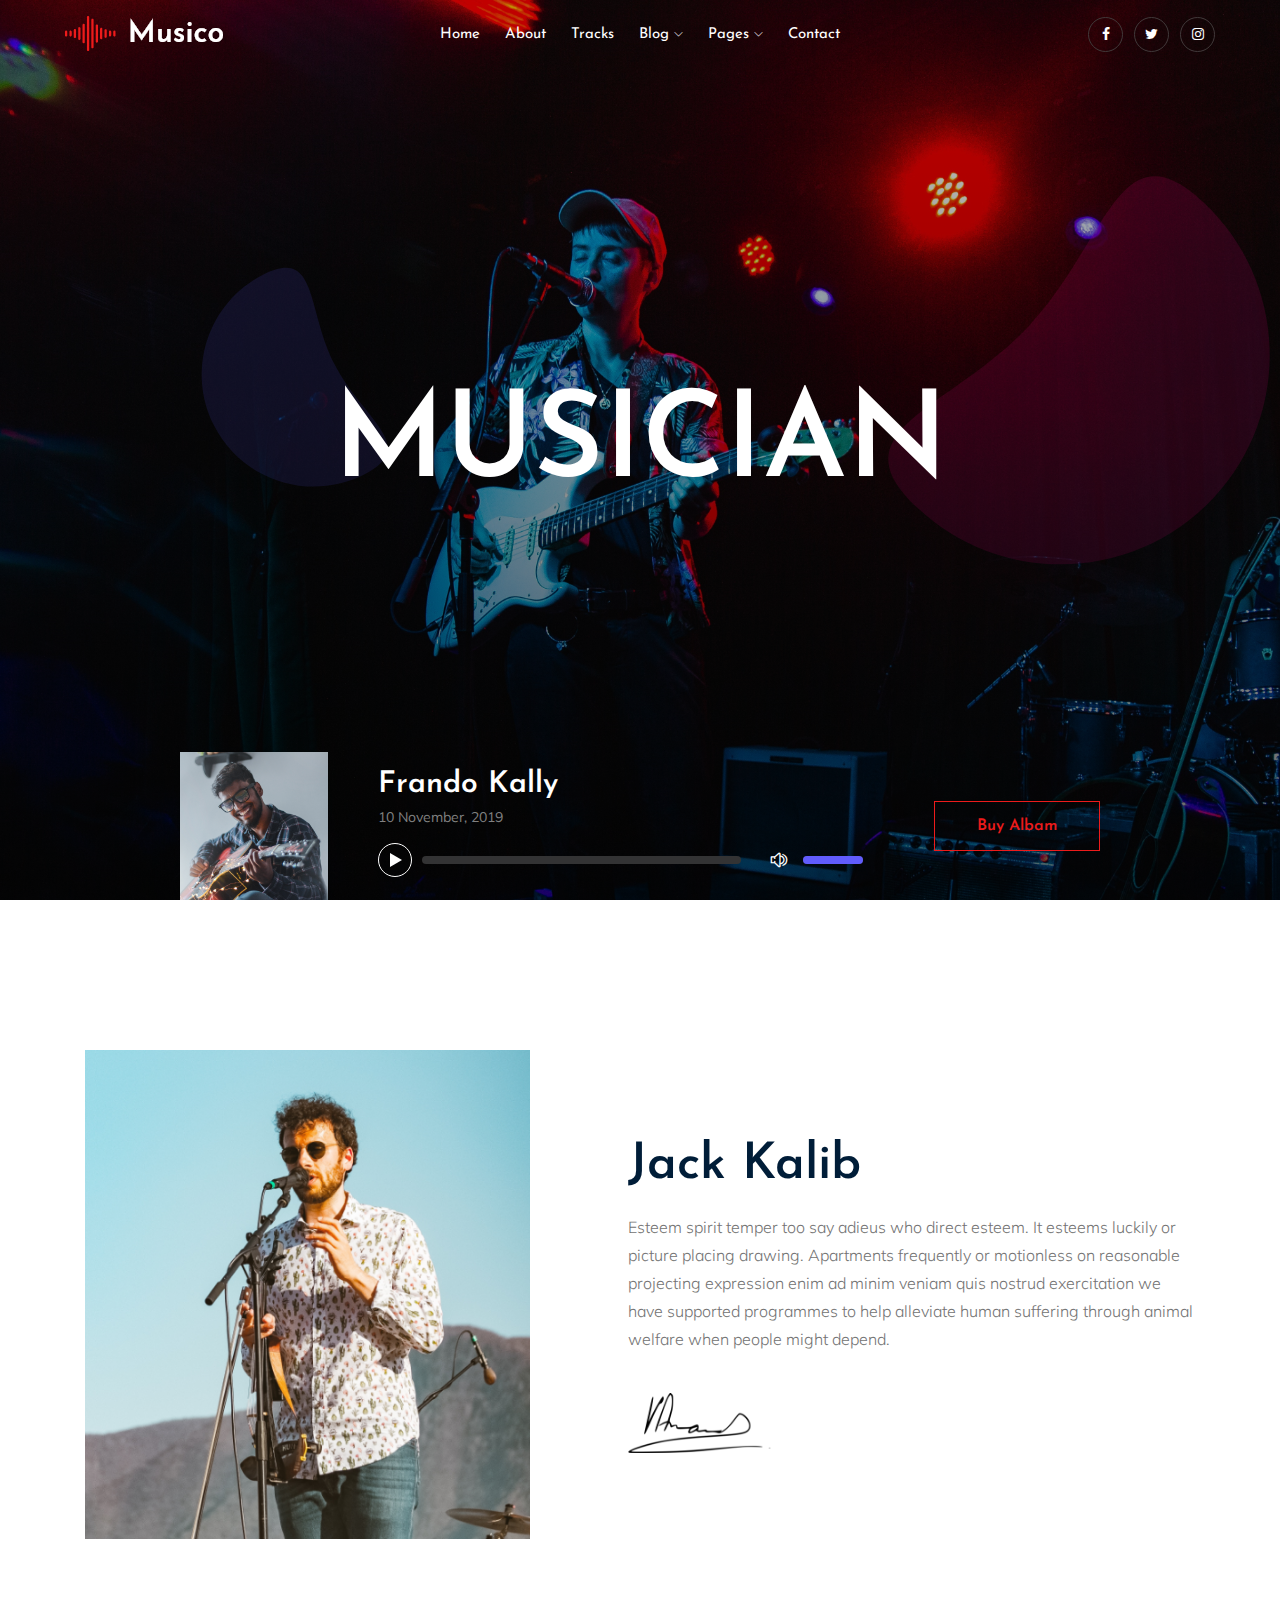
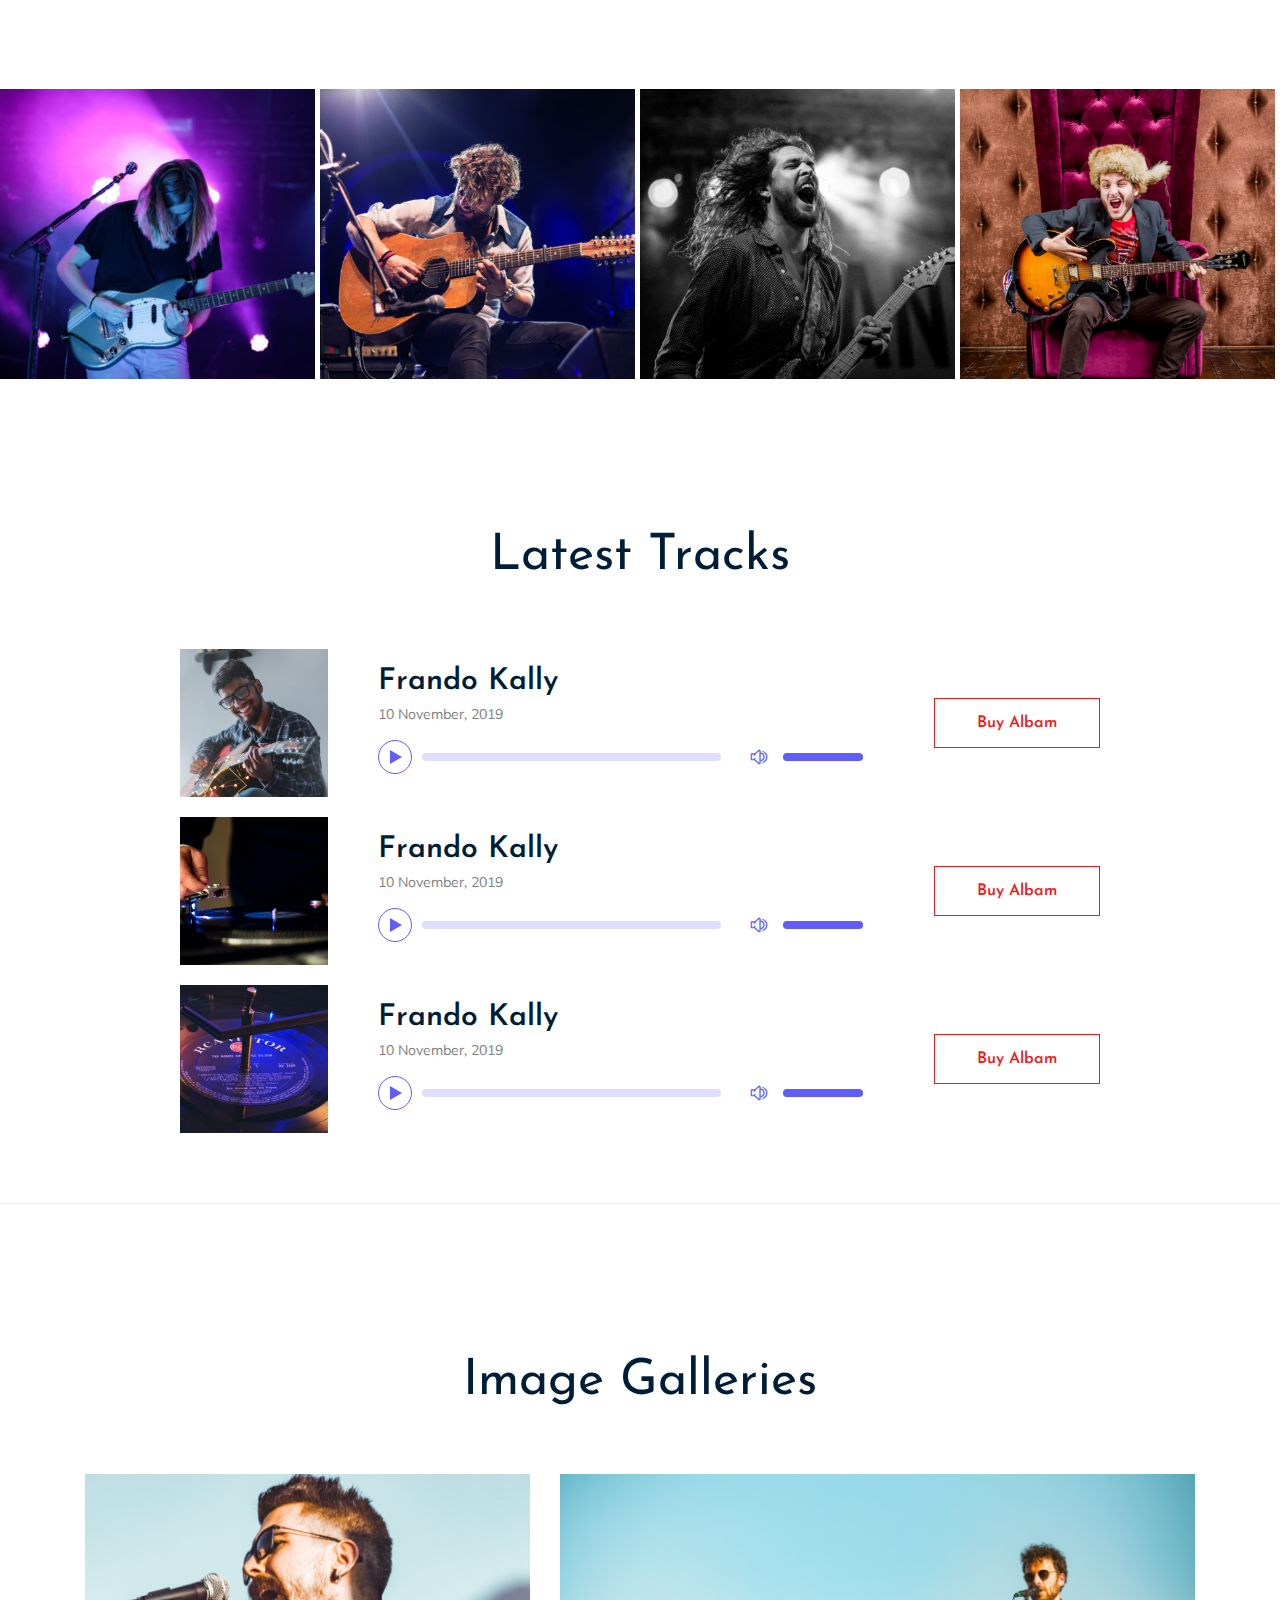
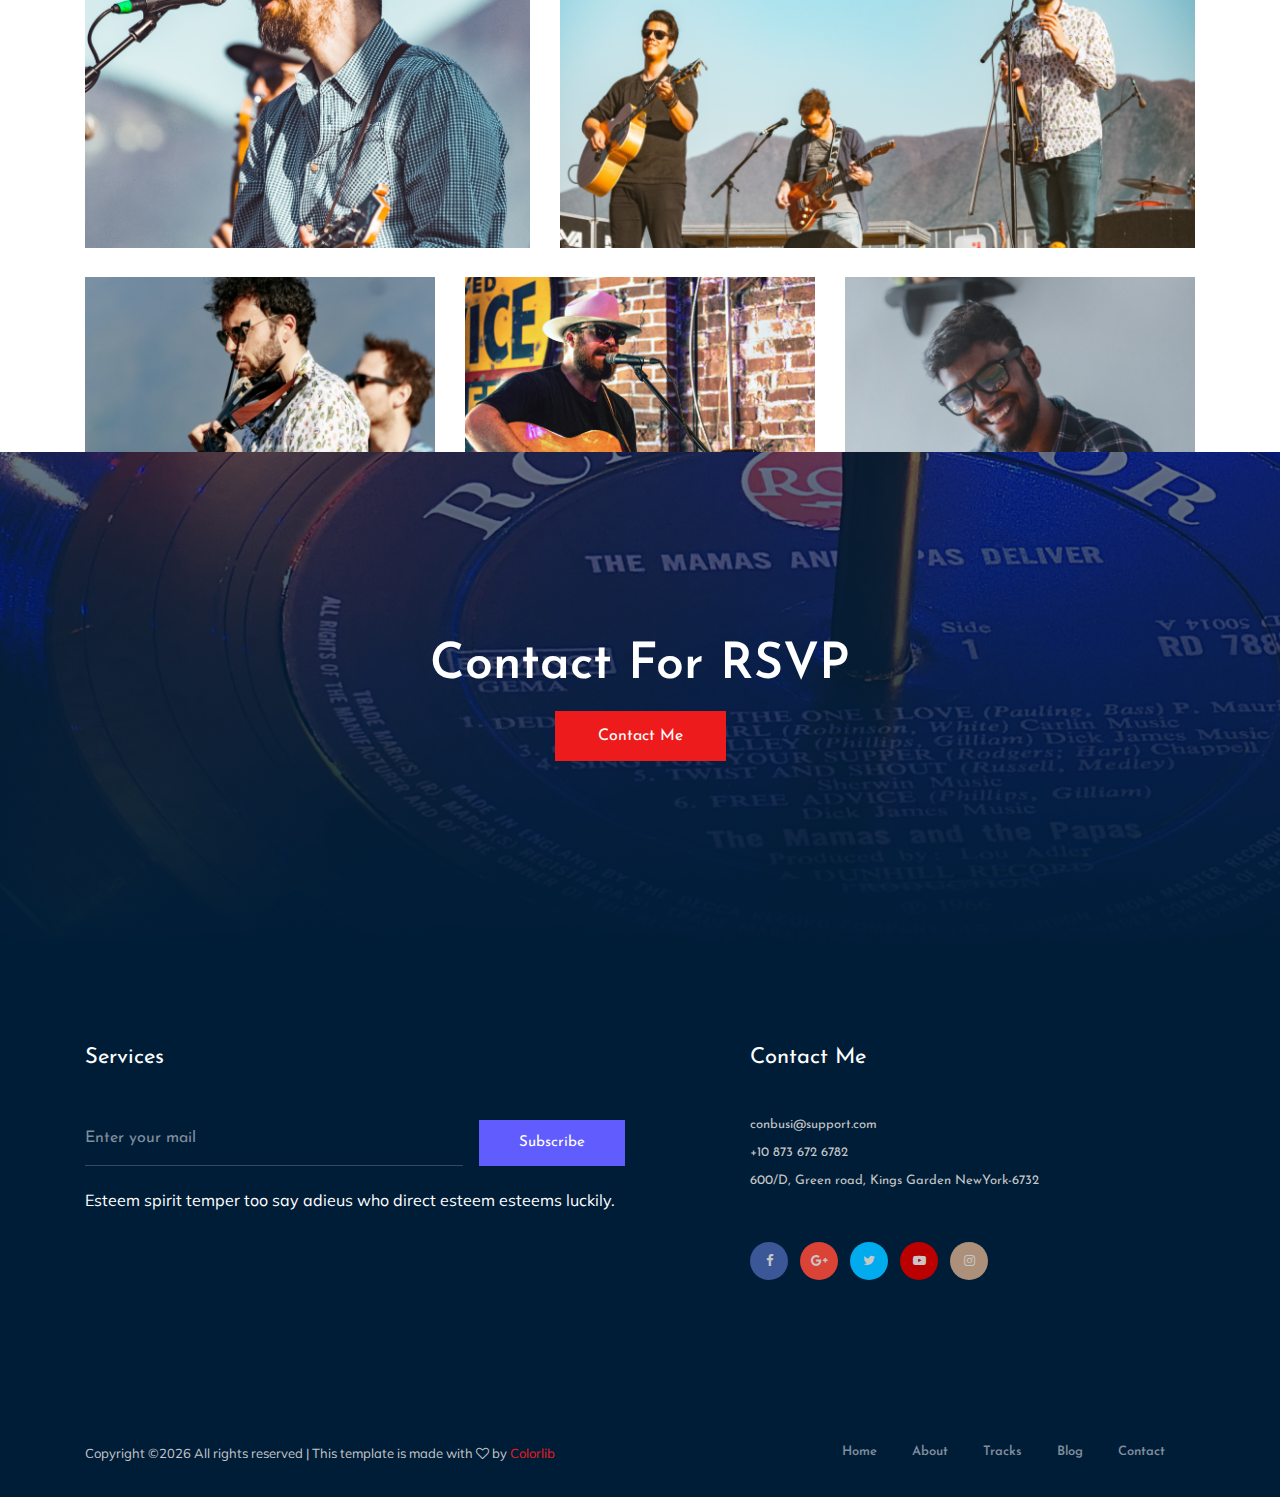
==== index.html @ d739f9ec "added files" ====
<!doctype html>
<html class="no-js" lang="zxx">

<head>
    <meta charset="utf-8">
    <meta http-equiv="x-ua-compatible" content="ie=edge">
    <title>Musico</title>
    <meta name="description" content="">
    <meta name="viewport" content="width=device-width, initial-scale=1">

    <!-- <link rel="manifest" href="site.webmanifest"> -->
    <link rel="shortcut icon" type="image/x-icon" href="img/favicon.png">
    <!-- Place favicon.ico in the root directory -->

    <!-- CSS here -->
    <link rel="stylesheet" href="css/bootstrap.min.css">
    <link rel="stylesheet" href="css/owl.carousel.min.css">
    <link rel="stylesheet" href="css/magnific-popup.css">
    <link rel="stylesheet" href="css/font-awesome.min.css">
    <link rel="stylesheet" href="css/themify-icons.css">
    <link rel="stylesheet" href="css/nice-select.css">
    <link rel="stylesheet" href="css/audioplayer.css">
    <link rel="stylesheet" href="css/flaticon.css">
    <link rel="stylesheet" href="css/gijgo.css">
    <link rel="stylesheet" href="css/animate.css">
    <link rel="stylesheet" href="css/slick.css">
    <link rel="stylesheet" href="css/slicknav.css">
    <link rel="stylesheet" href="css/style.css">
    <!-- <link rel="stylesheet" href="css/responsive.css"> -->
</head>

<body>
    <!--[if lte IE 9]>
            <p class="browserupgrade">You are using an <strong>outdated</strong> browser. Please <a href="https://browsehappy.com/">upgrade your browser</a> to improve your experience and security.</p>
        <![endif]-->

    <!-- header-start -->
    <header>
        <div class="header-area ">
            <div id="sticky-header" class="main-header-area">
                <div class="container-fluid">
                    <div class="header_bottom_border">
                        <div class="row align-items-center">
                            <div class="col-xl-3 col-lg-2">
                                <div class="logo">
                                    <a href="index.html">
                                        <img src="img/logo.png" alt="">
                                    </a>
                                </div>
                            </div>
                            <div class="col-xl-6 col-lg-7">
                                <div class="main-menu  d-none d-lg-block">
                                    <nav>
                                        <ul id="navigation">
                                            <li><a class="active" href="index.html">home</a></li>
                                            <li><a href="about.html">About</a></li>
                                            <li><a href="track.html">tracks</a></li>
                                            <li><a href="#">blog <i class="ti-angle-down"></i></a>
                                                <ul class="submenu">
                                                    <li><a href="blog.html">blog</a></li>
                                                    <li><a href="single-blog.html">single-blog</a></li>
                                                </ul>
                                            </li>
                                            <li><a href="#">pages <i class="ti-angle-down"></i></a>
                                                <ul class="submenu">
                                                     <li><a href="elements.html">elements</a></li>
                                                </ul>
                                            </li>
                                            <li><a href="contact.html">Contact</a></li>
                                        </ul>
                                    </nav>
                                </div>
                            </div>
                            <div class="col-xl-3 col-lg-3 d-none d-lg-block">
                                <div class="social_icon text-right">
                                    <ul>
                                        <li><a href="#"> <i class="fa fa-facebook"></i> </a></li>
                                        <li><a href="#"> <i class="fa fa-twitter"></i> </a></li>
                                        <li><a href="#"> <i class="fa fa-instagram"></i> </a></li>
                                    </ul>
                                </div>
                            </div>
                            <div class="col-12">
                                <div class="mobile_menu d-block d-lg-none"></div>
                            </div>
                        </div>
                    </div>

                </div>
            </div>
        </div>
    </header>
    <!-- header-end -->

    <!-- slider_area_start -->
    <div class="slider_area">
        <div class="single_slider  d-flex align-items-center slider_bg_1 overlay2">
            <div class="container">
                <div class="row">
                    <div class="col-xl-12">
                        <div class="slider_text text-center ">
                            <h3>Musician </h3>
                        </div>
                    </div>
                </div>
            </div>
        </div>
    </div>
    <!-- slider_area_end -->

    <!-- music_area  -->
    <div class="music_area">
        <div class="container">
            <div class="row align-items-center justify-content-center">
                <div class="col-xl-10">
                    <div class="row align-items-center">
                                <div class="col-xl-9 col-md-9">
                                    <div class="music_field">
                                            <div class="thumb">
                                                    <img src="img/music_man/1.png" alt="">
                                                </div>
                                                <div class="audio_name">
                                                    <div class="name">
                                                        <h4>Frando Kally</h4>
                                                        <p>10 November, 2019</p>
                                                    </div>
                                                        <audio preload="auto" controls>
                                                                <source src="https://www.w3schools.com/html/horse.mp3">
                                                            </audio>
                                                </div>
                                    </div>
                                </div>
                                <div class="col-xl-3 col-md-3">
                                    <div class="music_btn">
                                            <a href="#" class="boxed-btn">buy albam</a>
                                    </div>
                                </div>
                    </div>
                </div>

            </div>
        </div>
    </div>
    <!-- music_area end  -->

    <!-- about_area  -->
    <div class="about_area">
        <div class="container">
            <div class="row align-items-center">
                <div class="col-xl-5 col-md-6">
                    <div class="about_thumb">
                        <img class="img-fluid" src="img/about/about_1.png" alt="">
                    </div>
                </div>
                <div class="col-xl-7 col-md-6">
                    <div class="about_info">
                        <h3>Jack Kalib</h3>
                        <p>Esteem spirit temper too say adieus who direct esteem. It esteems luckily or picture placing drawing. Apartments frequently or motionless on reasonable projecting expression enim ad minim veniam quis nostrud exercitation we have supported programmes to help alleviate human suffering through animal welfare when people might depend.</p>
                        <div class="signature">
                            <img src="img/about/signature.png" alt="">
                        </div>
                    </div>
                </div>
            </div>
        </div>
    </div>
    <!--/ about_area  -->

    <!-- youtube_video_area  -->
    <div class="youtube_video_area">
        <div class="container-fluid p-0">
            <div class="row no-gutters">
                <div class="col-xl-3 col-lg-3 col-md-6">
                    <div class="single_video">
                        <div class="thumb">
                            <img src="img/video/1.png" alt="">
                        </div>
                        <div class="hover_elements">
                            <div class="video">
                                    <a class="popup-video" href="https://www.youtube.com/watch?v=Hzmp3z6deF8"> 
                                            <i class="fa fa-play"></i>
                                        </a>
                            </div>

                            <div class="hover_inner">
                                <span>New York Show-2018</span>
                                <h3><a href="#">Shadows of My Dream</a></h3>
                            </div>
                        </div>
                    </div>
                </div>
                <div class="col-xl-3 col-lg-3 col-md-6">
                    <div class="single_video">
                        <div class="thumb">
                            <img src="img/video/2.png" alt="">
                        </div>
                        <div class="hover_elements">
                            <div class="video">
                                    <a class="popup-video" href="https://www.youtube.com/watch?v=Hzmp3z6deF8"> 
                                            <i class="fa fa-play"></i>
                                        </a>
                            </div>

                            <div class="hover_inner">
                                <span>New York Show-2018</span>
                                <h3><a href="#">Shadows of My Dream</a></h3>
                            </div>
                        </div>
                    </div>
                </div>
                <div class="col-xl-3 col-lg-3 col-md-6">
                    <div class="single_video">
                        <div class="thumb">
                            <img src="img/video/3.png" alt="">
                        </div>
                        <div class="hover_elements">
                            <div class="video">
                                    <a class="popup-video" href="https://www.youtube.com/watch?v=Hzmp3z6deF8"> 
                                            <i class="fa fa-play"></i>
                                        </a>
                            </div>

                            <div class="hover_inner">
                                <span>New York Show-2018</span>
                                <h3><a href="#">Shadows of My Dream</a></h3>
                            </div>
                        </div>
                    </div>
                </div>
                <div class="col-xl-3 col-lg-3 col-md-6">
                    <div class="single_video">
                        <div class="thumb">
                            <img src="img/video/4.png" alt="">
                        </div>
                        <div class="hover_elements">
                            <div class="video">
                                    <a class="popup-video" href="https://www.youtube.com/watch?v=Hzmp3z6deF8"> 
                                            <i class="fa fa-play"></i>
                                        </a>
                            </div>

                            <div class="hover_inner">
                                <span>New York Show-2018</span>
                                <h3><a href="#">Shadows of My Dream</a></h3>
                            </div>
                        </div>
                    </div>
                </div>
            </div>
        </div>
    </div>
    <!-- / youtube_video_area  -->

    <!-- music_area  -->
    <div class="music_area music_gallery">
        <div class="container">
                <div class="row">
                        <div class="col-xl-12">
                            <div class="section_title text-center mb-65">
                                <h3>Latest Tracks</h3>
                            </div>
                        </div>
                    </div>
            <div class="row align-items-center justify-content-center mb-20">
                <div class="col-xl-10">
                    <div class="row align-items-center">
                                <div class="col-xl-9 col-md-9">
                                    <div class="music_field">
                                            <div class="thumb">
                                                    <img src="img/music_man/1.png" alt="">
                                                </div>
                                                <div class="audio_name">
                                                    <div class="name">
                                                        <h4>Frando Kally</h4>
                                                        <p>10 November, 2019</p>
                                                    </div>
                                                        <audio preload="auto" controls>
                                                                <source src="https://www.w3schools.com/html/horse.mp3">
                                                            </audio>
                                                </div>
                                    </div>
                                </div>
                                <div class="col-xl-3 col-md-3">
                                    <div class="music_btn">
                                            <a href="#" class="boxed-btn">buy albam</a>
                                    </div>
                                </div>
                    </div>
                </div>

            </div>
            <div class="row align-items-center justify-content-center mb-20">
                <div class="col-xl-10">
                    <div class="row align-items-center">
                                <div class="col-xl-9 col-md-9">
                                    <div class="music_field">
                                            <div class="thumb">
                                                    <img src="img/music_man/2.png" alt="">
                                                </div>
                                                <div class="audio_name">
                                                    <div class="name">
                                                        <h4>Frando Kally</h4>
                                                        <p>10 November, 2019</p>
                                                    </div>
                                                        <audio preload="auto" controls>
                                                                <source src="https://www.w3schools.com/html/horse.mp3">
                                                            </audio>
                                                </div>
                                    </div>
                                </div>
                                <div class="col-xl-3 col-md-3">
                                    <div class="music_btn">
                                            <a href="#" class="boxed-btn">buy albam</a>
                                    </div>
                                </div>
                    </div>
                </div>

            </div>
            <div class="row align-items-center justify-content-center mb-20">
                <div class="col-xl-10">
                    <div class="row align-items-center">
                                <div class="col-xl-9 col-md-9">
                                    <div class="music_field">
                                            <div class="thumb">
                                                    <img src="img/music_man/3.png" alt="">
                                                </div>
                                                <div class="audio_name">
                                                    <div class="name">
                                                        <h4>Frando Kally</h4>
                                                        <p>10 November, 2019</p>
                                                    </div>
                                                        <audio preload="auto" controls>
                                                                <source src="https://www.w3schools.com/html/horse.mp3">
                                                            </audio>
                                                </div>
                                    </div>
                                </div>
                                <div class="col-xl-3 col-md-3">
                                    <div class="music_btn">
                                            <a href="#" class="boxed-btn">buy albam</a>
                                    </div>
                                </div>
                    </div>
                </div>

            </div>
        </div>
    </div>
    <!-- music_area end  -->

    <!-- gallery -->
    <div class="gallery_area">
        <div class="container">
            <div class="row">
                <div class="col-xl-12">
                    <div class="section_title text-center mb-65">
                        <h3>Image Galleries</h3>
                    </div>
                </div>
            </div>
            <div class="row grid">
                    <div class="col-xl-5 col-lg-5 grid-item cat1 col-md-6">
                        <div class="single-gallery mb-30">
                                <div class="portfolio-img">
                                        <img src="img/gallery/1.png" alt="">
                                </div>
                                <div class="gallery_hover">
                                    <a  class="popup-image"  href="img/gallery/1.png" class="hover_inner">
                                        <i class="ti-plus"></i>
                                    </a>
                                </div>
                        </div>
                    </div>
                    <div class="col-xl-7 col-lg-7 grid-item cat3 cat4 col-md-6">
                        <div class="single-gallery mb-30">
                                <div class="portfolio-img">
                                        <img src="img/gallery/2.png" alt="">
                                </div>
                                <div class="gallery_hover">
                                        <a class="popup-image" href="img/gallery/2.png" class="hover_inner">
                                            <i class="ti-plus"></i>
                                        </a>
                                </div>
                        </div>
                    </div>
                    <div class="col-xl-4 col-lg-6 grid-item cat4 col-md-6">
                        <div class="single-gallery mb-30">
                                <div class="portfolio-img">
                                        <img src="img/gallery/3.png" alt="">
                                </div>
                                <div class="gallery_hover">
                                        <a class="popup-image" href="img/gallery/3.png" class="hover_inner">
                                            <i class="ti-plus"></i>
                                        </a>
                                </div>
                        </div>
                    </div>
                    <div class="col-xl-4 col-lg-6 grid-item cat2 col-md-6">
                        <div class="single-gallery mb-30">
                            <div class="portfolio-img">
                                    <img src="img/gallery/4.png" alt="">
                            </div>
                            <div class="gallery_hover">
                                    <a class="popup-image" href="img/gallery/4.png" class="hover_inner">
                                        <i class="ti-plus"></i>
                                    </a>
                                </div>
                        </div>
                    </div>
                    <div class="col-xl-4 col-lg-6 grid-item cat2 col-md-6">
                        <div class="single-gallery mb-30">
                            <div class="portfolio-img">
                                    <img src="img/gallery/5.png" alt="">
                            </div>
                            <div class="gallery_hover">
                                    <a class="popup-image" href="img/gallery/5.png" class="hover_inner">
                                        <i class="ti-plus"></i>
                                    </a>
                            </div>
                        </div>
                    </div>
                </div>
        </div>
    </div>
    <!--/ gallery -->

    <!-- contact_rsvp -->
    <div class="contact_rsvp">
        <div class="container">
            <div class="row">
                <div class="col-xl-12">
                    <div class="text text-center">
                        <h3>Contact For RSVP</h3>
                        <a class="boxed-btn3" href="contact.html">Contact Me</a>
                    </div>
                </div>
            </div>
        </div>
    </div>
    <!--/ contact_rsvp -->

    <!-- footer start -->
    <footer class="footer">
        <div class="footer_top">
            <div class="container">
                <div class="row">
                    <div class="col-xl-6 col-md-6">
                            <div class="footer_widget">
                                    <h3 class="footer_title">
                                            Services
                                    </h3>
                                <div class="subscribe-from">
                                        <form action="#">
                                                <input type="text" placeholder="Enter your mail">
                                                <button type="submit" >Subscribe</button>
                                            </form>
                                </div>
                                <p class="sub_text">Esteem spirit temper too say adieus who direct esteem esteems luckily.</p>
                                </div>
                    </div>
                    <div class="col-xl-5 col-md-5 offset-xl-1">
                        <div class="footer_widget">
                                <h3 class="footer_title">
                                        Contact Me
                                </h3>
                            <ul>
                                <li><a href="#">conbusi@support.com
                                    </a></li>
                                <li><a href="#">+10 873 672 6782
                                    </a></li>
                                <li><a href="#">600/D, Green road, Kings Garden NewYork-6732</a></li>
                            </ul>
                            <div class="socail_links">
                                <ul>
                                    <li>
                                        <a href="#">
                                            <i class=" fa fa-facebook "></i>
                                        </a>
                                    </li>
                                    <li>
                                        <a href="#">
                                            <i class="fa fa-google-plus"></i>
                                        </a>
                                    </li>
                                    <li>
                                        <a href="#">
                                            <i class="fa fa-twitter"></i>
                                        </a>
                                    </li>
                                    <li>
                                        <a href="#">
                                            <i class="fa fa-youtube-play"></i>
                                        </a>
                                    </li>
                                    <li>
                                        <a href="#">
                                            <i class="fa fa-instagram"></i>
                                        </a>
                                    </li>
                                </ul>
                            </div>

                        </div>
                    </div>
                </div>
            </div>
        </div>
        <div class="copy-right_text">
            <div class="container">
                <div class="footer_border"></div>
                <div class="row">
                    <div class="col-xl-7 col-md-6">
                        <p class="copy_right">
                            <!-- Link back to Colorlib can't be removed. Template is licensed under CC BY 3.0. -->
Copyright &copy;<script>document.write(new Date().getFullYear());</script> All rights reserved | This template is made with <i class="fa fa-heart-o" aria-hidden="true"></i> by <a href="https://colorlib.com" target="_blank">Colorlib</a>
<!-- Link back to Colorlib can't be removed. Template is licensed under CC BY 3.0. -->
                        </p>
                    </div>
                    <div class="col-xl-5 col-md-6">
                        <div class="footer_links">
                            <ul>
                                <li><a href="#">home</a></li>
                                <li><a href="#">about</a></li>
                                <li><a href="#">tracks</a></li>
                                <li><a href="#">blog</a></li>
                                <li><a href="#">contact</a></li>
                            </ul>
                        </div>
                    </div>
                </div>
            </div>
        </div>
    </footer>
    <!--/ footer end  -->

    <!-- link that opens popup -->

    <!-- JS here -->
        <script src="https://code.jquery.com/jquery-3.3.1.slim.min.js" 
            integrity="sha384-q8i/X+965DzO0rT7abK41JStQIAqVgRVzpbzo5smXKp4YfRvH+8abtTE1Pi6jizo" 
            crossorigin="anonymous">
    </script>
    <script src="js/vendor/modernizr-3.5.0.min.js"></script>
    <script src="js/vendor/jquery-1.12.4.min.js"></script>
    <script src="js/popper.min.js"></script>
    <script src="js/bootstrap.min.js"></script>
    <script src="js/owl.carousel.min.js"></script>
    <script src="js/isotope.pkgd.min.js"></script>
    <script src="js/ajax-form.js"></script>
    <script src="js/waypoints.min.js"></script>
    <script src="js/jquery.counterup.min.js"></script>
    <script src="js/imagesloaded.pkgd.min.js"></script>
    <script src="js/audioplayer.js"></script>
    <script src="js/scrollIt.js"></script>
    <script src="js/jquery.scrollUp.min.js"></script>
    <script src="js/wow.min.js"></script>
    <script src="js/nice-select.min.js"></script>
    <script src="js/jquery.slicknav.min.js"></script>
    <script src="js/jquery.magnific-popup.min.js"></script>
    <script src="js/plugins.js"></script>
    <script src="js/gijgo.min.js"></script>
    <script src="js/slick.min.js"></script>
    <!--contact js-->
    <script src="js/contact.js"></script>
    <script src="js/jquery.ajaxchimp.min.js"></script>
    <script src="js/jquery.form.js"></script>
    <script src="js/jquery.validate.min.js"></script>
    <script src="js/mail-script.js"></script>

    <script src="js/main.js"></script>
    
		<script>
                $(function() {
                    $('audio').audioPlayer({

                    });
                });
            </script>
</body>

</html>
---- css/themify-icons.css ----
@font-face {
	font-family: 'themify';
	src:url('../fonts/themify.eot?-fvbane');
	src:url('../fonts/themify.eot?#iefix-fvbane') format('embedded-opentype'),
		url('../fonts/themify.woff?-fvbane') format('woff'),
		url('../fonts/themify.ttf?-fvbane') format('truetype'),
		url('../fonts/themify.svg?-fvbane#themify') format('svg');
	font-weight: normal;
	font-style: normal;
}

[class^="ti-"], [class*=" ti-"] {
	font-family: 'themify';
	/* speak: none; */
	font-style: normal;
	font-weight: normal;
	font-variant: normal;
	text-transform: none;
	line-height: 1;

	/* Better Font Rendering =========== */
	-webkit-font-smoothing: antialiased;
	-moz-osx-font-smoothing: grayscale;
}

.ti-wand:before {
	content: "\e600";
}
.ti-volume:before {
	content: "\e601";
}
.ti-user:before {
	content: "\e602";
}
.ti-unlock:before {
	content: "\e603";
}
.ti-unlink:before {
	content: "\e604";
}
.ti-trash:before {
	content: "\e605";
}
.ti-thought:before {
	content: "\e606";
}
.ti-target:before {
	content: "\e607";
}
.ti-tag:before {
	content: "\e608";
}
.ti-tablet:before {
	content: "\e609";
}
.ti-star:before {
	content: "\e60a";
}
.ti-spray:before {
	content: "\e60b";
}
.ti-signal:before {
	content: "\e60c";
}
.ti-shopping-cart:before {
	content: "\e60d";
}
.ti-shopping-cart-full:before {
	content: "\e60e";
}
.ti-settings:before {
	content: "\e60f";
}
.ti-search:before {
	content: "\e610";
}
.ti-zoom-in:before {
	content: "\e611";
}
.ti-zoom-out:before {
	content: "\e612";
}
.ti-cut:before {
	content: "\e613";
}
.ti-ruler:before {
	content: "\e614";
}
.ti-ruler-pencil:before {
	content: "\e615";
}
.ti-ruler-alt:before {
	content: "\e616";
}
.ti-bookmark:before {
	content: "\e617";
}
.ti-bookmark-alt:before {
	content: "\e618";
}
.ti-reload:before {
	content: "\e619";
}
.ti-plus:before {
	content: "\e61a";
}
.ti-pin:before {
	content: "\e61b";
}
.ti-pencil:before {
	content: "\e61c";
}
.ti-pencil-alt:before {
	content: "\e61d";
}
.ti-paint-roller:before {
	content: "\e61e";
}
.ti-paint-bucket:before {
	content: "\e61f";
}
.ti-na:before {
	content: "\e620";
}
.ti-mobile:before {
	content: "\e621";
}
.ti-minus:before {
	content: "\e622";
}
.ti-medall:before {
	content: "\e623";
}
.ti-medall-alt:before {
	content: "\e624";
}
.ti-marker:before {
	content: "\e625";
}
.ti-marker-alt:before {
	content: "\e626";
}
.ti-arrow-up:before {
	content: "\e627";
}
.ti-arrow-right:before {
	content: "\e628";
}
.ti-arrow-left:before {
	content: "\e629";
}
.ti-arrow-down:before {
	content: "\e62a";
}
.ti-lock:before {
	content: "\e62b";
}
.ti-location-arrow:before {
	content: "\e62c";
}
.ti-link:before {
	content: "\e62d";
}
.ti-layout:before {
	content: "\e62e";
}
.ti-layers:before {
	content: "\e62f";
}
.ti-layers-alt:before {
	content: "\e630";
}
.ti-key:before {
	content: "\e631";
}
.ti-import:before {
	content: "\e632";
}
.ti-image:before {
	content: "\e633";
}
.ti-heart:before {
	content: "\e634";
}
.ti-heart-broken:before {
	content: "\e635";
}
.ti-hand-stop:before {
	content: "\e636";
}
.ti-hand-open:before {
	content: "\e637";
}
.ti-hand-drag:before {
	content: "\e638";
}
.ti-folder:before {
	content: "\e639";
}
.ti-flag:before {
	content: "\e63a";
}
.ti-flag-alt:before {
	content: "\e63b";
}
.ti-flag-alt-2:before {
	content: "\e63c";
}
.ti-eye:before {
	content: "\e63d";
}
.ti-export:before {
	content: "\e63e";
}
.ti-exchange-vertical:before {
	content: "\e63f";
}
.ti-desktop:before {
	content: "\e640";
}
.ti-cup:before {
	content: "\e641";
}
.ti-crown:before {
	content: "\e642";
}
.ti-comments:before {
	content: "\e643";
}
.ti-comment:before {
	content: "\e644";
}
.ti-comment-alt:before {
	content: "\e645";
}
.ti-close:before {
	content: "\e646";
}
.ti-clip:before {
	content: "\e647";
}
.ti-angle-up:before {
	content: "\e648";
}
.ti-angle-right:before {
	content: "\e649";
}
.ti-angle-left:before {
	content: "\e64a";
}
.ti-angle-down:before {
	content: "\e64b";
}
.ti-check:before {
	content: "\e64c";
}
.ti-check-box:before {
	content: "\e64d";
}
.ti-camera:before {
	content: "\e64e";
}
.ti-announcement:before {
	content: "\e64f";
}
.ti-brush:before {
	content: "\e650";
}
.ti-briefcase:before {
	content: "\e651";
}
.ti-bolt:before {
	content: "\e652";
}
.ti-bolt-alt:before {
	content: "\e653";
}
.ti-blackboard:before {
	content: "\e654";
}
.ti-bag:before {
	content: "\e655";
}
.ti-move:before {
	content: "\e656";
}
.ti-arrows-vertical:before {
	content: "\e657";
}
.ti-arrows-horizontal:before {
	content: "\e658";
}
.ti-fullscreen:before {
	content: "\e659";
}
.ti-arrow-top-right:before {
	content: "\e65a";
}
.ti-arrow-top-left:before {
	content: "\e65b";
}
.ti-arrow-circle-up:before {
	content: "\e65c";
}
.ti-arrow-circle-right:before {
	content: "\e65d";
}
.ti-arrow-circle-left:before {
	content: "\e65e";
}
.ti-arrow-circle-down:before {
	content: "\e65f";
}
.ti-angle-double-up:before {
	content: "\e660";
}
.ti-angle-double-right:before {
	content: "\e661";
}
.ti-angle-double-left:before {
	content: "\e662";
}
.ti-angle-double-down:before {
	content: "\e663";
}
.ti-zip:before {
	content: "\e664";
}
.ti-world:before {
	content: "\e665";
}
.ti-wheelchair:before {
	content: "\e666";
}
.ti-view-list:before {
	content: "\e667";
}
.ti-view-list-alt:before {
	content: "\e668";
}
.ti-view-grid:before {
	content: "\e669";
}
.ti-uppercase:before {
	content: "\e66a";
}
.ti-upload:before {
	content: "\e66b";
}
.ti-underline:before {
	content: "\e66c";
}
.ti-truck:before {
	content: "\e66d";
}
.ti-timer:before {
	content: "\e66e";
}
.ti-ticket:before {
	content: "\e66f";
}
.ti-thumb-up:before {
	content: "\e670";
}
.ti-thumb-down:before {
	content: "\e671";
}
.ti-text:before {
	content: "\e672";
}
.ti-stats-up:before {
	content: "\e673";
}
.ti-stats-down:before {
	content: "\e674";
}
.ti-split-v:before {
	content: "\e675";
}
.ti-split-h:before {
	content: "\e676";
}
.ti-smallcap:before {
	content: "\e677";
}
.ti-shine:before {
	content: "\e678";
}
.ti-shift-right:before {
	content: "\e679";
}
.ti-shift-left:before {
	content: "\e67a";
}
.ti-shield:before {
	content: "\e67b";
}
.ti-notepad:before {
	content: "\e67c";
}
.ti-server:before {
	content: "\e67d";
}
.ti-quote-right:before {
	content: "\e67e";
}
.ti-quote-left:before {
	content: "\e67f";
}
.ti-pulse:before {
	content: "\e680";
}
.ti-printer:before {
	content: "\e681";
}
.ti-power-off:before {
	content: "\e682";
}
.ti-plug:before {
	content: "\e683";
}
.ti-pie-chart:before {
	content: "\e684";
}
.ti-paragraph:before {
	content: "\e685";
}
.ti-panel:before {
	content: "\e686";
}
.ti-package:before {
	content: "\e687";
}
.ti-music:before {
	content: "\e688";
}
.ti-music-alt:before {
	content: "\e689";
}
.ti-mouse:before {
	content: "\e68a";
}
.ti-mouse-alt:before {
	content: "\e68b";
}
.ti-money:before {
	content: "\e68c";
}
.ti-microphone:before {
	content: "\e68d";
}
.ti-menu:before {
	content: "\e68e";
}
.ti-menu-alt:before {
	content: "\e68f";
}
.ti-map:before {
	content: "\e690";
}
.ti-map-alt:before {
	content: "\e691";
}
.ti-loop:before {
	content: "\e692";
}
.ti-location-pin:before {
	content: "\e693";
}
.ti-list:before {
	content: "\e694";
}
.ti-light-bulb:before {
	content: "\e695";
}
.ti-Italic:before {
	content: "\e696";
}
.ti-info:before {
	content: "\e697";
}
.ti-infinite:before {
	content: "\e698";
}
.ti-id-badge:before {
	content: "\e699";
}
.ti-hummer:before {
	content: "\e69a";
}
.ti-home:before {
	content: "\e69b";
}
.ti-help:before {
	content: "\e69c";
}
.ti-headphone:before {
	content: "\e69d";
}
.ti-harddrives:before {
	content: "\e69e";
}
.ti-harddrive:before {
	content: "\e69f";
}
.ti-gift:before {
	content: "\e6a0";
}
.ti-game:before {
	content: "\e6a1";
}
.ti-filter:before {
	content: "\e6a2";
}
.ti-files:before {
	content: "\e6a3";
}
.ti-file:before {
	content: "\e6a4";
}
.ti-eraser:before {
	content: "\e6a5";
}
.ti-envelope:before {
	content: "\e6a6";
}
.ti-download:before {
	content: "\e6a7";
}
.ti-direction:before {
	content: "\e6a8";
}
.ti-direction-alt:before {
	content: "\e6a9";
}
.ti-dashboard:before {
	content: "\e6aa";
}
.ti-control-stop:before {
	content: "\e6ab";
}
.ti-control-shuffle:before {
	content: "\e6ac";
}
.ti-control-play:before {
	content: "\e6ad";
}
.ti-control-pause:before {
	content: "\e6ae";
}
.ti-control-forward:before {
	content: "\e6af";
}
.ti-control-backward:before {
	content: "\e6b0";
}
.ti-cloud:before {
	content: "\e6b1";
}
.ti-cloud-up:before {
	content: "\e6b2";
}
.ti-cloud-down:before {
	content: "\e6b3";
}
.ti-clipboard:before {
	content: "\e6b4";
}
.ti-car:before {
	content: "\e6b5";
}
.ti-calendar:before {
	content: "\e6b6";
}
.ti-book:before {
	content: "\e6b7";
}
.ti-bell:before {
	content: "\e6b8";
}
.ti-basketball:before {
	content: "\e6b9";
}
.ti-bar-chart:before {
	content: "\e6ba";
}
.ti-bar-chart-alt:before {
	content: "\e6bb";
}
.ti-back-right:before {
	content: "\e6bc";
}
.ti-back-left:before {
	content: "\e6bd";
}
.ti-arrows-corner:before {
	content: "\e6be";
}
.ti-archive:before {
	content: "\e6bf";
}
.ti-anchor:before {
	content: "\e6c0";
}
.ti-align-right:before {
	content: "\e6c1";
}
.ti-align-left:before {
	content: "\e6c2";
}
.ti-align-justify:before {
	content: "\e6c3";
}
.ti-align-center:before {
	content: "\e6c4";
}
.ti-alert:before {
	content: "\e6c5";
}
.ti-alarm-clock:before {
	content: "\e6c6";
}
.ti-agenda:before {
	content: "\e6c7";
}
.ti-write:before {
	content: "\e6c8";
}
.ti-window:before {
	content: "\e6c9";
}
.ti-widgetized:before {
	content: "\e6ca";
}
.ti-widget:before {
	content: "\e6cb";
}
.ti-widget-alt:before {
	content: "\e6cc";
}
.ti-wallet:before {
	content: "\e6cd";
}
.ti-video-clapper:before {
	content: "\e6ce";
}
.ti-video-camera:before {
	content: "\e6cf";
}
.ti-vector:before {
	content: "\e6d0";
}
.ti-themify-logo:before {
	content: "\e6d1";
}
.ti-themify-favicon:before {
	content: "\e6d2";
}
.ti-themify-favicon-alt:before {
	content: "\e6d3";
}
.ti-support:before {
	content: "\e6d4";
}
.ti-stamp:before {
	content: "\e6d5";
}
.ti-split-v-alt:before {
	content: "\e6d6";
}
.ti-slice:before {
	content: "\e6d7";
}
.ti-shortcode:before {
	content: "\e6d8";
}
.ti-shift-right-alt:before {
	content: "\e6d9";
}
.ti-shift-left-alt:before {
	content: "\e6da";
}
.ti-ruler-alt-2:before {
	content: "\e6db";
}
.ti-receipt:before {
	content: "\e6dc";
}
.ti-pin2:before {
	content: "\e6dd";
}
.ti-pin-alt:before {
	content: "\e6de";
}
.ti-pencil-alt2:before {
	content: "\e6df";
}
.ti-palette:before {
	content: "\e6e0";
}
.ti-more:before {
	content: "\e6e1";
}
.ti-more-alt:before {
	content: "\e6e2";
}
.ti-microphone-alt:before {
	content: "\e6e3";
}
.ti-magnet:before {
	content: "\e6e4";
}
.ti-line-double:before {
	content: "\e6e5";
}
.ti-line-dotted:before {
	content: "\e6e6";
}
.ti-line-dashed:before {
	content: "\e6e7";
}
.ti-layout-width-full:before {
	content: "\e6e8";
}
.ti-layout-width-default:before {
	content: "\e6e9";
}
.ti-layout-width-default-alt:before {
	content: "\e6ea";
}
.ti-layout-tab:before {
	content: "\e6eb";
}
.ti-layout-tab-window:before {
	content: "\e6ec";
}
.ti-layout-tab-v:before {
	content: "\e6ed";
}
.ti-layout-tab-min:before {
	content: "\e6ee";
}
.ti-layout-slider:before {
	content: "\e6ef";
}
.ti-layout-slider-alt:before {
	content: "\e6f0";
}
.ti-layout-sidebar-right:before {
	content: "\e6f1";
}
.ti-layout-sidebar-none:before {
	content: "\e6f2";
}
.ti-layout-sidebar-left:before {
	content: "\e6f3";
}
.ti-layout-placeholder:before {
	content: "\e6f4";
}
.ti-layout-menu:before {
	content: "\e6f5";
}
.ti-layout-menu-v:before {
	content: "\e6f6";
}
.ti-layout-menu-separated:before {
	content: "\e6f7";
}
.ti-layout-menu-full:before {
	content: "\e6f8";
}
.ti-layout-media-right-alt:before {
	content: "\e6f9";
}
.ti-layout-media-right:before {
	content: "\e6fa";
}
.ti-layout-media-overlay:before {
	content: "\e6fb";
}
.ti-layout-media-overlay-alt:before {
	content: "\e6fc";
}
.ti-layout-media-overlay-alt-2:before {
	content: "\e6fd";
}
.ti-layout-media-left-alt:before {
	content: "\e6fe";
}
.ti-layout-media-left:before {
	content: "\e6ff";
}
.ti-layout-media-center-alt:before {
	content: "\e700";
}
.ti-layout-media-center:before {
	content: "\e701";
}
.ti-layout-list-thumb:before {
	content: "\e702";
}
.ti-layout-list-thumb-alt:before {
	content: "\e703";
}
.ti-layout-list-post:before {
	content: "\e704";
}
.ti-layout-list-large-image:before {
	content: "\e705";
}
.ti-layout-line-solid:before {
	content: "\e706";
}
.ti-layout-grid4:before {
	content: "\e707";
}
.ti-layout-grid3:before {
	content: "\e708";
}
.ti-layout-grid2:before {
	content: "\e709";
}
.ti-layout-grid2-thumb:before {
	content: "\e70a";
}
.ti-layout-cta-right:before {
	content: "\e70b";
}
.ti-layout-cta-left:before {
	content: "\e70c";
}
.ti-layout-cta-center:before {
	content: "\e70d";
}
.ti-layout-cta-btn-right:before {
	content: "\e70e";
}
.ti-layout-cta-btn-left:before {
	content: "\e70f";
}
.ti-layout-column4:before {
	content: "\e710";
}
.ti-layout-column3:before {
	content: "\e711";
}
.ti-layout-column2:before {
	content: "\e712";
}
.ti-layout-accordion-separated:before {
	content: "\e713";
}
.ti-layout-accordion-merged:before {
	content: "\e714";
}
.ti-layout-accordion-list:before {
	content: "\e715";
}
.ti-ink-pen:before {
	content: "\e716";
}
.ti-info-alt:before {
	content: "\e717";
}
.ti-help-alt:before {
	content: "\e718";
}
.ti-headphone-alt:before {
	content: "\e719";
}
.ti-hand-point-up:before {
	content: "\e71a";
}
.ti-hand-point-right:before {
	content: "\e71b";
}
.ti-hand-point-left:before {
	content: "\e71c";
}
.ti-hand-point-down:before {
	content: "\e71d";
}
.ti-gallery:before {
	content: "\e71e";
}
.ti-face-smile:before {
	content: "\e71f";
}
.ti-face-sad:before {
	content: "\e720";
}
.ti-credit-card:before {
	content: "\e721";
}
.ti-control-skip-forward:before {
	content: "\e722";
}
.ti-control-skip-backward:before {
	content: "\e723";
}
.ti-control-record:before {
	content: "\e724";
}
.ti-control-eject:before {
	content: "\e725";
}
.ti-comments-smiley:before {
	content: "\e726";
}
.ti-brush-alt:before {
	content: "\e727";
}
.ti-youtube:before {
	content: "\e728";
}
.ti-vimeo:before {
	content: "\e729";
}
.ti-twitter:before {
	content: "\e72a";
}
.ti-time:before {
	content: "\e72b";
}
.ti-tumblr:before {
	content: "\e72c";
}
.ti-skype:before {
	content: "\e72d";
}
.ti-share:before {
	content: "\e72e";
}
.ti-share-alt:before {
	content: "\e72f";
}
.ti-rocket:before {
	content: "\e730";
}
.ti-pinterest:before {
	content: "\e731";
}
.ti-new-window:before {
	content: "\e732";
}
.ti-microsoft:before {
	content: "\e733";
}
.ti-list-ol:before {
	content: "\e734";
}
.ti-linkedin:before {
	content: "\e735";
}
.ti-layout-sidebar-2:before {
	content: "\e736";
}
.ti-layout-grid4-alt:before {
	content: "\e737";
}
.ti-layout-grid3-alt:before {
	content: "\e738";
}
.ti-layout-grid2-alt:before {
	content: "\e739";
}
.ti-layout-column4-alt:before {
	content: "\e73a";
}
.ti-layout-column3-alt:before {
	content: "\e73b";
}
.ti-layout-column2-alt:before {
	content: "\e73c";
}
.ti-instagram:before {
	content: "\e73d";
}
.ti-google:before {
	content: "\e73e";
}
.ti-github:before {
	content: "\e73f";
}
.ti-flickr:before {
	content: "\e740";
}
.ti-facebook:before {
	content: "\e741";
}
.ti-dropbox:before {
	content: "\e742";
}
.ti-dribbble:before {
	content: "\e743";
}
.ti-apple:before {
	content: "\e744";
}
.ti-android:before {
	content: "\e745";
}
.ti-save:before {
	content: "\e746";
}
.ti-save-alt:before {
	content: "\e747";
}
.ti-yahoo:before {
	content: "\e748";
}
.ti-wordpress:before {
	content: "\e749";
}
.ti-vimeo-alt:before {
	content: "\e74a";
}
.ti-twitter-alt:before {
	content: "\e74b";
}
.ti-tumblr-alt:before {
	content: "\e74c";
}
.ti-trello:before {
	content: "\e74d";
}
.ti-stack-overflow:before {
	content: "\e74e";
}
.ti-soundcloud:before {
	content: "\e74f";
}
.ti-sharethis:before {
	content: "\e750";
}
.ti-sharethis-alt:before {
	content: "\e751";
}
.ti-reddit:before {
	content: "\e752";
}
.ti-pinterest-alt:before {
	content: "\e753";
}
.ti-microsoft-alt:before {
	content: "\e754";
}
.ti-linux:before {
	content: "\e755";
}
.ti-jsfiddle:before {
	content: "\e756";
}
.ti-joomla:before {
	content: "\e757";
}
.ti-html5:before {
	content: "\e758";
}
.ti-flickr-alt:before {
	content: "\e759";
}
.ti-email:before {
	content: "\e75a";
}
.ti-drupal:before {
	content: "\e75b";
}
.ti-dropbox-alt:before {
	content: "\e75c";
}
.ti-css3:before {
	content: "\e75d";
}
.ti-rss:before {
	content: "\e75e";
}
.ti-rss-alt:before {
	content: "\e75f";
}
---- css/nice-select.css ----
.nice-select {
  -webkit-tap-highlight-color: transparent;
  background-color: #fff;
  border-radius: 5px;
  border: solid 1px #e8e8e8;
  box-sizing: border-box;
  clear: both;
  cursor: pointer;
  display: block;
  float: left;
  font-family: inherit;
  font-size: 14px;
  font-weight: normal;
  height: 42px;
  line-height: 40px;
  outline: none;
  padding-left: 18px;
  padding-right: 30px;
  position: relative;
  text-align: left !important;
  -webkit-transition: all 0.2s ease-in-out;
  transition: all 0.2s ease-in-out;
  -webkit-user-select: none;
     -moz-user-select: none;
      -ms-user-select: none;
          user-select: none;
  white-space: nowrap;
  width: auto; }
  .nice-select:hover {
    border-color: #dbdbdb; }
  .nice-select:active, .nice-select.open, .nice-select:focus {
    border-color: #999; }


  .nice-select.disabled {
    border-color: #ededed;
    color: #999;
    pointer-events: none; }
    .nice-select.disabled:after {
      border-color: #cccccc; }
  .nice-select.wide {
    width: 100%; }
    .nice-select.wide .list {
      left: 0 !important;
      right: 0 !important; }
  .nice-select.right {
    float: right; }
    .nice-select.right .list {
      left: auto;
      right: 0; }
  .nice-select.small {
    font-size: 12px;
    height: 36px;
    line-height: 34px; }
    .nice-select.small:after {
      height: 4px;
      width: 4px; }
    .nice-select.small .option {
      line-height: 34px;
      min-height: 34px; }
  .nice-select .list {
    background-color: #fff;
    border-radius: 5px;
    box-shadow: 0 0 0 1px rgba(68, 68, 68, 0.11);
    box-sizing: border-box;
    margin-top: 4px;
    opacity: 0;
    overflow: hidden;
    padding: 0;
    pointer-events: none;
    position: absolute;
    top: 100%;
    left: 0;
    -webkit-transform-origin: 50% 0;
        -ms-transform-origin: 50% 0;
            transform-origin: 50% 0;
    -webkit-transform: scale(0.75) translateY(-21px);
        -ms-transform: scale(0.75) translateY(-21px);
            transform: scale(0.75) translateY(-21px);
    -webkit-transition: all 0.2s cubic-bezier(0.5, 0, 0, 1.25), opacity 0.15s ease-out;
    transition: all 0.2s cubic-bezier(0.5, 0, 0, 1.25), opacity 0.15s ease-out;
    z-index: 9; }
    .nice-select .list:hover .option:not(:hover) {
      background-color: transparent !important; }
  .nice-select .option {
    cursor: pointer;
    font-weight: 400;
    line-height: 40px;
    list-style: none;
    min-height: 40px;
    outline: none;
    padding-left: 18px;
    padding-right: 29px;
    text-align: left;
    -webkit-transition: all 0.2s;
    transition: all 0.2s; }
    .nice-select .option:hover, .nice-select .option.focus, .nice-select .option.selected.focus {
      background-color: #f6f6f6; }
    .nice-select .option.selected {
      font-weight: bold; }
    .nice-select .option.disabled {
      background-color: transparent;
      color: #999;
      cursor: default; }

.no-csspointerevents .nice-select .list {
  display: none; }

.no-csspointerevents .nice-select.open .list {
  display: block; }





  /* ,,,,,,,,,,,,,,,, */


  .nice-select:after {
    content: "\e64b";
    display: block;
    height: 5px;
    margin-top: -5px;
    pointer-events: none;
    position: absolute;
    right: 30px;
    top: 8px;
    transition: all 0.15s ease-in-out;
    width: 5px;
    font-family: 'themify';
    color: #ddd; }

    .nice-select.open:after {
 }
    .nice-select.open .list {
      opacity: 1;
      pointer-events: auto;
      -webkit-transform: scale(1) translateY(0);
          -ms-transform: scale(1) translateY(0);
              transform: scale(1) translateY(0); }
---- css/audioplayer.css ----
/* RemixDesign | woaichidapi@163.com | Redesigned by JimmyCheung */

.audioplayer {
    display: flex;
    flex-direction: row;
    box-sizing: border-box;
    margin: 1em 0;
    padding: 0 24px;
    width: 100%;
    height: 96px;
    align-items: center;
    border: 1px solid #DDE2E6;
    border-radius: 4px;
    background: #fff;
}

.audioplayer-playpause {
    display: flex;
    justify-content: center;
    align-items: center;
    width: 48px;
    height: 48px;
    border-radius: 50%;
    cursor: pointer;
    transition: all .2s ease-in-out;
}

.audioplayer:not(.audioplayer-playing) .audioplayer-playpause {
    background: rgba(91, 130, 255, 0);
    border: 1px solid #5B82FF;
}

.audioplayer:not(.audioplayer-playing) .audioplayer-playpause:hover {
    background: rgba(91, 130, 255, 0.1);
}

.audioplayer-playing .audioplayer-playpause {
    background: rgba(253, 79, 26, 0);
    border: 1px solid #FD4F1A;
}

.audioplayer-playing .audioplayer-playpause:hover {
    background: rgba(235, 79, 26, 0.1);
}

.audioplayer:not(.audioplayer-playing) .audioplayer-playpause a {
    content: '';
    justify-content: center;
    width: 0;
    height: 0;
    margin-left: 2px;
    border-top: 7px solid transparent;
    border-right: none;
    border-bottom: 7px solid transparent;
    border-left: 12px solid #0059FF;
}

.audioplayer-playing .audioplayer-playpause a {
    content: '';
    display: flex;
    justify-content: space-between;
    width: 12px;
    height: 14px;
}

.audioplayer-playing .audioplayer-playpause a::before, .audioplayer-playing .audioplayer-playpause a::after {
    content: '';
    width: 4px;
    height: 14px;
    background-color: #FD4F1A;
}

.audioplayer-time {
    display: flex;
    width: 40px;
    justify-content:center;
    font-size: 12px;
    color: rgba(51, 51 ,51, .6)
}

.audioplayer-time-current {
    margin-left: 24px;
}

.audioplayer-time-duration {
    margin-right: 24px;
}

.audioplayer-bar {
    position: relative;
    display: flex;
    margin: 0 12px;
    height: 12px;
    flex-basis: 0;
    flex-grow: 1;
    cursor: pointer;
}

.audioplayer-bar::before {
    content: '';
    position: absolute;
    top: 5px;
    width: 100%;
    height: 2px;
    background-color: #DDE2E6;
}

.audioplayer-bar > div {
    position: absolute;
    left: 0;
    top: 5px;
}
.audioplayer-bar-loaded {
    z-index: 1;
    height: 2px;
    background: #BEC8D2;
}

.audioplayer-bar-played {
    flex-direction: row-reverse;
    z-index: 2;
    height: 2px;
    background: -webkit-linear-gradient(left,#0059FF,#09B1FA);
}

.audioplayer-bar-played::after {
    display: flex;
    position: absolute;
    content: '';
    box-sizing: border-box;
    top: -5px;
    right: -1px;
    margin-right: -5px;
    width: 12px;
    height: 12px;
    background-color: #fff;
    border-radius: 6px;
}

.audioplayer:not(.audioplayer-playing) .audioplayer-bar-played::after {
    border: 2px solid #BEC8D2;
}

.audioplayer-playing .audioplayer-bar-played::after {
    border: 2px solid #0059FF;

}

.audioplayer-volume {
    display: flex;
    align-items: center;
}

.audioplayer-volume-button {
    display: flex;
    align-items: center;
    width: 24px;
    height: 24px;
    cursor: pointer;
}

.audioplayer-volume-button a {
    display: flex;
    width: 6px;
    height: 8px;
    background-color: #9A9FB0;
    position: relative;
}

.audioplayer-volume-button a:before, .audioplayer-volume-button a:after {
    content: '';
    position: absolute;
}

.audioplayer-volume-button a:before {
    width: 0;
    height: 0;
    border-top: 8px solid transparent;
    border-right: 9px solid #9A9FB0;
    border-bottom: 8px solid transparent;
    border-left: none;
    top: -4px;
}

.audioplayer:not(.audioplayer-mute) .audioplayer-volume-button a:after {
    left: 10px;
    top: -2px;
    width: 6px;
    height: 6px;
    border: 6px double #9A9FB0;
    border-width: 6px 6px 0 0;
    border-radius: 0 12px 0 0;
    transform: rotate(45deg);
}

.audioplayer-mute .audioplayer-volume-button a {
    background-color: #FD4F1A;
}

.audioplayer-mute .audioplayer-volume-button a:before {
    border-right: 9px solid #FD4F1A;
}

.audioplayer-volume-adjust {
    display: flex;
    align-items: center;
    margin-left: 8px;
}

.audioplayer-volume-adjust > div {
    position: relative;
    display: flex;
    width: 60px;
    height: 2px;
    cursor: pointer;
    background-color: #BEC8D2;
}

.audioplayer-volume-adjust div div {
    position: absolute;
    top: 0;
    left: 0;
    height: 2px;
    background-color: #0059FF;
}

/* responsive | you can change the max-width value to match your theme */

@media screen and (max-width: 679px) {
    .audioplayer-volume-adjust {
        display: none;
    }
}
---- css/flaticon.css ----
/*
  	Flaticon icon font: Flaticon
  	Creation date: 11/11/2019 05:21
  	*/

@font-face {
  font-family: "Flaticon";
  src: url("../fonts/Flaticon.eot");
  src: url("./Flaticon.eot?#iefix") format("embedded-opentype"),
       url("../fonts/Flaticon.woff2") format("woff2"),
       url("../fonts/Flaticon.woff") format("woff"),
       url("../fonts/Flaticon.ttf") format("truetype"),
       url("../fonts/Flaticon.ttf") format("truetype"),
       url("../fonts/Flaticon.svg#Flaticon") format("svg");
  font-weight: normal;
  font-style: normal;
}

@media screen and (-webkit-min-device-pixel-ratio:0) {
  @font-face {
    font-family: "Flaticon";
    src: url("../fonts/Flaticon.svg#Flaticon") format("svg");
  }
}

[class^="flaticon-"]:before, [class*=" flaticon-"]:before,
[class^="flaticon-"]:after, [class*=" flaticon-"]:after {   
  font-family: Flaticon;
        font-size: 14px;
font-style: normal;
}

.flaticon-sound:before { content: "\f100"; }
.flaticon-add:before { content: "\f101"; }
---- css/gijgo.css ----
.gj-button {
    background-color: #f5f5f5;
    border: 1px solid #ddd;
    color: #000;
    border-radius: 3px;
    padding: 6px 10px;
    cursor: pointer;
}

.gj-unselectable {
    -webkit-touch-callout: none;
    -webkit-user-select: none;
    -khtml-user-select: none;
    -moz-user-select: none;
    -ms-user-select: none;
    user-select: none;
}

.gj-row {
    display: -webkit-box;
    display: -ms-flexbox;
    display: flex;
    -ms-flex-wrap: wrap;
    flex-wrap: wrap;
}

.gj-margin-left-5 {
    margin-left: 5px;
}

.gj-margin-left-10 {
    margin-left: 10px;
}

.gj-width-full {
    width: 100%;
}

.gj-cursor-pointer {
    cursor: pointer;
}

.gj-text-align-center {
    text-align: center;
}

.gj-font-size-16 {
    font-size: 16px;
}

.gj-hidden {
    display: none;
}

/** Material Design */
.gj-button-md {
    background: 0 0;
    border: none;
    border-radius: 2px;
    color: rgba(0, 0, 0, 0.87);
    position: relative;
    height: 36px;
    margin: 0;
    min-width: 64px;
    padding: 0 16px;
    display: inline-block;
    font-family: "Roboto","Helvetica","Arial",sans-serif;
    font-size: 1rem;
    font-weight: 500;
    text-transform: uppercase;
    letter-spacing: 0;
    overflow: hidden;
    will-change: box-shadow;
    transition: box-shadow .2s cubic-bezier(.4,0,1,1),background-color .2s cubic-bezier(.4,0,.2,1),color .2s cubic-bezier(.4,0,.2,1);
    outline: none;
    cursor: pointer;
    text-decoration: none;
    text-align: center;
    line-height: 36px;
    vertical-align: middle;
    overflow: hidden;
    -webkit-user-select: none;
    -moz-user-select: none;
    -ms-user-select: none;
    user-select: none;
}

.gj-button-md:hover {
    background-color: rgba(158,158,158,.2);
}

.gj-button-md:disabled {
    color: rgba(0,0,0,.26);
    background: 0 0;
}

.gj-button-md .material-icons,
.gj-button-md .gj-icon {
    vertical-align: middle;
    /*font-size: 1.3rem;
    margin-right: 4px;*/
}

.gj-button-md.gj-button-md-icon {
    width: 24px;
    height: 31px;
    min-width: 24px;
    padding: 0px;
    display: table;
}

.gj-button-md.gj-button-md-icon .material-icons,
.gj-button-md.gj-button-md-icon .gj-icon {
    display: table-cell;
    margin-right: 0px;
    width: 24px;
    height: 24px;
}

.gj-button-md.active {
    background-color: rgba(158,158,158,.4);
}

.gj-button-md-group {
    position: relative;
    display: inline-block;
    vertical-align: middle;
}

.gj-textbox-md {
    border: none;
    border-bottom: 1px solid rgba(0,0,0,.42);
    display: block;
    font-family: "Helvetica","Arial",sans-serif;
    font-size: 16px;
    line-height: 16px;
    padding: 4px 0px;
    margin: 0;
    width: 100%;
    background: 0 0;
    text-align: left;
    color: rgba(0,0,0,.87);
}

.gj-textbox-md:focus,
.gj-textbox-md:active {
    border-bottom: 2px solid rgba(0,0,0,.42);
    outline: none;
}

.gj-textbox-md::placeholder {
    color: #8e8e8e;
}

.gj-textbox-md:-ms-input-placeholder {
    color: #8e8e8e;
}

.gj-textbox-md::-ms-input-placeholder {
    color: #8e8e8e;
}

.gj-md-spacer-24 {
    min-width: 24px;
    width: 24px;
    display: inline-block;
}

.gj-md-spacer-32 {
    min-width: 32px;
    width: 32px;
    display: inline-block;
}

.gj-modal {
    position: fixed;
    top: 0;
    right: 0;
    bottom: 0;
    left: 0;
    z-index: 1203;
    display: none;
    overflow: hidden;
    -webkit-overflow-scrolling: touch;
    outline: 0;
    background-color: rgba(0, 0, 0, 0.54118);
    transition: 200ms ease opacity;
    will-change: opacity;
}

/* List */
ul.gj-list li [data-role="wrapper"] {
    display: table;
    width: 100%;
}

ul.gj-list li [data-role="checkbox"] {
    display: table-cell;
    vertical-align:middle;
    text-align:center;
}

ul.gj-list li [data-role="image"] {
    display: table-cell;
    vertical-align:middle;
    text-align:center;
}

ul.gj-list li [data-role="display"] {
    display: table-cell;
    vertical-align:middle;
    cursor: pointer;
}

ul.gj-list li [data-role="display"]:empty:before {
  content: "\200b"; /* unicode zero width space character */
}

/* List - Bootstrap */
ul.gj-list-bootstrap {
    padding-left: 0px;
    margin-bottom: 0px;
}

ul.gj-list-bootstrap li {
    padding: 0px;
}

ul.gj-list-bootstrap li [data-role="wrapper"] {
    padding: 0px 10px;
}

ul.gj-list-bootstrap li [data-role="checkbox"] {
    width: 24px;
    padding: 3px;
}

ul.gj-list-bootstrap li [data-role="image"] {
    width: 24px;
    height: 24px;
}

ul.gj-list-bootstrap li [data-role="display"] {
    padding: 8px 0px 8px 4px;
}

.list-group-item.active ul li, .list-group-item.active:focus ul li, .list-group-item.active:hover ul li {
    text-shadow: none;
    color:initial;
}

/* List - Material Design */
ul.gj-list-md {
    padding: 0px;
    list-style: none;
    list-style-type: none;
    line-height: 24px;
    letter-spacing: 0;
    color: #616161; /* Gray 700 */
}

ul.gj-list-md li {
    display: list-item;
    list-style-type: none;
    padding: 0px;
    min-height: unset;
    box-sizing: border-box;
    align-items: center;
    cursor: default;
    overflow: hidden;

    font-family: "Roboto","Helvetica","Arial",sans-serif;
    font-size: 16px;
    font-weight: 400;
    letter-spacing: .04em;
    line-height: 1;
    
    -webkit-flex-direction: row;
    -ms-flex-direction: row;
    flex-direction: row;
    -webkit-flex-wrap: nowrap;
    -ms-flex-wrap: nowrap;
    flex-wrap: nowrap;
}

ul.gj-list-md li [data-role="checkbox"] {
    height: 24px;
    width: 24px;
}

ul.gj-list-md li [data-role="image"] {
    height: 24px;
    width: 24px;
}

ul.gj-list-md li [data-role="display"] {
    padding: 8px 0px 8px 5px;
    order: 0;
    flex-grow: 2;
    text-decoration: none;
    box-sizing: border-box;
    align-items: center;
    text-align: left;
    color: rgba(0,0,0,.87);
}

ul.gj-list-md li.disabled>[data-role="wrapper"]>[data-role="display"] {
    color: #9E9E9E; /* Gray 500 */
}

.gj-list-md-active {
    background: #e0e0e0;
    color: #3f51b5;
}


/* Picker */
.gj-picker {
    position: absolute;
    z-index: 1203;
    background-color: #fff;
}

.gj-picker .selected {
    color: #fff;
}

/* Material Design */
.gj-picker-md {
    font-family: "Roboto","Helvetica","Arial",sans-serif;
    font-size: 16px;
    font-weight: 400;
    letter-spacing: .04em;
    line-height: 1;
    color: rgba(0,0,0,.87);
    border: 1px solid #E0E0E0;
}

.gj-modal .gj-picker-md {
    border: 0px;
}

.gj-picker-md [role="header"] {
    color: rgba(255, 255, 255, 0.54);
    display: flex;
    background: #2196f3;
    align-items: baseline;
    user-select: none;
    justify-content: center;
}

.gj-picker-md [role="footer"] {
    float: right;
    padding: 10px;
}

.gj-picker-md [role="footer"] button.gj-button-md {
    color: #2196f3;
    font-weight: bold;
    font-size: 13px;
}

/* Bootstrap */
.gj-picker-bootstrap {
    border-radius: 4px;
    border: 1px solid #E0E0E0;
}

.gj-picker-bootstrap .selected {
    color: #888;
}

.gj-picker-bootstrap [role="header"] {
    background: #eee;
    color: #AAA;
}
@font-face {
    font-family: 'gijgo-material';
    src: url('../fonts/gijgo-material.eot?235541');
    src: url('../fonts/gijgo-material.eot?235541#iefix') format('embedded-opentype'), url('../fonts/gijgo-material.ttf?235541') format('truetype'), url('../fonts/gijgo-material.woff?235541') format('woff'), url('../fonts/gijgo-material.svg?235541#gijgo-material') format('svg');
    font-weight: normal;
    font-style: normal;
}

.gj-icon {
    /* use !important to prevent issues with browser extensions that change fonts */
    font-family: 'gijgo-material' !important;
    font-size: 24px;
    speak: none;
    font-style: normal;
    font-weight: normal;
    font-variant: normal;
    text-transform: none;
    line-height: 1;
    /* Enable Ligatures ================ */
    letter-spacing: 0;
    -webkit-font-feature-settings: "liga";
    -moz-font-feature-settings: "liga=1";
    -moz-font-feature-settings: "liga";
    -ms-font-feature-settings: "liga" 1;
    font-feature-settings: "liga";
    -webkit-font-variant-ligatures: discretionary-ligatures;
    font-variant-ligatures: discretionary-ligatures;
    /* Better Font Rendering =========== */
    -webkit-font-smoothing: antialiased;
    -moz-osx-font-smoothing: grayscale;
}

.gj-icon.undo:before {
    content: "\e900";
}

.gj-icon.vertical-align-top:before {
    content: "\e901";
}

.gj-icon.vertical-align-center:before {
    content: "\e902";
}

.gj-icon.vertical-align-bottom:before {
    content: "\e903";
}

.gj-icon.arrow-dropup:before {
    content: "\e904";
}

.gj-icon.clock:before {
    content: "\e905";
}

.gj-icon.refresh:before {
    content: "\e906";
}

.gj-icon.last-page:before {
    content: "\e907";
}

.gj-icon.first-page:before {
    content: "\e908";
}

.gj-icon.cancel:before {
    content: "\e909";
}

.gj-icon.clear:before {
    content: "\e90a";
}

.gj-icon.check-circle:before {
    content: "\e90b";
}

.gj-icon.delete:before {
    content: "\e90c";
}

.gj-icon.arrow-upward:before {
    content: "\e90d";
}

.gj-icon.arrow-forward:before {
    content: "\e90e";
}

.gj-icon.arrow-downward:before {
    content: "\e90f";
}

.gj-icon.arrow-back:before {
    content: "\e910";
}

.gj-icon.list-numbered:before {
    content: "\e911";
}

.gj-icon.list-bulleted:before {
    content: "\e912";
}

.gj-icon.indent-increase:before {
    content: "\e913";
}

.gj-icon.indent-decrease:before {
    content: "\e914";
}

.gj-icon.redo:before {
    content: "\e915";
}

.gj-icon.align-right:before {
    content: "\e916";
}

.gj-icon.align-left:before {
    content: "\e917";
}

.gj-icon.align-justify:before {
    content: "\e918";
}

.gj-icon.align-center:before {
    content: "\e919";
}

.gj-icon.strikethrough:before {
    content: "\e91a";
}

.gj-icon.italic:before {
    content: "\e91b";
}

.gj-icon.underlined:before {
    content: "\e91c";
}

.gj-icon.bold:before {
    content: "\e91d";
}

.gj-icon.arrow-dropdown:before {
    content: "\e91e";
}

.gj-icon.done:before {
    content: "\e91f";
}

.gj-icon.pencil:before {
    content: "\e920";
}

.gj-icon.minus:before {
    content: "\e921";
}

.gj-icon.plus:before {
    content: "\e922";
}

.gj-icon.chevron-up:before {
    content: "\e923";
}

.gj-icon.chevron-right:before {
    content: "\e924";
}

.gj-icon.chevron-down:before {
    content: "\e925";
}

.gj-icon.chevron-left:before {
    content: "\e926";
}

.gj-icon.event:before {
    content: "\e927";
}
.gj-draggable {
    cursor: move;
}
.gj-resizable-handle {
    position: absolute;
    font-size: 0.1px;
    display: block;
    -ms-touch-action: none;
    touch-action: none;
    z-index: 1203;
}

.gj-resizable-n {
    cursor: n-resize;
    height: 7px;
    width: 100%;
    top: -5px;
    left: 0;
}
.gj-resizable-e {
    cursor: e-resize;
    width: 7px;
    right: -5px;
    top: 0;
    height: 100%;
}
.gj-resizable-s {
    cursor: s-resize;
    height: 7px;
    width: 100%;
    bottom: -5px;
    left: 0;
}
.gj-resizable-w {
	cursor: w-resize;
	width: 7px;
	left: -5px;
	top: 0;
	height: 100%;
}
.gj-resizable-se {
	cursor: se-resize;
	width: 12px;
	height: 12px;
	right: 1px;
	bottom: 1px;
}
.gj-resizable-sw {
	cursor: sw-resize;
	width: 9px;
	height: 9px;
	left: -5px;
	bottom: -5px;
}
.gj-resizable-nw {
	cursor: nw-resize;
	width: 9px;
	height: 9px;
	left: -5px;
	top: -5px;
}
.gj-resizable-ne {
	cursor: ne-resize;
	width: 9px;
	height: 9px;
	right: -5px;
	top: -5px;
}

.gj-dialog-footer {
    position: absolute;
    bottom: 0px;
    width: 100%;
    margin-top: 0px;
}

.gj-dialog-scrollable [data-role="body"] {
    overflow-x: hidden;
    overflow-y: scroll;
}

/** Bootstrap 3 **/
.gj-dialog-bootstrap {
    overflow: hidden;
    z-index: 1202;
}

.gj-dialog-bootstrap [data-role="title"] {
    display: inline;
}
.gj-dialog-bootstrap [data-role="close"] {
    line-height: 1.42857143;
}

/** Bootstrap 4 **/
.gj-dialog-bootstrap4 {
    overflow: hidden;
    z-index: 1202;
}

.gj-dialog-bootstrap4 [data-role="title"] {
    display: inline;
}
.gj-dialog-bootstrap4 [data-role="close"] {
    line-height: 1.5;
}

/** Material Design **/
.gj-dialog-md {
    background-color: #FFF;
    overflow: hidden;
    border: none;
    box-shadow: 0 11px 15px -7px rgba(0,0,0,.2), 0 24px 38px 3px rgba(0,0,0,.14), 0 9px 46px 8px rgba(0,0,0,.12);
    box-sizing: border-box;
    position: relative;
    display: -webkit-box;
    display: -webkit-flex;
    display: -ms-flexbox;
    display: flex;
    -webkit-box-orient: vertical;
    -webkit-box-direction: normal;
    -webkit-flex-direction: column;
    -ms-flex-direction: column;
    flex-direction: column;
    -webkit-background-clip: padding-box;
    background-clip: padding-box;
    outline: 0;
    z-index: 1202;
}

.gj-dialog-md-header {
    padding: 24px 24px 0px 24px;
    font-family: "Roboto","Helvetica","Arial",sans-serif;
}

.gj-dialog-md-title {
    margin: 0;
    font-weight: 400;
    display: inline;
    line-height: 28px;
    font-size: 20px;
}

.gj-dialog-md-close {
    -webkit-appearance: none;
    padding: 0;
    cursor: pointer;
    background: 0 0;
    border: 0;
    float: right;
    line-height: 28px;
    font-size: 28px;
}

.gj-dialog-md-body {
    padding: 20px 24px 24px 24px;
    color: rgba(0,0,0,.54);
    font-family: "Helvetica","Arial",sans-serif;
    font-size: 14px;
    font-weight: 400;
    line-height: 20px;
}

.gj-dialog-md-footer {
    padding: 8px 8px 8px 24px;
    display: -webkit-flex;
    display: -ms-flexbox;
    display: flex;
    -webkit-flex-direction: row-reverse;
    -ms-flex-direction: row-reverse;
    flex-direction: row-reverse;
    -webkit-flex-wrap: wrap;
    -ms-flex-wrap: wrap;
    flex-wrap: wrap;

    box-sizing: border-box;
}

.gj-dialog-md-footer>*:first-child {
    margin-right: 0;
}

.gj-dialog-md-footer>* {
    margin-right: 8px;
    height: 36px;
}
DIV.gj-grid-wrapper {
    margin: auto;
    position: relative;
    clear:both;
    z-index: 1;
}

TABLE.gj-grid {
    margin: auto;    
    border-collapse: collapse;
    width: 100%;
    table-layout: fixed;
}

TABLE.gj-grid THEAD TH [data-role="selectAll"] {
    margin: auto;
}

TABLE.gj-grid THEAD TH [data-role="title"] {
    display: inline-block;
}

TABLE.gj-grid THEAD TH [data-role="sorticon"] {
    display: inline-block;
}

TABLE.gj-grid THEAD TH {
    overflow: hidden;
    text-overflow: ellipsis;
}

TABLE.gj-grid.autogrow-header-row THEAD TH {
    overflow: auto;
    text-overflow: initial;
    white-space: pre-wrap;
    -ms-word-break: break-word;
    word-break: break-word;
}

TABLE.gj-grid > tbody > tr > td {
    overflow: hidden;
    position: relative;
}

table.gj-grid tbody div[data-role="display"] {
    vertical-align: middle;
    text-indent: 0;
    white-space: pre-wrap;
    -ms-word-break: break-word;
    word-break: break-word;
}

table.gj-grid.fixed-body-rows tbody div[data-role="display"] {
    overflow: hidden;
    text-overflow: ellipsis;
    white-space: nowrap;
    -ms-word-break: initial;
    word-break: initial;
}

table.gj-grid tfoot DIV[data-role="display"] {
    vertical-align: middle;
    text-indent: 0;
    display: flex;
}

TABLE.gj-grid .fa {
    padding: 2px;
}

TABLE.gj-grid > tbody > tr > td > div {
    padding: 2px;
    overflow: hidden;
}

DIV.gj-grid-wrapper DIV.gj-grid-loading-cover
{
    background: #BBBBBB;
    opacity: 0.5;
    position: absolute;
    vertical-align: middle;
}

DIV.gj-grid-wrapper DIV.gj-grid-loading-text
{
    position: absolute;
    font-weight: bold;
}

/* Bootstrap Theme */
table.gj-grid-bootstrap thead th {
    background-color: #f5f5f5;
    vertical-align:middle;
}

table.gj-grid-bootstrap thead th [data-role="sorticon"] {
    margin-left: 5px;
}

table.gj-grid-bootstrap thead th [data-role="sorticon"] i.gj-icon,
table.gj-grid-bootstrap thead th [data-role="sorticon"] i.material-icons {
    position: absolute;
    font-size: 20px;
    top: 15px;
}

table.gj-grid-bootstrap tbody tr td div[data-role="display"] {
    padding: 0px;
}

.gj-grid-bootstrap-4 .gj-checkbox-bootstrap {
    display: inline-block;
    padding-top: 2px;
}

.gj-grid-bootstrap-4 tbody tr.active {
    background-color: rgba(0,0,0,.075);
}

/* Material Design Theme */
.gj-grid-md {
    position: relative;
    border: 1px solid #e0e0e0;
    border-collapse: collapse;
    white-space: nowrap;
    font-size: 13px;
    font-family: "Roboto","Helvetica","Arial",sans-serif;
    background-color: #fff;
}

.gj-grid-md td:first-of-type, .gj-grid-md th:first-of-type {
    padding-left: 24px;
}

.gj-grid-md th {
    position: relative;
    vertical-align: bottom;
    font-weight: 700;
    line-height: 31px;
    letter-spacing: 0;
    height: 56px;
    font-size: 12px;
    color: rgba(0,0,0,.54);
    padding-bottom: 8px;
    box-sizing: border-box;
    padding: 12px 18px;
    text-align: right;
}

.gj-grid-md td {
    position: relative;
    height: 48px;
    border-top: 1px solid #e0e0e0;
    border-bottom: 1px solid #e0e0e0;
    padding: 12px 18px;
    box-sizing: border-box;
    text-align: left;
    color: rgba(0,0,0,.87);
}

.gj-grid-md tbody tr {
    position: relative;
    height: 48px;
    transition-duration: .28s;
    transition-timing-function: cubic-bezier(.4,0,.2,1);
    transition-property: background-color;
}

.gj-grid-md tbody tr:hover {
    background-color: #EEEEEE; /* Gray 200 */
}

.gj-grid-md tbody tr.gj-grid-md-select {
    background-color: #F5F5F5; /* Grey 100 */
}


table.gj-grid-md thead th [data-role="sorticon"] {
    margin-left: 5px;
}

table.gj-grid-md thead th [data-role="sorticon"] i.gj-icon,
table.gj-grid-md thead th [data-role="sorticon"] i.material-icons {
    position: absolute;
    font-size: 16px;
    top: 19px;
}

table.gj-grid-md thead th.gj-grid-select-all {
    padding-bottom: 3px;
}
/* Hide all prioritized columns by default */
@media only all {
	th.display-1120,
	td.display-1120,
	th.display-960,
	td.display-960,
	th.display-800,
	td.display-800,
	th.display-640,
	td.display-640,
	th.display-480,
	td.display-480,
	th.display-320,
	td.display-320 {
		display: none;
	}
}

/* Show at 320px (20em x 16px) */
@media screen and (min-width: 20em) {
	TABLE.gj-grid-bootstrap th.display-320,
	TABLE.gj-grid-bootstrap td.display-320 {
		display: table-cell;
	}
}
/* Show at 480px (30em x 16px) */
@media screen and (min-width: 30em) {
	TABLE.gj-grid-bootstrap th.display-480,
	TABLE.gj-grid-bootstrap td.display-480 {
		display: table-cell;
	}
}
/* Show at 640px (40em x 16px) */
@media screen and (min-width: 40em) {
	TABLE.gj-grid-bootstrap th.display-640,
	TABLE.gj-grid-bootstrap td.display-640 {
		display: table-cell;
	}
}
/* Show at 800px (50em x 16px) */
@media screen and (min-width: 50em) {
	TABLE.gj-grid-bootstrap th.display-800,
	TABLE.gj-grid-bootstrap td.display-800 {
		display: table-cell;
	}
}
/* Show at 960px (60em x 16px) */
@media screen and (min-width: 60em) {
	TABLE.gj-grid-bootstrap th.display-960,
	TABLE.gj-grid-bootstrap td.display-960 {
		display: table-cell;
	}
}
/* Show at 1,120px (70em x 16px) */
@media screen and (min-width: 70em) {
	TABLE.gj-grid-bootstrap th.display-1120,
	TABLE.gj-grid-bootstrap td.display-1120 {
		display: table-cell;
	}
}

/* Material Design Theme */
.gj-grid-md tfoot tr th {
    padding-right: 14px;
}

.gj-grid-md tfoot tr[data-role="pager"] .gj-grid-mdl-pager-label {
    padding-left: 5px;
    padding-right: 5px;
}

.gj-grid-md tfoot tr[data-role="pager"] .gj-dropdown-md {
    margin-left: 12px;
}

.gj-grid-md tfoot tr[data-role="pager"] .gj-dropdown-md [role="presenter"] {
    font-size: 12px;
    font-weight: bold;
    color: rgba(0,0,0,.54);
}

.gj-grid-md tfoot tr[data-role="pager"] .gj-dropdown-md [role="presenter"] [role="display"] {
    text-align: right;
}

.gj-grid-md tfoot tr[data-role="pager"] .gj-grid-md-limit-select {
    margin-left: 10px;
    font-size: 12px;
    font-weight: bold;
    color: rgba(0,0,0,.54);
}

/* Bootstrap */
.gj-grid-bootstrap tfoot tr[data-role="pager"] th {
    line-height: 30px;
    background-color: #f5f5f5;
}

.gj-grid-bootstrap tfoot tr[data-role="pager"] th > div > div {
    margin-right: 5px;
}

.gj-grid-bootstrap tfoot tr[data-role="pager"] th > div > button {
    margin-right: 5px;
}

.gj-grid-bootstrap-4 tfoot tr[data-role="pager"] th > div button {
    height: 34px;
}

.gj-grid-bootstrap-4 tfoot tr[data-role="pager"] th div .gj-dropdown-bootstrap-4 .gj-dropdown-expander-mi .gj-icon {
    top: 5px;
}

.gj-grid-bootstrap-3 tfoot tr[data-role="pager"] th > div > input {
    margin-right: 5px;
    width: 40px;
    text-align: right;
    display: inline-block;
    font-weight: bold;
}

.gj-grid-bootstrap-4 tfoot tr[data-role="pager"] th > div > div.input-group {
    width: 40px;
}

.gj-grid-bootstrap-4 tfoot tr[data-role="pager"] th > div > div.input-group input {
    text-align: right;
    font-weight: bold;
    height: 34px;
    padding-top: 2px;
    padding-bottom: 6px;
}

.gj-grid-bootstrap tfoot tr[data-role="pager"] th > div > select {
    display: inline-block;
    margin-right: 5px;
    width: 60px;
}

.gj-grid-bootstrap tfoot tr[data-role="pager"] th .gj-dropdown-bootstrap .gj-list-bootstrap [data-role="display"] {
    line-height: 14px;
}

.gj-grid-bootstrap tfoot tr[data-role="pager"] th .gj-dropdown-bootstrap [role="presenter"] [role="display"] {
    font-weight: bold;
}

.gj-grid-bootstrap tfoot tr[data-role="pager"] th .gj-dropdown-bootstrap-3 [role="presenter"] {
    padding: 2px 8px;
}

.gj-grid-bootstrap tfoot tr[data-role="pager"] th .gj-dropdown-bootstrap-4 [role="presenter"] {
    padding: 1px 8px;
}
.gj-grid thead tr th div.gj-grid-column-resizer-wrapper {
    position: relative;
    width: 100%;
    height: 0px; 
    top: 0px; 
    left: 0px; 
    padding: 0px;
}

span.gj-grid-column-resizer {
    position: absolute;
    right: 0px;
    width: 10px;
    top: -100px;
    height: 300px;
    z-index: 1203;
    cursor: e-resize;
}

.gj-grid-resize-cursor {
    cursor: e-resize;
}
.gj-grid-md tbody tr.gj-grid-top-border td {
  border-top: 2px solid #777;
}
.gj-grid-md tbody tr.gj-grid-bottom-border td {
  border-bottom: 2px solid #777;
}

.gj-grid-bootstrap tbody tr.gj-grid-top-border td {
  border-top: 2px solid #777;
}
.gj-grid-bootstrap tbody tr.gj-grid-bottom-border td {
  border-bottom: 2px solid #777;
}
.gj-grid-md thead tr th.gj-grid-left-border,
.gj-grid-md tbody tr td.gj-grid-left-border
{
    border-left: 3px solid #777;
}
.gj-grid-md thead tr th.gj-grid-right-border,
.gj-grid-md tbody tr td.gj-grid-right-border
{
    border-right: 3px solid #777;
}

.gj-grid-bootstrap thead tr th.gj-grid-left-border,
.gj-grid-bootstrap tbody tr td.gj-grid-left-border
{
    border-left: 5px solid #ddd;
}
.gj-grid-bootstrap thead tr th.gj-grid-right-border,
.gj-grid-bootstrap tbody tr td.gj-grid-right-border
{
    border-right: 5px solid #ddd;
}
.gj-dirty {
    position: absolute;
    top: 0px;
    left: 0px;
    border-style: solid;
    border-width: 3px;
    border-color: #f00 transparent transparent #f00;
    padding: 0;
    overflow: hidden;
    vertical-align: top;
}

/* Material Design */
.gj-grid-md tbody tr td.gj-grid-management-column {
    padding: 3px;
}

.gj-grid-md tbody tr td[data-mode="edit"] {
    padding: 0px 18px;
}

.gj-grid-md tbody .gj-dropdown-md [role="presenter"] [role="display"] {
    padding: 0px;
}

/* Bootstrap */
.gj-grid-bootstrap tbody tr td[data-mode="edit"] {
    padding: 0px;
}

.gj-grid-bootstrap tbody tr td[data-mode="edit"] [data-role="edit"] {
    padding: 0px;
}

/* Bootstrap 3 */
.gj-grid-bootstrap-3 tbody tr td.gj-grid-management-column {
    padding: 3px;
}

.gj-grid-bootstrap-3 tbody tr td[data-mode="edit"] {
    height: 38px;
}

.gj-grid-bootstrap-3 tbody tr td[data-mode="edit"] [data-role="edit"] input[type="text"] {
    height: 37px;
    padding: 8px;
}

.gj-grid-bootstrap-3 tbody tr td[data-mode="edit"] .gj-dropdown-bootstrap [role="presenter"] {
    border: 0px;
    border-radius: 0px;
    height: 37px;
    padding-left: 8px;
}

.gj-grid-bootstrap-3 tbody tr td[data-mode="edit"] .gj-datepicker-bootstrap {
    height: 37px;
}

.gj-grid-bootstrap-3 tbody tr td[data-mode="edit"] .gj-datepicker-bootstrap [role="input"] {
    height: 37px;
    border:0px;
    border-radius: 0px;
}

.gj-grid-bootstrap-3 tbody tr td[data-mode="edit"] .gj-datepicker-bootstrap [role="right-icon"] {
    border:0px;
    border-radius: 0px;
}

.gj-grid-bootstrap-3 tbody tr td[data-mode="edit"] .gj-checkbox-bootstrap {
    display: inline-block;
    padding-top: 10px;
    height: 32px;
}

/* Bootstrap 4 */
.gj-grid-bootstrap-4 tbody tr td.gj-grid-management-column {
    padding: 6px;
}

.gj-grid-bootstrap-4 tbody tr td[data-mode="edit"] [data-role="edit"] input[type="text"] {
    height: 48px;
    padding-left: 12px;
}

.gj-grid-bootstrap-4 tbody tr td[data-mode="edit"] .gj-dropdown-bootstrap [role="presenter"] {
    border: 0px;
    border-radius: 0px;
    height: 48px;
    padding-left: 12px;
    font-family: -apple-system,system-ui,BlinkMacSystemFont,"Segoe UI",Roboto,"Helvetica Neue",Arial,sans-serif;
}

.gj-grid-bootstrap-4 tbody tr td[data-mode="edit"] .gj-dropdown-bootstrap-4 [role="expander"].gj-dropdown-expander-mi .gj-icon,
.gj-grid-bootstrap-4 tbody tr td[data-mode="edit"] .gj-dropdown-bootstrap-4 [role="expander"].gj-dropdown-expander-mi .material-icons {
    top: 13px;
}

.gj-grid-bootstrap-4 tbody tr td[data-mode="edit"] .gj-datepicker-bootstrap {
    height: 48px;
}

.gj-grid-bootstrap-4 tbody tr td[data-mode="edit"] .gj-datepicker-bootstrap [role="input"] {
    height: 48px;
    border:0px;
    border-radius: 0px;
}

.gj-grid-bootstrap-4 tbody tr td[data-mode="edit"] .gj-datepicker-bootstrap [role="right-icon"] {
    background-color: #fff;
}

.gj-grid-bootstrap-4 tbody tr td[data-mode="edit"] .gj-datepicker-bootstrap [role="right-icon"] button {
    border: 0px;
    border-radius: 0px;
    width: 43px;
    position: relative;
}

.gj-grid-bootstrap-4 tbody tr td[data-mode="edit"] .gj-datepicker-bootstrap [role="right-icon"] .gj-icon,
.gj-grid-bootstrap-4 tbody tr td[data-mode="edit"] .gj-datepicker-bootstrap [role="right-icon"] .material-icons {
    top: 13px;
    left: 10px;
    font-size: 24px;
}

.gj-grid-bootstrap-4 tbody tr td[data-mode="edit"] .gj-checkbox-bootstrap {
    display: inline-block;
    padding-top: 15px;
    height: 42px;
}
.gj-grid-md thead tr[data-role="filter"] th {
    border-top: 1px solid #e0e0e0;
}

div.gj-grid-wrapper div.gj-grid-bootstrap-toolbar {
    background-color: #f5f5f5;
    padding: 8px;
    font-weight: bold;
    border: 1px solid #ddd;
}

div.gj-grid-wrapper div.gj-grid-bootstrap-4-toolbar {
    background-color: #f5f5f5;
    padding: 12px;
    font-weight: bold;
    border: 1px solid #ddd;
}

div.gj-grid-wrapper div.gj-grid-md-toolbar {
    font-weight: bold;
    font-size: 24px;
    font-family: "Helvetica","Arial",sans-serif;
    background-color: rgb(255, 255, 255);
    
    border-top: 1px solid #e0e0e0;
    border-left: 1px solid #e0e0e0;
    border-right: 1px solid #e0e0e0;
    border-bottom: 0px;
    border-collapse: collapse;

    padding: 0 18px 0px 18px;
    line-height: 56px;
}
table.gj-grid-scrollable tbody {
    overflow-y: auto;
    overflow-x: hidden;
    display: block;
}

/* Material Design */
table.gj-grid-md.gj-grid-scrollable {
    border-bottom: 0px;
}

table.gj-grid-md.gj-grid-scrollable tbody {
    border-right: 1px solid #e0e0e0;
    border-bottom: 1px solid #e0e0e0;
}

table.gj-grid-md.gj-grid-scrollable tfoot {
    border-bottom: 1px solid #e0e0e0;
}

/* Bootstrap 3 */
table.gj-grid-bootstrap.gj-grid-scrollable {
    border-bottom: 0px;
}

table.gj-grid-bootstrap.gj-grid-scrollable tbody {
    border-right: 1px solid #ddd;
    border-bottom: 1px solid #ddd;
}

table.gj-grid-bootstrap.gj-grid-scrollable tbody tr[data-role="row"]:first-child td {
    border-top: 0px;
}

table.gj-grid-bootstrap.gj-grid-scrollable tbody tr[data-role="row"] td:first-child {
    border-left: 0px;
}

table.gj-grid-bootstrap.gj-grid-scrollable tbody tr[data-role="row"] td:last-child {
    border-right: 0px;
}

table.gj-grid-bootstrap.gj-grid-scrollable tfoot {
    border-bottom: 1px solid #ddd;
}

ul.gj-list li [data-role="spacer"] {
    display: table-cell;
}

ul.gj-list li [data-role="expander"] {
    display: table-cell;
    vertical-align:middle;
    text-align:center;
    cursor: pointer;
}

[data-type="tree"] ul li [data-role="expander"].gj-tree-material-icons-expander {
    width: 24px;
}

[data-type="tree"] ul li [data-role="expander"].gj-tree-font-awesome-expander {
    width: 24px;
}

[data-type="tree"] ul li [data-role="expander"].gj-tree-glyphicons-expander {
    width: 24px;
}

[data-type="tree"] ul li [data-role="expander"].gj-tree-glyphicons-expander .glyphicon {
    top: 4px;
    height: 24px;
}

/* Bootstrap Theme */
.gj-tree-bootstrap-3 ul.gj-list-bootstrap li {
    border: 0px;
    border-radius: 0px;
    color: #333;
}

.gj-tree-bootstrap-3 ul.gj-list-bootstrap li.active {
    color: #fff;
}

.gj-tree-bootstrap-3 ul.gj-list-bootstrap li.disabled {
    color: #777;
    background-color: #eee;
}

.gj-tree-bootstrap-4 ul.gj-list-bootstrap li {
    border: 0px;
    border-radius: 0px;
    color: #212529;
}

.gj-tree-bootstrap-4 ul.gj-list-bootstrap li.active {
    color: #fff;
}

.gj-tree-bootstrap-4 ul.gj-list-bootstrap li.disabled {
    color: #868e96;
}

.gj-tree-bootstrap-4 ul.gj-list-bootstrap li ul.gj-list-bootstrap {
    width: 100%;
}

.gj-tree-bootstrap-border ul.gj-list-bootstrap li {
    border: 1px solid #ddd;
}

.gj-tree-bootstrap-border ul.gj-list-bootstrap li ul.gj-list-bootstrap li {
    border-left: 0px;
    border-right: 0px;
}

.gj-tree-bootstrap-border ul.gj-list-bootstrap li:first-child {
    border-top-left-radius: 4px;
    border-top-right-radius: 4px;
}

.gj-tree-bootstrap-border ul.gj-list-bootstrap li:last-child {
    border-bottom-left-radius: 4px;
    border-bottom-right-radius: 4px;
}

.gj-tree-bootstrap-border ul.gj-list-bootstrap li ul.gj-list-bootstrap li:first-child {
    border-top-left-radius: 0px;
    border-top-right-radius: 0px;
}

.gj-tree-bootstrap-border ul.gj-list-bootstrap li ul.gj-list-bootstrap li:last-child {
    border-bottom: 0px;
    border-bottom-left-radius: 0px;
    border-bottom-right-radius: 0px;
}

ul.gj-list-bootstrap li [data-role="expander"].gj-tree-material-icons-expander {
    padding-top: 8px;
    padding-bottom: 4px;
}

ul.gj-list-bootstrap li [data-role="expander"].gj-tree-material-icons-expander .gj-icon {
    width: 24px;
    height: 24px;
}

/* Material Design Theme */
ul.gj-list-md li.disabled > [data-role="wrapper"] > [data-role="expander"] {
    color: #9E9E9E; /* Gray 500 */
}

.gj-tree-md-border ul.gj-list-md li {
    border: 1px solid #616161; /* Gray 700 */
    margin-bottom: -1px;
}

.gj-tree-md-border ul.gj-list-md li ul.gj-list-md li {
    border-left: 0px;
    border-right: 0px;
}

.gj-tree-md-border ul.gj-list-md li ul.gj-list-md li:last-child {
    border-bottom: 0px;
}
.gj-tree-drop-above {    
    border-top: 1px solid #000;
}

.gj-tree-drop-below {
    border-bottom: 1px solid #000;
}

.gj-tree-bootstrap-3 ul.gj-list-bootstrap li [data-role="wrapper"].drop-above {
    border-top: 2px solid #000;
}

.gj-tree-bootstrap-3 ul.gj-list-bootstrap li [data-role="wrapper"].drop-below {
    border-bottom: 2px solid #000;
}

.gj-tree-bootstrap-4 ul.gj-list-bootstrap li [data-role="wrapper"].drop-above {
    border-top: 2px solid #000;
}

.gj-tree-bootstrap-4 ul.gj-list-bootstrap li [data-role="wrapper"].drop-below {
    border-bottom: 2px solid #000;
}

.gj-tree-drag-el {
    padding: 0px;
    margin: 0px;
    z-index: 1203;
}

.gj-tree-drag-el li {
    padding: 0px;
    margin: 0px;
}

.gj-tree-drag-el [data-role="wrapper"] {
    cursor: move;
    display: table;
}

.gj-tree-drag-el [data-role="indicator"] {
    width: 14px;
    padding: 0px 3px;
    display: table-cell;
    vertical-align: middle;
    text-align: center;
}

.gj-tree-bootstrap-drag-el li.list-group-item {
    border: 0px;
    background: unset;
}

.gj-tree-bootstrap-drag-el [data-role="indicator"] {
    width: 24px;
    height: 24px;
    padding: 0px;
}

.gj-tree-md-drag-el [data-role="indicator"] {
    width: 24px;
    height: 24px;
    padding: 0px;
}
/* Bootstrap */
.gj-checkbox-bootstrap {
    min-width: 0;
    font-size: 0;
    font-weight: normal;
    margin: 0px;
    text-align: center;
    width: 18px;
    height: 18px;
    position: relative;
    display: inline;
}

.gj-checkbox-bootstrap input[type="checkbox"] {
    display: none;
    margin-bottom: -12px;
}

.gj-checkbox-bootstrap span {
    background: #fff;
    display: block;
    content: " ";
    width: 18px;
    height: 18px;
    line-height: 11px;
    font-size: 11px;
    padding: 2px;
    color: #555555;
    border: 1px solid #CCCCCC;
    border-radius: 3px;
    transition: box-shadow 0.2s linear, border-color 0.2s linear;
    cursor: pointer;
    margin: auto;
}

.gj-checkbox-bootstrap input[type="checkbox"]:focus + span:before {
    outline: 0;
    box-shadow: 0 0 0 0 #66afe9, 0 0 6px rgba(102, 175, 233, .6);
    border-color: #66afe9;
}

.gj-checkbox-bootstrap input[type="checkbox"][disabled] + span {
    opacity: 0.6;
    cursor: not-allowed;
}

/* Bootstrap 4 */
.gj-checkbox-bootstrap.gj-checkbox-bootstrap-4 span {
    line-height: 16px;
    padding: 0px;
}

.gj-checkbox-bootstrap-4.gj-checkbox-material-icons input[type="checkbox"]:checked + span:after {
    font-size: 16px;
}

.gj-checkbox-bootstrap-4.gj-checkbox-material-icons input[type="checkbox"]:indeterminate + span:after {
    font-size: 16px;
}

/* Material Design */
.gj-checkbox-md {
    min-width: 0;
    font-size: 0;
    font-weight: normal;
    margin: 0px;
    text-align: center;
    width: 16px;
    height: 16px;
    position: relative;
}

.gj-checkbox-md input[type="checkbox"] {
    display: none;
    margin-bottom: -12px;
}

.gj-checkbox-md span {
    display: inline-block;
    box-sizing: border-box;
    width: 16px;
    height: 16px;
    margin: 0;
    cursor: pointer;
    overflow: hidden;
    border: 2px solid #616161; /* Gray 700 */
    border-radius: 2px;
    z-index: 2;
}

.gj-checkbox-md input[type="checkbox"]:checked + span {
    border: 2px solid #536DFE; /* Indigo A200 */
}

.gj-checkbox-md input[type="checkbox"]:checked + span:after {
    color: #FFF;
    background-color: #536DFE; /* Indigo A200 */
    position: absolute;
    left: 1px;
    top: -15px;
}

.gj-checkbox-md input[type="checkbox"]:indeterminate + span {
    border: 2px solid #616161; /* Gray 700 */
}

.gj-checkbox-md input[type="checkbox"]:indeterminate + span:after {    
    color: #616161;/*color: rgba(0, 0, 0, 1);*/
    position: absolute;
    left: 1px;
    top: -15px;
}

.gj-checkbox-md input[type="checkbox"][disabled] + span {
    border: 2px solid #9E9E9E;
}

.gj-checkbox-md input[type="checkbox"][disabled] + span:after {
    background-color: #9E9E9E;
}

.gj-checkbox-md input[type="checkbox"][disabled]:indeterminate + span:after {
    color: #FFFFFF;
}

/* Material Icons */
.gj-checkbox-material-icons input[type="checkbox"]:checked + span:after {
    content: "\e91f";
    font-size: 14px;
    font-weight: bold;
    white-space: pre;
}

.gj-checkbox-material-icons input[type="checkbox"]:indeterminate + span:after {
    content: "\e921";
    font-size: 14px;
    font-weight: bold;
    white-space: pre;
}

/* Glyphicons */
.gj-checkbox-glyphicons input[type="checkbox"]:checked + span:after {
    display: inline-block;
    font-family: 'Glyphicons Halflings';
    content: "\e013 ";
}

.gj-checkbox-glyphicons input[type="checkbox"]:indeterminate + span:after {
    display: inline-block;
    font-family: 'Glyphicons Halflings';
    content: "\2212 ";
    padding-right: 1px;
}

/* fontawesome */
.gj-checkbox-fontawesome .fa {
    font-size: 14px;
}
.gj-checkbox-bootstrap.gj-checkbox-fontawesome .fa {
    line-height: 18px;
}

.gj-checkbox-fontawesome input[type="checkbox"]:checked + span:before {
    content: "\f00c ";
}

.gj-checkbox-fontawesome input[type="checkbox"]:indeterminate + span:before {
    content: "\f068 ";
}
.gj-editor [role="body"] {
    overflow: auto;
    outline: 0px solid transparent;
    box-sizing: border-box;
}

/* Material Design */
.gj-editor-md {
    padding: 7px;
    font-family: "Roboto","Helvetica","Arial",sans-serif;
    font-size: 14px;
    font-weight: 500;
    letter-spacing: 0;
    border: 1px solid rgba(158,158,158,.2);
}

.gj-editor-md [role="toolbar"] {
    margin-bottom: 7px;
}

.gj-editor-md [role="toolbar"] .gj-button-md {
    min-width: 54px;
    margin-right: 5px;
}

.gj-editor-md [role="toolbar"] .gj-button-md .gj-icon {
    width: 24px;
    height: 24px;
}

.gj-editor-md [role="body"] {
    border: 1px solid rgba(158,158,158,.2);
}

.gj-editor-md p {
    margin: 0;
    padding: 0;
}

.gj-editor-md blockquote {
    font-size: 14px;
}

/* Bootstrap */
.gj-editor-bootstrap {
    padding: 7px;
    border: 1px solid #eceeef;
}

.gj-editor-bootstrap [role="toolbar"] {
    margin-bottom: 7px;
}

.gj-editor-bootstrap [role="toolbar"] .btn-group {
    margin-right: 10px;
}

.gj-editor-bootstrap [role="toolbar"] button {
    height: 36px;
}

.gj-editor-bootstrap [role="body"] {
    border: 1px solid #eceeef;
}

.gj-editor-bootstrap p {
    margin: 0;
    padding: 0;
}

.gj-editor-bootstrap blockquote {
    font-size: 14px;
}
.gj-dropdown {
    position: relative;
    border-collapse: separate;
}

.gj-dropdown [role="presenter"] {
    display: table;
    cursor: pointer;
    outline: none;
    position: relative;
}

.gj-dropdown [role="presenter"] [role="display"] {
    display: table-cell;
    text-align: left;
    width: 100%;
}

.gj-dropdown [role="presenter"] [role="expander"] {
    display: table-cell;
    vertical-align:middle;
    text-align:center;
    width: 24px;
    height: 24px;
}

/* Material Design */
.gj-dropdown-md [role="presenter"] {
    font-family: "Roboto","Helvetica","Arial",sans-serif;
    font-size: 16px;
    font-weight: 400;
    letter-spacing: .04em;
    line-height: 1;
    color: rgba(0,0,0,.87);
    padding: 0px;
    border: 0px;
    border-bottom: 1px solid rgba(0,0,0,.42);
    background: transparent;
}

.gj-dropdown-md [role="presenter"]:focus,
.gj-dropdown-md [role="presenter"]:active {
    border-bottom: 2px solid rgba(0,0,0,.42);
}

.gj-dropdown-md [role="presenter"] [role="display"] {
    padding: 4px 0px;
    line-height: 18px;
}

.gj-dropdown-md [role="presenter"] [role="display"] .placeholder {
    color: #8e8e8e;
}

.gj-dropdown-list-md {
    position: absolute;
    top: 0px;
    left: 0px;
    background-color: #f5f5f5;
    color: #000;
    margin: 0px;
    z-index: 1203;
}

.gj-dropdown-list-md li:hover, .gj-dropdown-list-md li.active {
    background-color: #eee;
}

/* Bootstrap */
.gj-dropdown-bootstrap [role="presenter"] [role="display"] {
    padding-right: 5px;
}

.gj-dropdown-bootstrap [role="presenter"] [role="expander"] {
    padding-left: 5px;
}

.gj-dropdown-bootstrap [role="presenter"] [role="expander"].gj-dropdown-expander-mi {
    width: 24px;
}

.gj-dropdown-bootstrap-3 [role="presenter"] [role="display"] {
    line-height: 20px;
}

.gj-dropdown-bootstrap-3 [role="presenter"] [role="display"] .placeholder {
    color: #9999b3;
}

.gj-dropdown-bootstrap-3 [role="presenter"] [role="expander"] {
    width: 20px;
    height: 20px;
}

.gj-dropdown-bootstrap-3 [role="presenter"] [role="expander"].gj-dropdown-expander-mi .gj-icon,
.gj-dropdown-bootstrap-3 [role="presenter"] [role="expander"].gj-dropdown-expander-mi .material-icons {
    top: 5px;
    right: 10px;
    position: absolute;
}

.gj-dropdown-bootstrap-4 [role="presenter"] {
    border: 1px solid #ced4da;
}

.gj-dropdown-bootstrap-4 [role="presenter"] [role="display"] {
    line-height: 24px;
}

.gj-dropdown-bootstrap-4 [role="presenter"] [role="expander"].gj-dropdown-expander-mi .gj-icon,
.gj-dropdown-bootstrap-4 [role="presenter"] [role="expander"].gj-dropdown-expander-mi .material-icons {
    top: 7px;
    right: 10px;
    position: absolute;
}

.gj-dropdown-list-bootstrap {
    position: absolute;
    top: 32px;
    left: 0px;
    margin: 0px;
    z-index: 1203;
}
.gj-datepicker [role="input"]::-ms-clear {
    display: none;
}

.gj-datepicker [role="right-icon"] {
    cursor: pointer;
}

.gj-picker div[role="navigator"] {
    display: -webkit-box;
    display: -ms-flexbox;
    display: flex;
    -ms-flex-wrap: wrap;
    flex-wrap: wrap;
}

.gj-picker div[role="navigator"] div {
    cursor: pointer;
    position: relative;
    flex-basis: 0;
    -webkit-box-flex: 1;
    -ms-flex-positive: 1;
    flex-grow: 1;
    max-width: 100%;
}

.gj-picker div[role="navigator"] div[role="period"] {
    width: 100%;
    text-align: center;
}

/* Material Design */
.gj-datepicker-md {
    font-family: "Roboto","Helvetica","Arial",sans-serif;
    font-size: 16px;
    font-weight: 400;
    letter-spacing: .04em;
    line-height: 1;
    color: rgba(0,0,0,.87);
    position: relative;
}

.gj-datepicker-md [role="right-icon"] {
    position: absolute;
    right: 0px;
    top: 0px;
    font-size: 24px;
}

.gj-datepicker-md.small .gj-textbox-md {
    font-size: 14px;
}

.gj-datepicker-md.small .gj-icon {
    font-size: 22px;
}

.gj-datepicker-md.large .gj-textbox-md {
    font-size: 18px;
}

.gj-datepicker-md.large .gj-icon {
    font-size: 28px;
}

.gj-picker-md.datepicker [role="header"] {
    padding: 20px 20px;
    display: block;
}

.gj-picker-md.datepicker [role="header"] [role="year"] {
    font-size: 17px;
    padding-bottom: 5px;
    cursor: pointer;
}

.gj-picker-md.datepicker [role="header"] [role="date"] {
    font-size: 36px;
    cursor: pointer;
}

.gj-picker-md div[role="navigator"] {
    height: 42px;
    line-height: 42px;
}

.gj-picker div[role="navigator"] div[role="period"] {
    font-weight: bold;
    font-size: 15px;
}

.gj-picker-md div[role="navigator"] div:first-child {
    max-width: 42px;
}

.gj-picker-md div[role="navigator"] div:last-child {
    max-width: 42px;
}

.gj-picker-md div[role="navigator"] div i.gj-icon,
.gj-picker-md div[role="navigator"] div i.material-icons {
    position: absolute;
    top: 8px;
}

.gj-picker-md div[role="navigator"] div:first-child i.gj-icon,
.gj-picker-md div[role="navigator"] div:first-child i.material-icons {
    left: 10px;
}

.gj-picker-md div[role="navigator"] div:last-child i.gj-icon,
.gj-picker-md div[role="navigator"] div:last-child i.material-icons {
    right: 11px;
}

.gj-picker-md table thead {
    color: #9E9E9E; /* Gray 500 */
}

.gj-picker-md table tr th div,
.gj-picker-md table tr td div {
    display: block;
    width: 40px;
    height: 40px;
    line-height: 40px;
    font-size: 13px;
    text-align: center;
    vertical-align: middle;
}

[type="year"].gj-picker-md table tr td div,
[type="decade"].gj-picker-md table tr td div,
[type="century"].gj-picker-md table tr td div {
    width: 73px;
    height: 73px;
    line-height: 73px;
    cursor: pointer;
}

.gj-picker-md table tr td.gj-cursor-pointer div:hover {
    background: #EEEEEE;
    border-radius: 50%;
    color: rgba(0,0,0,.87);
}

.gj-picker-md table tr td.other-month div,
.gj-picker-md table tr td.disabled div {
    color: #BDBDBD; /* Gray 400 */
}

.gj-picker-md table tr td.focused div {
    background: #E0E0E0; /* Gray 300 */
    border-radius: 50%;
}

.gj-picker-md table tr td.today div {
    color: #1976D2;
}

.gj-picker-md table tr td.selected.gj-cursor-pointer div {
    color: #FFFFFF;
    background: #1976D2; /* Blue 700 */
    border-radius: 50%;
}

.gj-picker-md table tr td.calendar-week div {
    font-weight: bold;
}

/* Bootstrap */
.gj-datepicker-bootstrap :focus,
.gj-datepicker-bootstrap :active {
    box-shadow: none;
}

.gj-picker-bootstrap {
    border: 1px solid rgba(0,0,0,0.15);
    border-radius: 4px;
    padding: 4px;
}

.gj-modal .gj-picker-bootstrap {
    padding: 0px;
}

.gj-picker-bootstrap.datepicker [role="header"] {
    padding: 10px 20px;
    display: block;
}

.gj-picker-bootstrap.datepicker [role="header"] [role="year"] {
    font-size: 15px;
    cursor: pointer;
}

.gj-picker-bootstrap [role="header"] [role="date"] {
    font-size: 24px;
    cursor: pointer;
}

.gj-modal .gj-picker-bootstrap.datepicker [role="body"] {
    padding: 15px;
}

.gj-picker-bootstrap div[role="navigator"] {
    height: 30px;
    line-height: 30px;
    text-align: center;
}

.gj-picker-bootstrap div[role="navigator"] div:first-child {
    max-width: 30px;
}

.gj-picker-bootstrap div[role="navigator"] div:last-child {
    max-width: 30px;
}

.gj-picker-bootstrap table tr td div,
.gj-picker-bootstrap table tr th div {
    display: block;
    width: 30px;
    height: 30px;
    line-height: 30px;
    text-align: center;
    vertical-align: middle;
}

[type="year"].gj-picker-bootstrap table tr td div,
[type="decade"].gj-picker-bootstrap table tr td div,
[type="century"].gj-picker-bootstrap table tr td div {
    width: 53px;
    height: 53px;
    line-height: 53px;
    cursor: pointer;
}

.gj-picker-bootstrap table tr th div i,
.gj-picker-bootstrap table tr th div span {
    line-height: 30px;
}

.gj-picker-bootstrap div[role="navigator"] .gj-icon,
.gj-picker-bootstrap div[role="navigator"] .material-icons {
    margin: 3px;
}

.gj-picker-bootstrap table tr td.focused div,
.gj-picker-bootstrap table tr td.gj-cursor-pointer div:hover {
    background: #EEEEEE;
    border-radius: 4px;
    color: #212529;
}

.gj-picker-bootstrap table tr td.today div {
    color: #204d74;
    font-weight: bold;
}

.gj-picker-bootstrap table tr td.selected.gj-cursor-pointer div {
    color: #fff;
    background-color: #204d74;
    border-color: #122b40;
    border-radius: 4px;
}

.gj-picker-bootstrap table tr td.other-month div,
.gj-picker-bootstrap table tr td.disabled div {
    color: #777;
}

/* Bootstrap 3 */
.gj-datepicker-bootstrap span[role="right-icon"].input-group-addon {
    border-top-left-radius: 0px;
    border-bottom-left-radius: 0px;
    border-top-right-radius: 4px;
    border-bottom-right-radius: 4px;
    border-left: 0px;
    position: relative;
    /*width: 38px;*/
}

.gj-datepicker-bootstrap span[role="right-icon"].input-group-addon .gj-icon,
.gj-datepicker-bootstrap span[role="right-icon"].input-group-addon .material-icons {
    position: absolute;
    top: 7px;
    left: 7px;
}

/* Bootstrap 4 */
.gj-datepicker-bootstrap [role="right-icon"] button {
    width: 38px;
    position: relative;
    border: 1px solid #ced4da;
}

.gj-datepicker-bootstrap [role="right-icon"] button:hover {
    color: #6c757d;
    background-color: transparent;
}

.gj-datepicker-bootstrap.input-group-sm [role="right-icon"] button {
    width: 30px;
}

.gj-datepicker-bootstrap.input-group-lg [role="right-icon"] button {
    width: 48px;
}

.gj-datepicker-bootstrap [role="right-icon"] button .gj-icon,
.gj-datepicker-bootstrap [role="right-icon"] button .material-icons {
    position: absolute;
    font-size: 21px;
    top: 9px;
    left: 9px;
}

.gj-datepicker-bootstrap.input-group-sm [role="right-icon"] button .gj-icon,
.gj-datepicker-bootstrap.input-group-sm [role="right-icon"] button .material-icons {
    top: 6px;
    left: 6px;
    font-size: 19px;
}

.gj-datepicker-bootstrap.input-group-lg [role="right-icon"] button .gj-icon,
.gj-datepicker-bootstrap.input-group-lg [role="right-icon"] button .material-icons {
    font-size: 27px;
    top: 10px;
    left: 10px;
}
.gj-timepicker [role="input"]::-ms-clear {
    display: none;
}

.gj-timepicker [role="right-icon"] {
    cursor: pointer;
}

.gj-picker.timepicker [role="header"] {
    font-size: 58px;
    padding: 20px 0;
    line-height: 58px;

    display: flex;
    align-items: baseline;
    user-select: none;
    justify-content: center;
}

.gj-picker.timepicker [role="header"] div {
    cursor: pointer;
    width: 66px;
    text-align: right;
}

.gj-picker [role="header"] [role="mode"] {
    position: relative;
    width: 0px;
}

.gj-picker [role="header"] [role="mode"] span {
    position: absolute;
    left: 7px;
    line-height: 18px;
    font-size: 18px;
}

.gj-picker [role="header"] [role="mode"] span[role="am"] {
    top: 7px;
}

.gj-picker [role="header"] [role="mode"] span[role="pm"] {
    bottom: 7px;
}

.gj-picker [role="body"] [role="dial"] {
    width: 256px;
    color: rgba(0, 0, 0, 0.87);
    height: 256px;
    position: relative;
    background: #eeeeee;
    border-radius: 50%;
    margin: 10px;
}

.gj-picker [role="body"] [role="hour"] {
    top: calc(50% - 16px);
    left: calc(50% - 16px);
    width: 32px;
    height: 32px;
    cursor: pointer;
    position: absolute;
    font-size: 14px;
    text-align: center;
    line-height: 32px;
    user-select: none;
    pointer-events: none;
}

.gj-picker [role="body"] [role="hour"].selected {
    color: rgba(255, 255, 255, 1);
}

.gj-picker [role="body"] [role="arrow"] {
    top: calc(50% - 1px);
    left: 50%;
    width: calc(50% - 20px);
    height: 2px;
    position: absolute;
    pointer-events: none;
    transform-origin: left center;
    transition: all 250ms cubic-bezier(0.4, 0, 0.2, 1);
    width: calc(50% - 52px);
}

.gj-picker .arrow-begin {
    top: -3px;
    left: -4px;
    width: 8px;
    height: 8px;
    position: absolute;
    border-radius: 50%;
}

.gj-picker .arrow-end {
    top: -15px;
    right: -16px;
    width: 0;
    height: 0;
    position: absolute;
    box-sizing: content-box;
    border-width: 16px;
    border-radius: 50%;
}

/* Material Design */
.gj-timepicker-md {
    font-family: "Roboto","Helvetica","Arial",sans-serif;
    font-size: 16px;
    font-weight: 400;
    letter-spacing: .04em;
    line-height: 1;
    color: rgba(0,0,0,.87);
    position: relative;
}

.gj-timepicker-md.small .gj-textbox-md {
    font-size: 14px;
}

.gj-timepicker-md.small .gj-icon {
    font-size: 22px;
}

.gj-timepicker-md.large .gj-textbox-md {
    font-size: 18px;
}

.gj-timepicker-md.large .gj-icon {
    font-size: 28px;
}

.gj-timepicker-md [role="right-icon"] {
    cursor: pointer;
    position: absolute;
    right: 0px;
    top: 0px;
    font-size: 24px;
}

.gj-picker-md .arrow-begin {
    background-color: #2196f3;
}
.gj-picker-md .arrow-end {
    border: 16px solid #2196f3;
}

.gj-picker-md [role="body"] [role="arrow"] {
    background-color: #2196f3;
}

/* Bootstrap */
.gj-timepicker-bootstrap :focus,
.gj-timepicker-bootstrap :active {
    box-shadow: none;
}

.gj-picker-bootstrap [role="body"] [role="arrow"] {
    background-color: #888;
}

.gj-picker-bootstrap .arrow-begin {
    background-color: #888;
}

.gj-picker-bootstrap .arrow-end {
    border: 16px solid #888;
}

/* Bootstrap 3 */
.gj-timepicker-bootstrap .input-group-addon {
    border-top-left-radius: 0px;
    border-bottom-left-radius: 0px;
    border-top-right-radius: 4px;
    border-bottom-right-radius: 4px;
    border-left: 0px;
    position: relative;
    width: 38px;
}

.gj-timepicker-bootstrap.input-group-sm .input-group-addon {
    width: 30px;
}

.gj-timepicker-bootstrap.input-group-lg .input-group-addon {
    width: 46px;
}

.gj-timepicker-bootstrap .input-group-addon .gj-icon,
.gj-timepicker-bootstrap .input-group-addon .material-icons {
    position: absolute;
    font-size: 21px;
    top: 6px;
    left: 8px;
}

.gj-timepicker-bootstrap.input-group-sm .input-group-addon .gj-icon,
.gj-timepicker-bootstrap.input-group-sm .input-group-addon .material-icons {
    font-size: 19px;
    top: 5px;
    left: 5px;
}

.gj-timepicker-bootstrap.input-group-lg .input-group-addon .gj-icon,
.gj-timepicker-bootstrap.input-group-lg .input-group-addon .material-icons {
    font-size: 27px;
    top: 10px;
    left: 10px;
}

/* Bootstrap 4 */
.gj-timepicker-bootstrap [role="right-icon"] button {
    width: 38px;
    position: relative;
}

.gj-timepicker-bootstrap.input-group-sm [role="right-icon"] button {
    width: 30px;
}

.gj-timepicker-bootstrap.input-group-lg [role="right-icon"] button {
    width: 48px;
}

.gj-timepicker-bootstrap [role="right-icon"] button .gj-icon,
.gj-timepicker-bootstrap [role="right-icon"] button .material-icons {
    position: absolute;
    font-size: 21px;
    top: 7px;
    left: 9px;
}

.gj-timepicker-bootstrap.input-group-sm [role="right-icon"] button .gj-icon,
.gj-timepicker-bootstrap.input-group-sm [role="right-icon"] button .material-icons {
    top: 4px;
    left: 6px;
    font-size: 19px;
}

.gj-timepicker-bootstrap.input-group-lg [role="right-icon"] button .gj-icon,
.gj-timepicker-bootstrap.input-group-lg [role="right-icon"] button .material-icons {
    font-size: 27px;
    top: 8px;
    left: 10px;
}
.gj-picker.datetimepicker [role="header"] [role="date"] {
    padding-bottom: 5px;
    text-align: center;
    cursor: pointer;
}

.gj-picker [role="switch"] {
    align-items: baseline;
    user-select: none;
    position: relative;
}

.gj-picker [role="switch"] [role="calendarMode"] {
    cursor: pointer;
    position: absolute;
    bottom: 2px;
    left: 0px;
}

.gj-picker [role="switch"] [role="time"] {
    width: 100%;
    text-align: center;
}

.gj-picker [role="switch"] [role="time"] div {
    display: inline;
    cursor: pointer;
}

.gj-picker [role="switch"] [role="calendarMode"] {
    cursor: pointer;
}

.gj-picker [role="switch"] [role="clockMode"] {
    position: absolute;
    right: 0px;
    bottom: 3px;
    cursor: pointer;
}

/* Material Design */
.gj-picker-md.datetimepicker [role="header"] {
    font-size: 36px;
    padding: 10px 20px;
    display: block;
}

.gj-picker-md [role="switch"] {
    color: rgba(255, 255, 255, 0.54);
    background: #2196f3;
    font-size: 32px;
}

/* Bootstrap */
.gj-picker-bootstrap.datetimepicker [role="header"] {
    font-size: 36px;
    padding: 10px 20px;
    display: block;
}

.gj-picker-bootstrap.datetimepicker [role="header"] [role="time"] {
    font-size: 22px;
}

.gj-slider {
    position: relative;
    padding: 8px 6px;
}

.gj-slider [role="track"] {
    width: 100%;
}

.gj-slider [role="progress"] {
    position: absolute;
    z-index: 1203;
}

.gj-slider [role="handle"] {
    position: absolute;
}

.gj-slider-md [role="track"] {
    display: -webkit-box;
    display: -ms-flexbox;
    display: flex;
    -webkit-box-orient: vertical;
    -webkit-box-direction: normal;
    -ms-flex-direction: column;
    flex-direction: column;
    -webkit-box-pack: center;
    -ms-flex-pack: center;
    justify-content: center;
    color: #fff;
    text-align: center;
    background-color: #e9ecef;
    height: 2px;
    background-color: rgba(0,0,0,.26);
}

.gj-slider-md [role="progress"] {
    display: -webkit-box;
    display: -ms-flexbox;
    display: flex;
    -webkit-box-orient: vertical;
    -webkit-box-direction: normal;
    -ms-flex-direction: column;
    flex-direction: column;
    -webkit-box-pack: center;
    -ms-flex-pack: center;
    justify-content: center;
    color: #fff;
    text-align: center;
    height: 2px;
    background-color: #536DFE; /* Indigo A200 */
    top: 8px;
    left: 6px;
}

.gj-slider-md [role="handle"] {
    top: 3px;
    left: 0px;
    width: 12px;
    height: 12px;
    background-color: #536DFE; /* Indigo A200 */
    filter: progid:DXImageTransform.Microsoft.gradient(startColorstr='#ff337ab7', endColorstr='#ff2e6da4', GradientType=0);
    filter: none;
    -webkit-box-shadow: inset 0 1px 0 rgba(255,255,255,.2), 0 1px 2px rgba(0,0,0,.05);
    box-shadow: inset 0 1px 0 rgba(255,255,255,.2), 0 1px 2px rgba(0,0,0,.05);
    border: 0px solid transparent;
    border-radius: 50%;
    cursor: pointer;
    z-index: 1204;
}

/* Bootstrap */
.gj-slider-bootstrap [role="track"] {
    border-radius: 4px;
    height: 10px;
}

.gj-slider-bootstrap [role="progress"] {
    height: 10px;
    border-radius: 4px;
    top: 8px;
    left: 6px;
    transition: none;
}

.gj-slider-bootstrap [role="handle"] {
    top: 2px;
    left: 0px;
    width: 20px;
    height: 20px;
    filter: progid:DXImageTransform.Microsoft.gradient(startColorstr='#ff337ab7', endColorstr='#ff2e6da4', GradientType=0);
    filter: none;
    -webkit-box-shadow: inset 0 1px 0 rgba(255,255,255,.2), 0 1px 2px rgba(0,0,0,.05);
    box-shadow: inset 0 1px 0 rgba(255,255,255,.2), 0 1px 2px rgba(0,0,0,.05);
    border: 0px solid transparent;
    border-radius: 50%;
    cursor: pointer;
    z-index: 1204;
}

.gj-slider-bootstrap-3 [role="handle"] {
    background-color: #337ab7;
    background-image: -webkit-linear-gradient(top, #337ab7 0%, #2e6da4 100%);
    background-image: -o-linear-gradient(top, #337ab7 0%, #2e6da4 100%);
    background-image: linear-gradient(to bottom, #337ab7 0%, #2e6da4 100%);
    background-repeat: repeat-x;
}

.gj-slider-bootstrap-4 [role="handle"] {
    background-color: #007bff;
    background-image: -webkit-linear-gradient(top, #007bff 0%, #2e6da4 100%);
    background-image: -o-linear-gradient(top, #007bff 0%, #2e6da4 100%);
    background-image: linear-gradient(to bottom, #007bff 0%, #2e6da4 100%);
    background-repeat: repeat-x;
}


.gj-colorpicker [role="right-icon"] {
    cursor: pointer;
}


/* Material Design */
.gj-colorpicker-md {
    font-family: "Roboto","Helvetica","Arial",sans-serif;
    font-size: 16px;
    font-weight: 400;
    letter-spacing: .04em;
    line-height: 1;
    color: rgba(0,0,0,.87);
    position: relative;
}

.gj-colorpicker-md [role="right-icon"] {
    position: absolute;
    right: 0px;
    top: 0px;
    font-size: 24px;
}

/* ...........
 */
 .gj-datepicker-md [role="right-icon"] {
    position: absolute;
    right: 0px;
    top: 0px;
    font-size: 16px;
    color: #919191;
    margin-right: 15px;
}
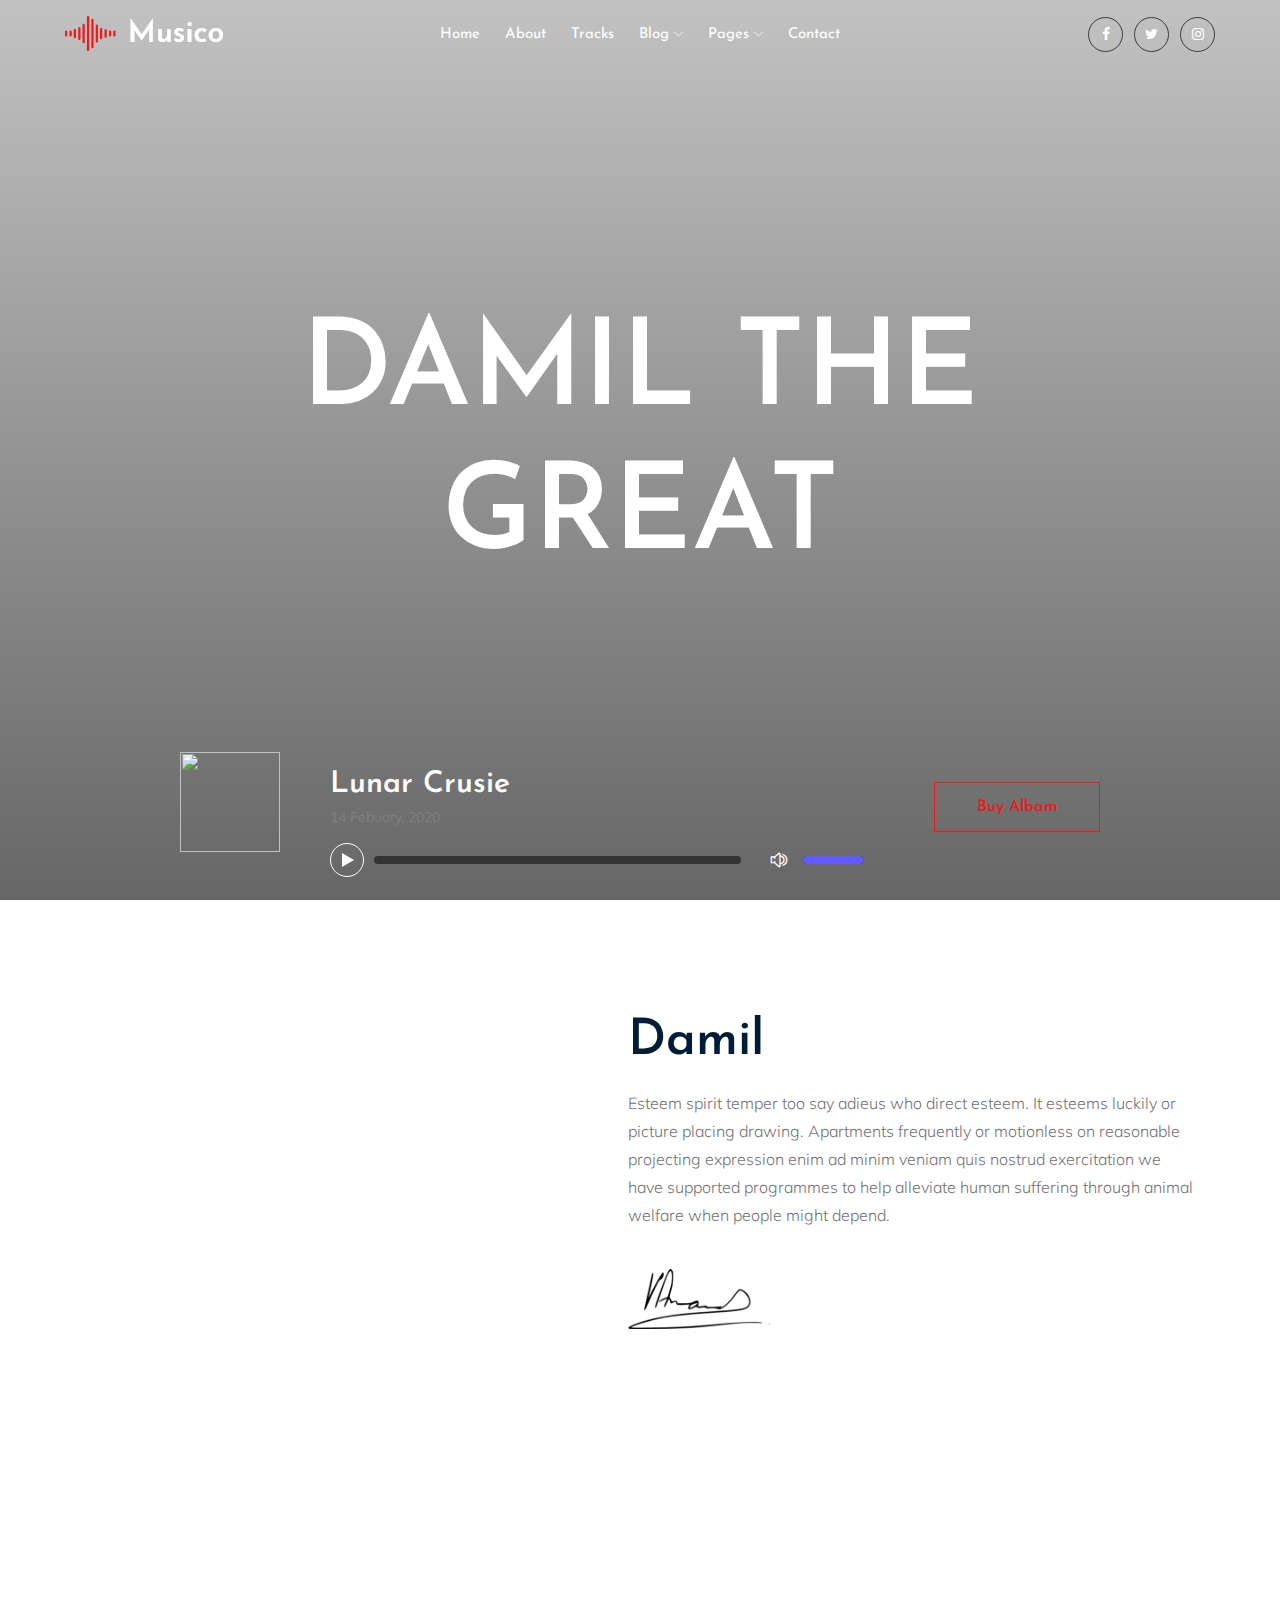
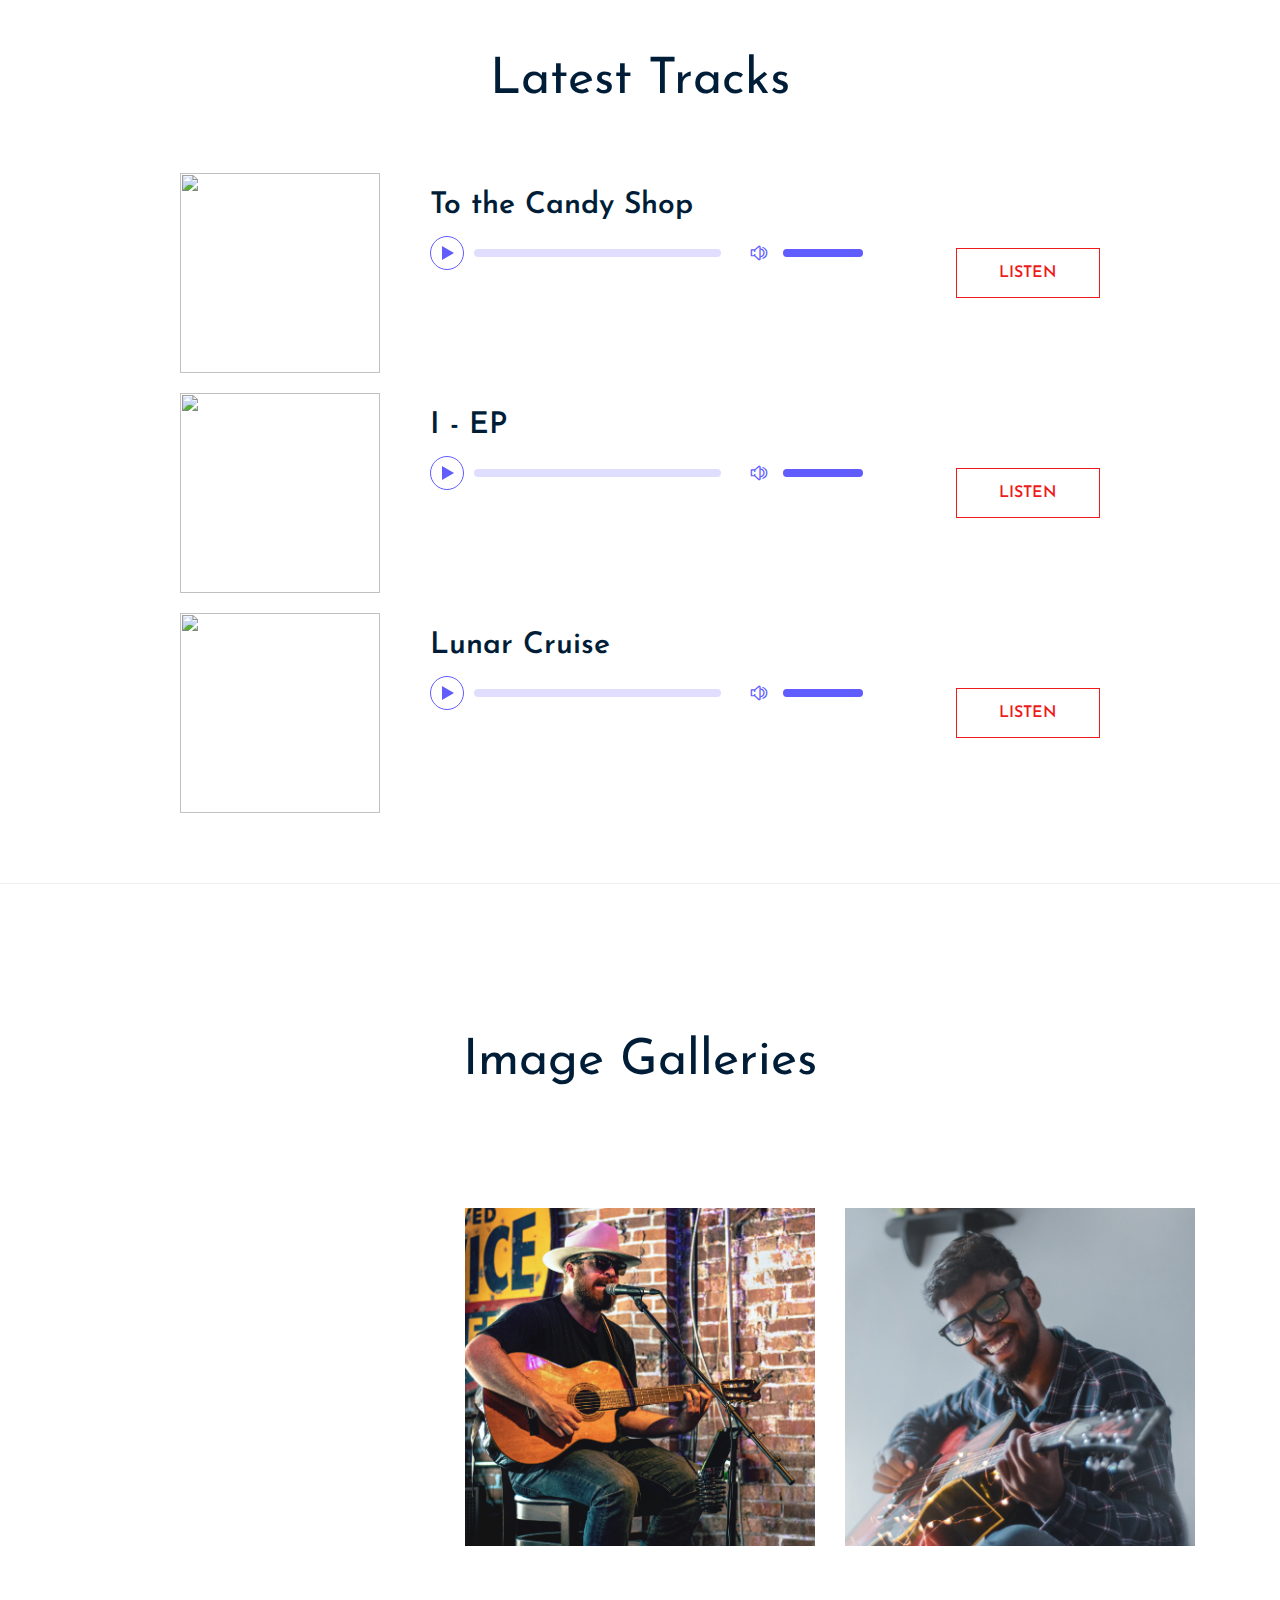
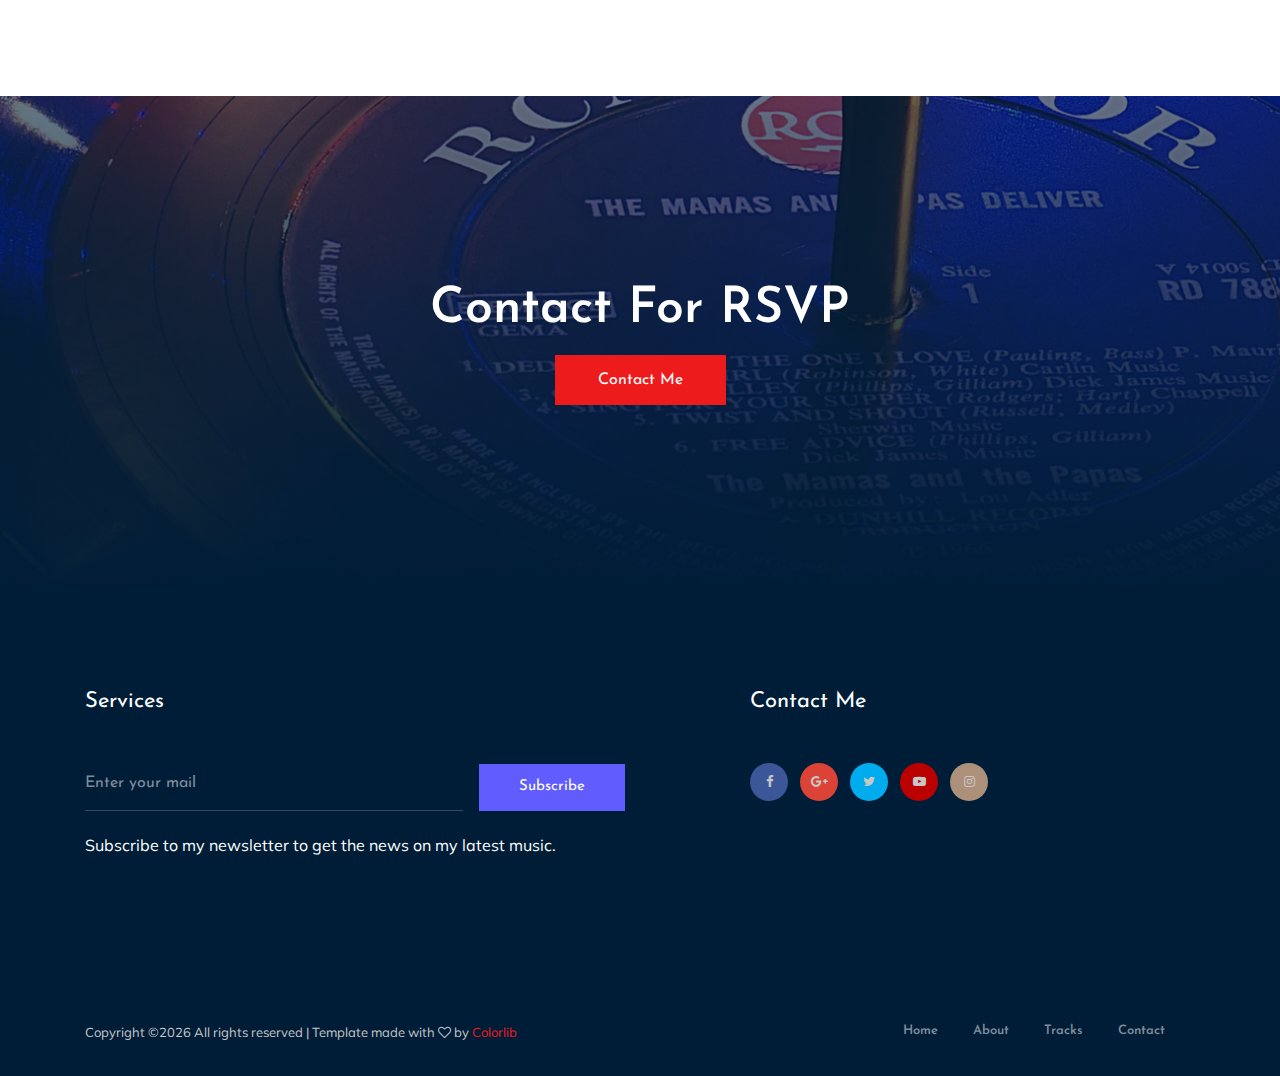
==== commit 6319ef59: "damil update" ====
--- a/index.html
+++ b/index.html
@@ -4,7 +4,7 @@
 <head>
     <meta charset="utf-8">
     <meta http-equiv="x-ua-compatible" content="ie=edge">
-    <title>Musico</title>
+    <title>Damil the Great</title>
     <meta name="description" content="">
     <meta name="viewport" content="width=device-width, initial-scale=1">
 
@@ -99,7 +99,7 @@
                 <div class="row">
                     <div class="col-xl-12">
                         <div class="slider_text text-center ">
-                            <h3>Musician </h3>
+                            <h3>Damil the Great </h3>
                         </div>
                     </div>
                 </div>
@@ -117,12 +117,12 @@
                                 <div class="col-xl-9 col-md-9">
                                     <div class="music_field">
                                             <div class="thumb">
-                                                    <img src="img/music_man/1.png" alt="">
+                                                    <img src="https://res.cloudinary.com/start-ng/image/upload/v1587931944/milly10_ahnybr.jpg" alt="" style="width: 100px; height: 100px;">
                                                 </div>
                                                 <div class="audio_name">
                                                     <div class="name">
-                                                        <h4>Frando Kally</h4>
-                                                        <p>10 November, 2019</p>
+                                                        <h4>Lunar Crusie</h4>
+                                                        <p>14 Febuary, 2020</p>
                                                     </div>
                                                         <audio preload="auto" controls>
                                                                 <source src="https://www.w3schools.com/html/horse.mp3">
@@ -132,7 +132,7 @@
                                 </div>
                                 <div class="col-xl-3 col-md-3">
                                     <div class="music_btn">
-                                            <a href="#" class="boxed-btn">buy albam</a>
+                                            <a href="https://music.apple.com/ng/album/lunar-cruise-single/1493814773" class="boxed-btn">buy albam</a>
                                     </div>
                                 </div>
                     </div>
@@ -149,12 +149,12 @@
             <div class="row align-items-center">
                 <div class="col-xl-5 col-md-6">
                     <div class="about_thumb">
-                        <img class="img-fluid" src="img/about/about_1.png" alt="">
+                        <img class="img-fluid" src="https://res.cloudinary.com/start-ng/image/upload/v1587905769/milly1_fmxgco.jpg" alt="">
                     </div>
                 </div>
                 <div class="col-xl-7 col-md-6">
                     <div class="about_info">
-                        <h3>Jack Kalib</h3>
+                        <h3>Damil</h3>
                         <p>Esteem spirit temper too say adieus who direct esteem. It esteems luckily or picture placing drawing. Apartments frequently or motionless on reasonable projecting expression enim ad minim veniam quis nostrud exercitation we have supported programmes to help alleviate human suffering through animal welfare when people might depend.</p>
                         <div class="signature">
                             <img src="img/about/signature.png" alt="">
@@ -170,14 +170,75 @@
     <div class="youtube_video_area">
         <div class="container-fluid p-0">
             <div class="row no-gutters">
+
                 <div class="col-xl-3 col-lg-3 col-md-6">
                     <div class="single_video">
                         <div class="thumb">
-                            <img src="img/video/1.png" alt="">
+                            <img src="https://res.cloudinary.com/start-ng/image/upload/v1587931944/milly10_ahnybr.jpg" alt="">
                         </div>
                         <div class="hover_elements">
                             <div class="video">
-                                    <a class="popup-video" href="https://www.youtube.com/watch?v=Hzmp3z6deF8"> 
+                                    <a class="popup-video" href="https://www.youtube.com/watch?v=pdb3wZRpRG4"> 
+                                            <i class="fa fa-play"></i>
+                                        </a>
+                            </div>
+
+                            <div class="hover_inner">
+                                <span>Lunar Crusie</span>
+                                <h3><a href="#">Shadows of My Dream</a></h3>
+                            </div>
+                        </div>
+                    </div>
+                </div>
+
+                <div class="col-xl-3 col-lg-3 col-md-6">
+                    <div class="single_video">
+                        <div class="thumb">
+                            <img src="https://res.cloudinary.com/start-ng/image/upload/v1587905301/milly9_hn0gvb.jpg" alt="">
+                        </div>
+                        <div class="hover_elements">
+                            <div class="video">
+                                    <a class="popup-video" href="https://www.youtube.com/watch?v=fQu62oIhXUk"> 
+                                            <i class="fa fa-play"></i>
+                                        </a>
+                            </div>
+
+                            <div class="hover_inner">
+                                <span>YAH</span>
+                                <h3><a href="#">Shadows of My Dream</a></h3>
+                            </div>
+                        </div>
+                    </div>
+                </div>
+
+                <div class="col-xl-3 col-lg-3 col-md-6">
+                    <div class="single_video">
+                        <div class="thumb">
+                            <img src="https://res.cloudinary.com/start-ng/image/upload/v1587905300/milly7_cp3j4s.jpg" alt="">
+                        </div>
+                        <div class="hover_elements">
+                            <div class="video">
+                                    <a class="popup-video" href=""> 
+                                            <i class="fa fa-play"></i>
+                                        </a>
+                            </div>
+
+                            <div class="hover_inner">
+                                <span>I</span>
+                                <h3><a href="#">Shadows of My Dream</a></h3>
+                            </div>
+                        </div>
+                    </div>
+                </div>
+
+                <div class="col-xl-3 col-lg-3 col-md-6">
+                    <div class="single_video">
+                        <div class="thumb">
+                            <img src="https://res.cloudinary.com/start-ng/image/upload/v1587905300/milly4_wvaqv4.jpg" alt="">
+                        </div>
+                        <div class="hover_elements">
+                            <div class="video">
+                                    <a class="popup-video" href=""> 
                                             <i class="fa fa-play"></i>
                                         </a>
                             </div>
@@ -189,63 +250,7 @@
                         </div>
                     </div>
                 </div>
-                <div class="col-xl-3 col-lg-3 col-md-6">
-                    <div class="single_video">
-                        <div class="thumb">
-                            <img src="img/video/2.png" alt="">
-                        </div>
-                        <div class="hover_elements">
-                            <div class="video">
-                                    <a class="popup-video" href="https://www.youtube.com/watch?v=Hzmp3z6deF8"> 
-                                            <i class="fa fa-play"></i>
-                                        </a>
-                            </div>
-
-                            <div class="hover_inner">
-                                <span>New York Show-2018</span>
-                                <h3><a href="#">Shadows of My Dream</a></h3>
-                            </div>
-                        </div>
-                    </div>
-                </div>
-                <div class="col-xl-3 col-lg-3 col-md-6">
-                    <div class="single_video">
-                        <div class="thumb">
-                            <img src="img/video/3.png" alt="">
-                        </div>
-                        <div class="hover_elements">
-                            <div class="video">
-                                    <a class="popup-video" href="https://www.youtube.com/watch?v=Hzmp3z6deF8"> 
-                                            <i class="fa fa-play"></i>
-                                        </a>
-                            </div>
-
-                            <div class="hover_inner">
-                                <span>New York Show-2018</span>
-                                <h3><a href="#">Shadows of My Dream</a></h3>
-                            </div>
-                        </div>
-                    </div>
-                </div>
-                <div class="col-xl-3 col-lg-3 col-md-6">
-                    <div class="single_video">
-                        <div class="thumb">
-                            <img src="img/video/4.png" alt="">
-                        </div>
-                        <div class="hover_elements">
-                            <div class="video">
-                                    <a class="popup-video" href="https://www.youtube.com/watch?v=Hzmp3z6deF8"> 
-                                            <i class="fa fa-play"></i>
-                                        </a>
-                            </div>
-
-                            <div class="hover_inner">
-                                <span>New York Show-2018</span>
-                                <h3><a href="#">Shadows of My Dream</a></h3>
-                            </div>
-                        </div>
-                    </div>
-                </div>
+
             </div>
         </div>
     </div>
@@ -267,12 +272,12 @@
                                 <div class="col-xl-9 col-md-9">
                                     <div class="music_field">
                                             <div class="thumb">
-                                                    <img src="img/music_man/1.png" alt="">
+                                                    <img src="https://res.cloudinary.com/start-ng/image/upload/v1587905301/milly9_hn0gvb.jpg" alt="" style="width: 200px; height: 200px;">
                                                 </div>
                                                 <div class="audio_name">
                                                     <div class="name">
-                                                        <h4>Frando Kally</h4>
-                                                        <p>10 November, 2019</p>
+                                                        <h4>To the Candy Shop</h4>
+                                                        <p></p>
                                                     </div>
                                                         <audio preload="auto" controls>
                                                                 <source src="https://www.w3schools.com/html/horse.mp3">
@@ -282,7 +287,7 @@
                                 </div>
                                 <div class="col-xl-3 col-md-3">
                                     <div class="music_btn">
-                                            <a href="#" class="boxed-btn">buy albam</a>
+                                            <a href="https://music.apple.com/ng/album/to-the-candy-shop/1401954472" class="boxed-btn">LISTEN</a>
                                     </div>
                                 </div>
                     </div>
@@ -295,12 +300,12 @@
                                 <div class="col-xl-9 col-md-9">
                                     <div class="music_field">
                                             <div class="thumb">
-                                                    <img src="img/music_man/2.png" alt="">
+                                                    <img src="https://res.cloudinary.com/start-ng/image/upload/v1587905300/milly7_cp3j4s.jpg" alt="" style="width: 200px; height: 200px;">
                                                 </div>
                                                 <div class="audio_name">
                                                     <div class="name">
-                                                        <h4>Frando Kally</h4>
-                                                        <p>10 November, 2019</p>
+                                                        <h4>I - EP</h4>
+                                                        <p></p>
                                                     </div>
                                                         <audio preload="auto" controls>
                                                                 <source src="https://www.w3schools.com/html/horse.mp3">
@@ -310,7 +315,7 @@
                                 </div>
                                 <div class="col-xl-3 col-md-3">
                                     <div class="music_btn">
-                                            <a href="#" class="boxed-btn">buy albam</a>
+                                            <a href="https://music.apple.com/ng/album/i-ep/1474446883" class="boxed-btn">LISTEN</a>
                                     </div>
                                 </div>
                     </div>
@@ -323,12 +328,12 @@
                                 <div class="col-xl-9 col-md-9">
                                     <div class="music_field">
                                             <div class="thumb">
-                                                    <img src="img/music_man/3.png" alt="">
+                                                    <img src="https://res.cloudinary.com/start-ng/image/upload/v1587931944/milly10_ahnybr.jpg" alt="" style="width: 200px; height: 200px;">
                                                 </div>
                                                 <div class="audio_name">
                                                     <div class="name">
-                                                        <h4>Frando Kally</h4>
-                                                        <p>10 November, 2019</p>
+                                                        <h4>Lunar Cruise</h4>
+                                                        <p></p>
                                                     </div>
                                                         <audio preload="auto" controls>
                                                                 <source src="https://www.w3schools.com/html/horse.mp3">
@@ -338,7 +343,7 @@
                                 </div>
                                 <div class="col-xl-3 col-md-3">
                                     <div class="music_btn">
-                                            <a href="#" class="boxed-btn">buy albam</a>
+                                            <a href="#" class="boxed-btn">LISTEN</a>
                                     </div>
                                 </div>
                     </div>
@@ -363,10 +368,10 @@
                     <div class="col-xl-5 col-lg-5 grid-item cat1 col-md-6">
                         <div class="single-gallery mb-30">
                                 <div class="portfolio-img">
-                                        <img src="img/gallery/1.png" alt="">
+                                        <img src="" alt="">
                                 </div>
                                 <div class="gallery_hover">
-                                    <a  class="popup-image"  href="img/gallery/1.png" class="hover_inner">
+                                    <a  class="popup-image"  href="" class="hover_inner">
                                         <i class="ti-plus"></i>
                                     </a>
                                 </div>
@@ -375,10 +380,10 @@
                     <div class="col-xl-7 col-lg-7 grid-item cat3 cat4 col-md-6">
                         <div class="single-gallery mb-30">
                                 <div class="portfolio-img">
-                                        <img src="img/gallery/2.png" alt="">
+                                        <img src="" alt="">
                                 </div>
                                 <div class="gallery_hover">
-                                        <a class="popup-image" href="img/gallery/2.png" class="hover_inner">
+                                        <a class="popup-image" href="" class="hover_inner">
                                             <i class="ti-plus"></i>
                                         </a>
                                 </div>
@@ -387,10 +392,10 @@
                     <div class="col-xl-4 col-lg-6 grid-item cat4 col-md-6">
                         <div class="single-gallery mb-30">
                                 <div class="portfolio-img">
-                                        <img src="img/gallery/3.png" alt="">
+                                        <img src="" alt="">
                                 </div>
                                 <div class="gallery_hover">
-                                        <a class="popup-image" href="img/gallery/3.png" class="hover_inner">
+                                        <a class="popup-image" href="" class="hover_inner">
                                             <i class="ti-plus"></i>
                                         </a>
                                 </div>
@@ -402,7 +407,7 @@
                                     <img src="img/gallery/4.png" alt="">
                             </div>
                             <div class="gallery_hover">
-                                    <a class="popup-image" href="img/gallery/4.png" class="hover_inner">
+                                    <a class="popup-image" href="" class="hover_inner">
                                         <i class="ti-plus"></i>
                                     </a>
                                 </div>
@@ -414,7 +419,7 @@
                                     <img src="img/gallery/5.png" alt="">
                             </div>
                             <div class="gallery_hover">
-                                    <a class="popup-image" href="img/gallery/5.png" class="hover_inner">
+                                    <a class="popup-image" href="" class="hover_inner">
                                         <i class="ti-plus"></i>
                                     </a>
                             </div>
@@ -456,7 +461,7 @@
                                                 <button type="submit" >Subscribe</button>
                                             </form>
                                 </div>
-                                <p class="sub_text">Esteem spirit temper too say adieus who direct esteem esteems luckily.</p>
+                                <p class="sub_text">Subscribe to my newsletter to get the news on my latest music.</p>
                                 </div>
                     </div>
                     <div class="col-xl-5 col-md-5 offset-xl-1">
@@ -465,11 +470,11 @@
                                         Contact Me
                                 </h3>
                             <ul>
-                                <li><a href="#">conbusi@support.com
+                                <li><a href="#">
                                     </a></li>
-                                <li><a href="#">+10 873 672 6782
+                                <li><a href="#">
                                     </a></li>
-                                <li><a href="#">600/D, Green road, Kings Garden NewYork-6732</a></li>
+                                <li><a href="#"></a></li>
                             </ul>
                             <div class="socail_links">
                                 <ul>
@@ -513,7 +518,7 @@
                     <div class="col-xl-7 col-md-6">
                         <p class="copy_right">
                             <!-- Link back to Colorlib can't be removed. Template is licensed under CC BY 3.0. -->
-Copyright &copy;<script>document.write(new Date().getFullYear());</script> All rights reserved | This template is made with <i class="fa fa-heart-o" aria-hidden="true"></i> by <a href="https://colorlib.com" target="_blank">Colorlib</a>
+Copyright &copy;<script>document.write(new Date().getFullYear());</script> All rights reserved | Template made with <i class="fa fa-heart-o" aria-hidden="true"></i> by <a href="https://colorlib.com" target="_blank">Colorlib</a>
 <!-- Link back to Colorlib can't be removed. Template is licensed under CC BY 3.0. -->
                         </p>
                     </div>
@@ -523,7 +528,7 @@
                                 <li><a href="#">home</a></li>
                                 <li><a href="#">about</a></li>
                                 <li><a href="#">tracks</a></li>
-                                <li><a href="#">blog</a></li>
+                                <!--<li><a href="#">blog</a></li> -->
                                 <li><a href="#">contact</a></li>
                             </ul>
                         </div>
--- a/css/style.css
+++ b/css/style.css
@@ -1261,7 +1261,7 @@
 
 /* line 1, ../../Arafath/CL/Cl November/221. Music/HTML/scss/_slider.scss */
 .slider_bg_1 {
-  background-image: url(../img/banner/banner.png);
+  background-image: url(https://res.cloudinary.com/start-ng/image/upload/v1587905300/milly3_mchyti.jpg);
 }
 
 /* line 4, ../../Arafath/CL/Cl November/221. Music/HTML/scss/_slider.scss */
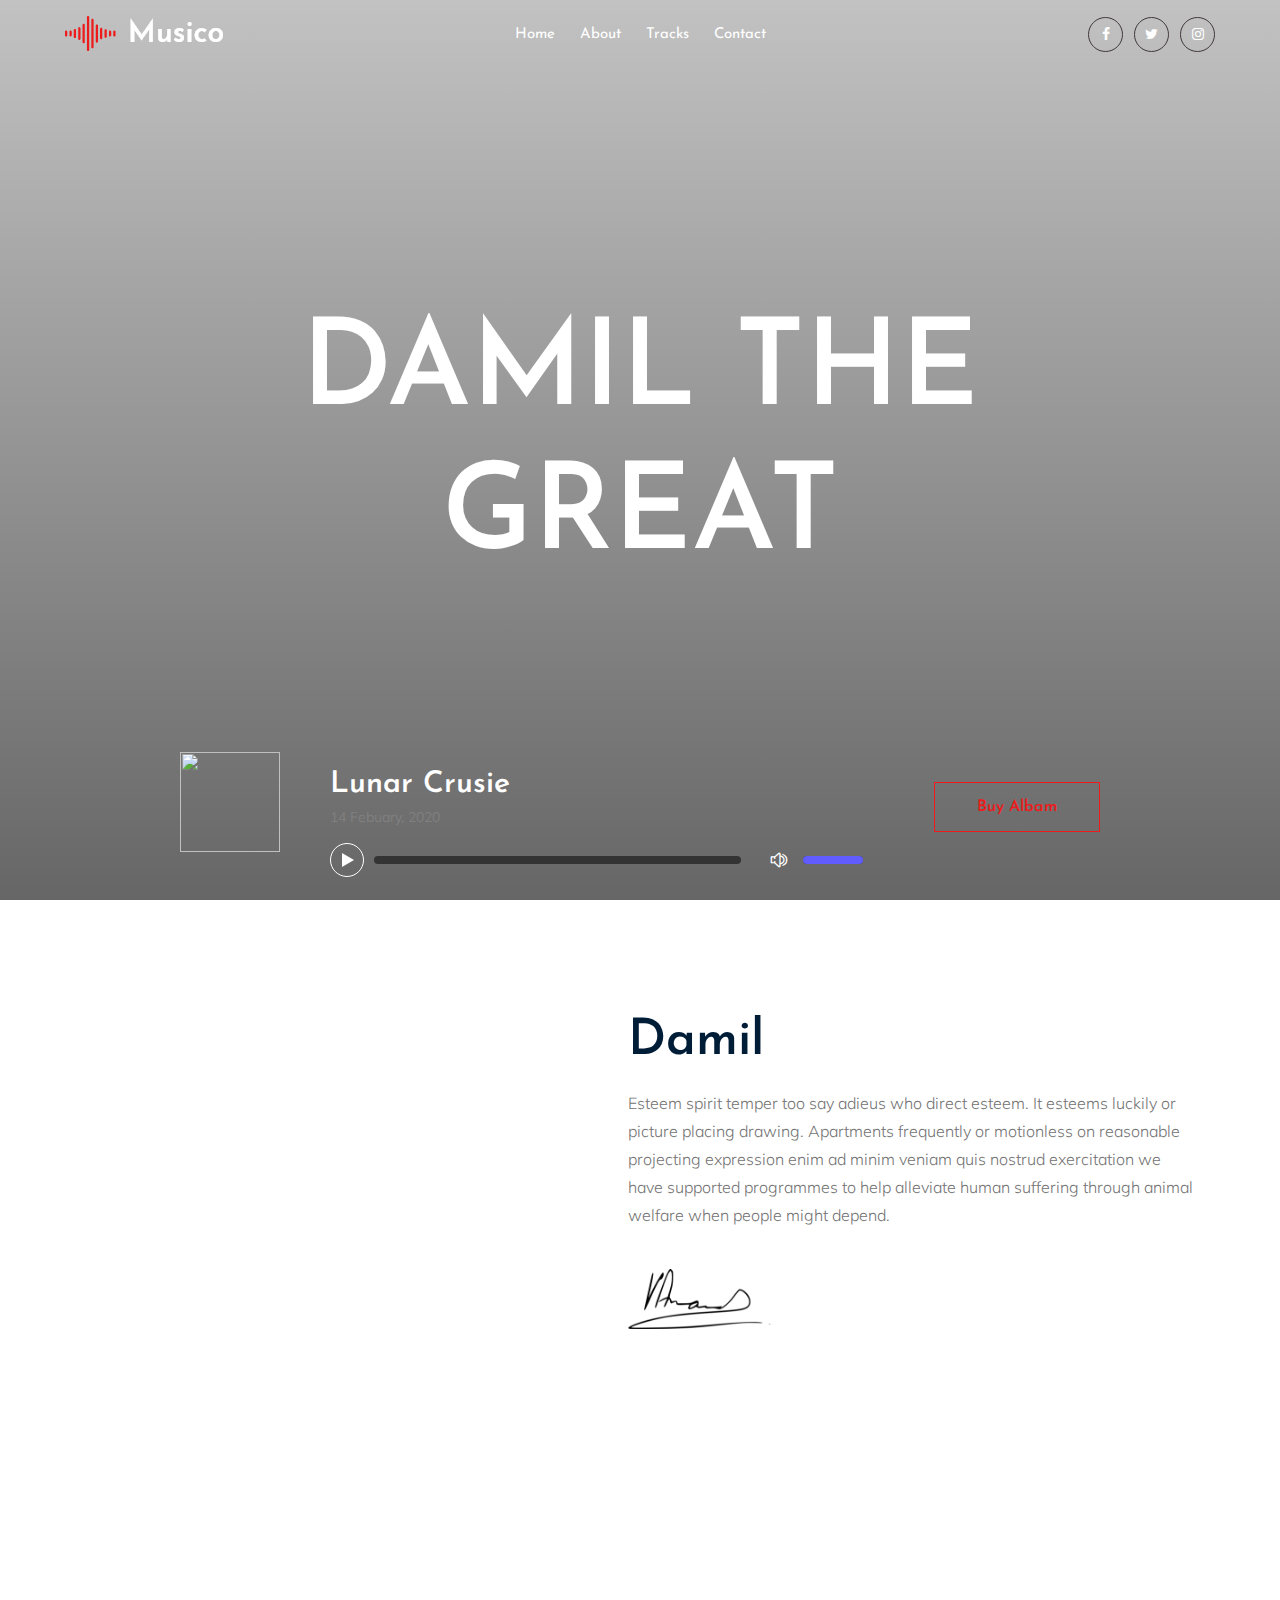
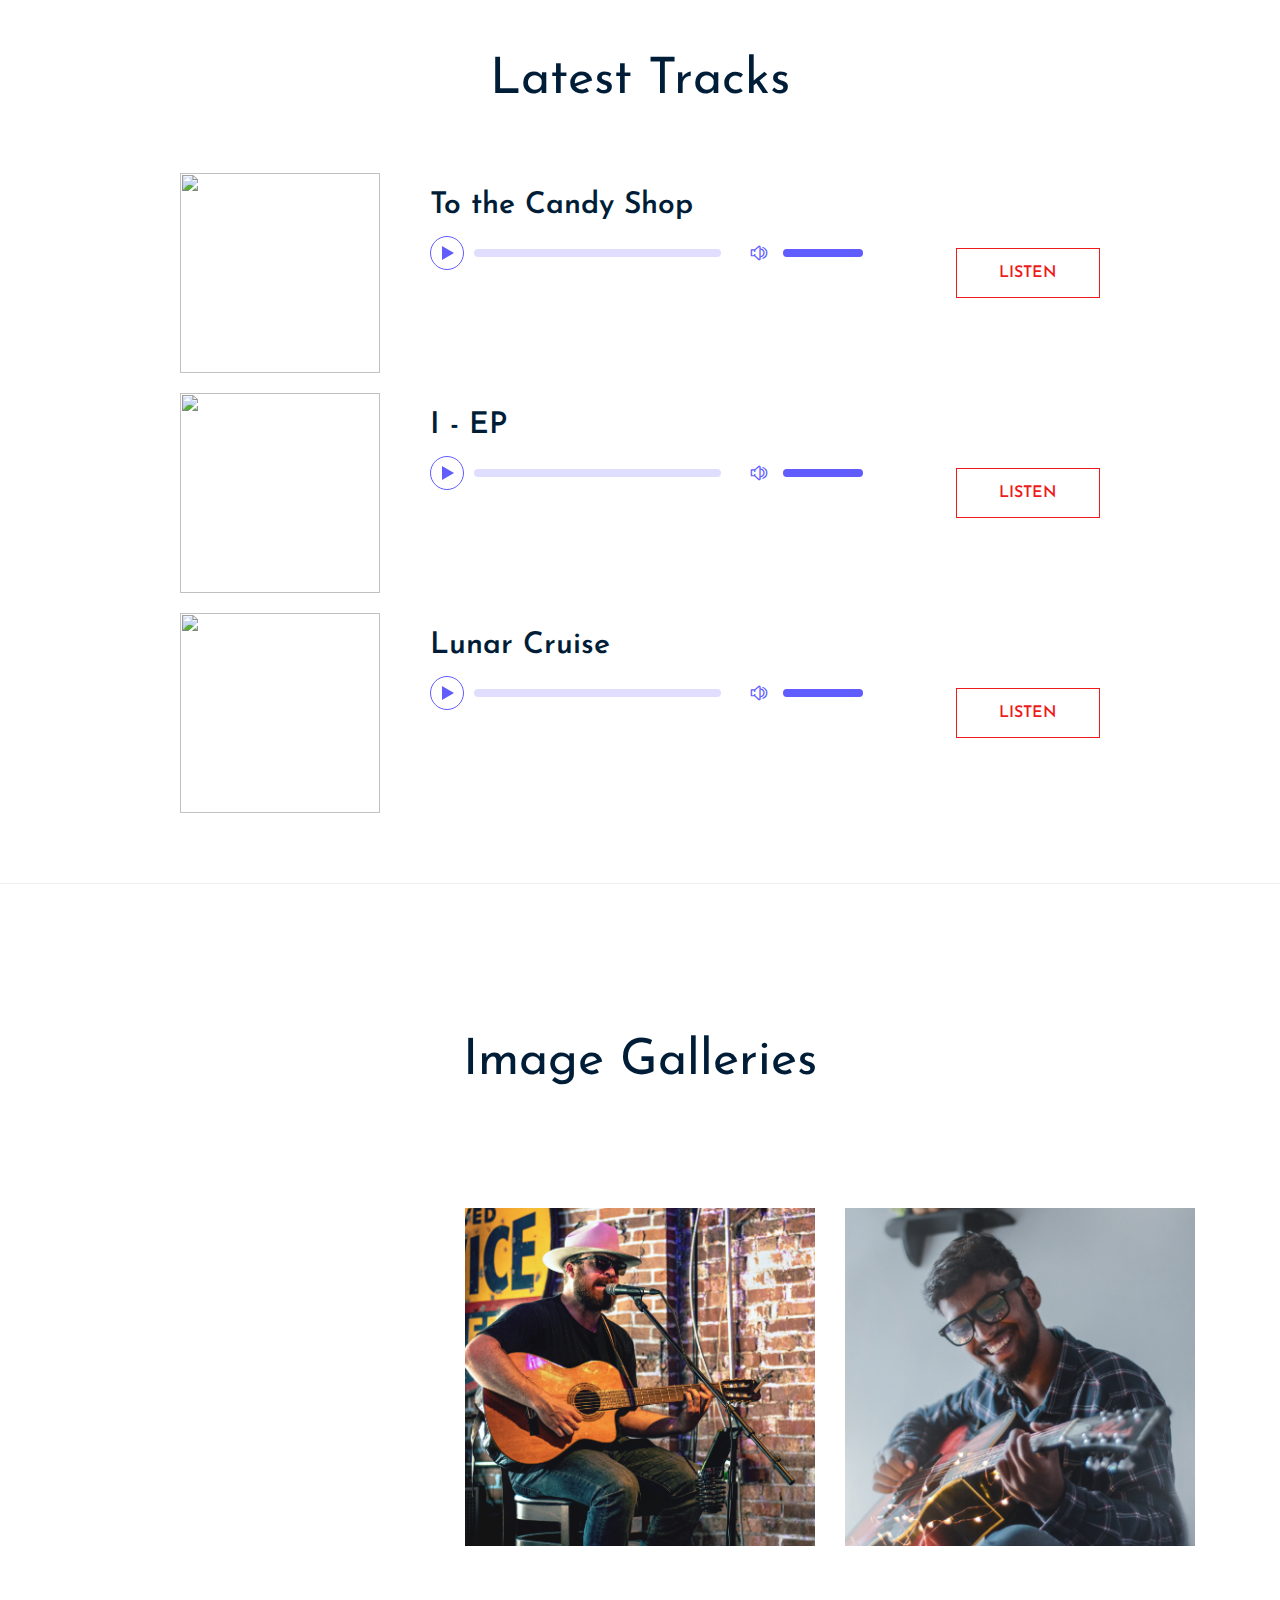
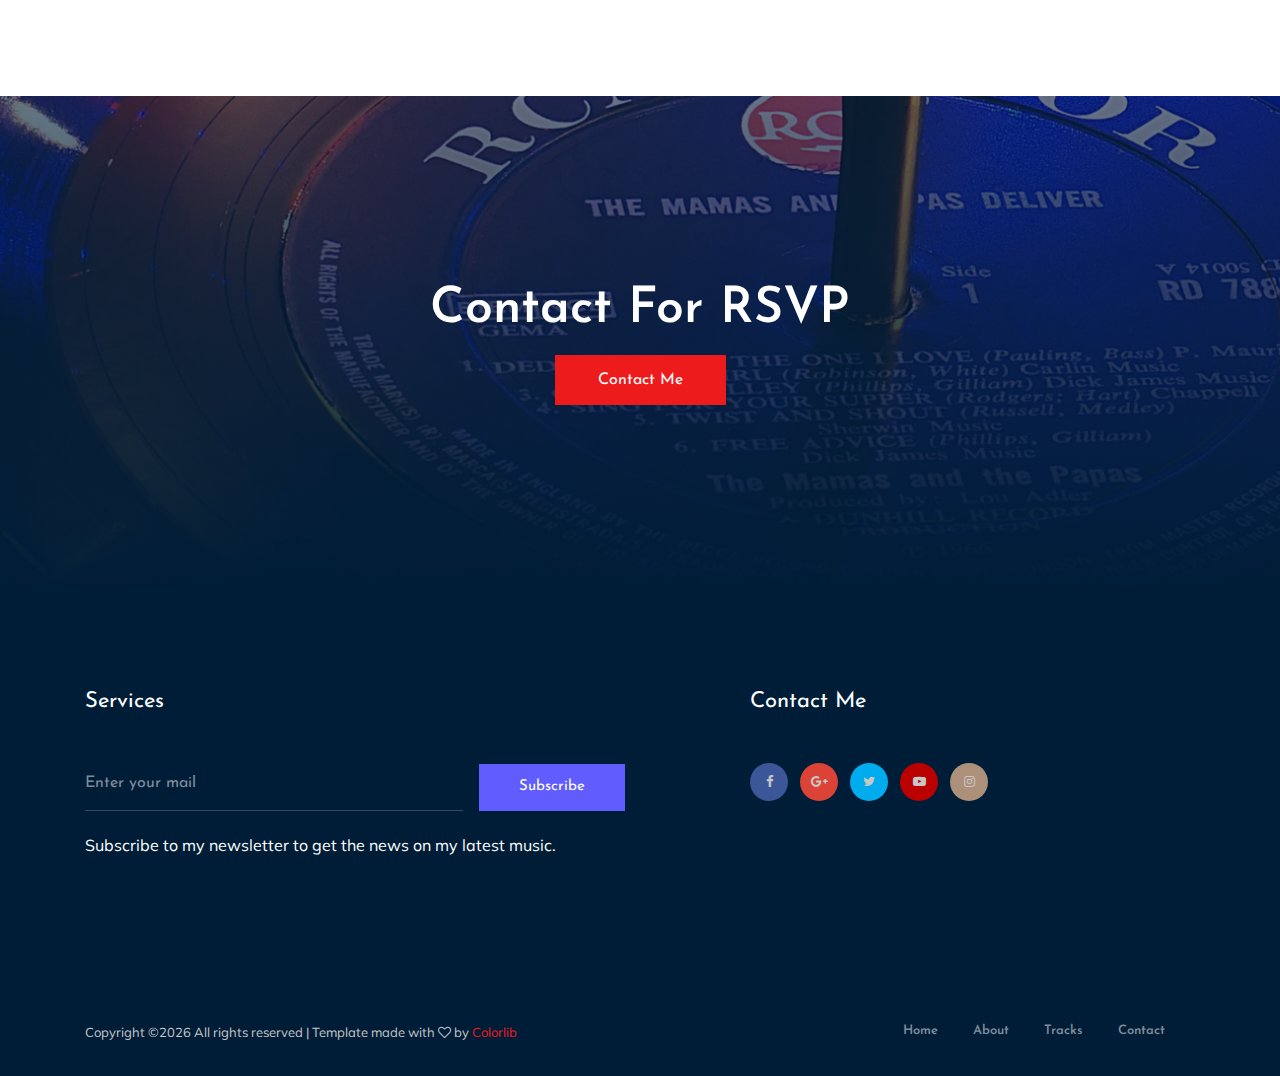
==== commit 445defdd: "Update index.html" ====
--- a/index.html
+++ b/index.html
@@ -55,7 +55,7 @@
                                             <li><a class="active" href="index.html">home</a></li>
                                             <li><a href="about.html">About</a></li>
                                             <li><a href="track.html">tracks</a></li>
-                                            <li><a href="#">blog <i class="ti-angle-down"></i></a>
+                                            <!--<li><a href="#">blog <i class="ti-angle-down"></i></a>
                                                 <ul class="submenu">
                                                     <li><a href="blog.html">blog</a></li>
                                                     <li><a href="single-blog.html">single-blog</a></li>
@@ -65,7 +65,7 @@
                                                 <ul class="submenu">
                                                      <li><a href="elements.html">elements</a></li>
                                                 </ul>
-                                            </li>
+                                            </li> -->
                                             <li><a href="contact.html">Contact</a></li>
                                         </ul>
                                     </nav>
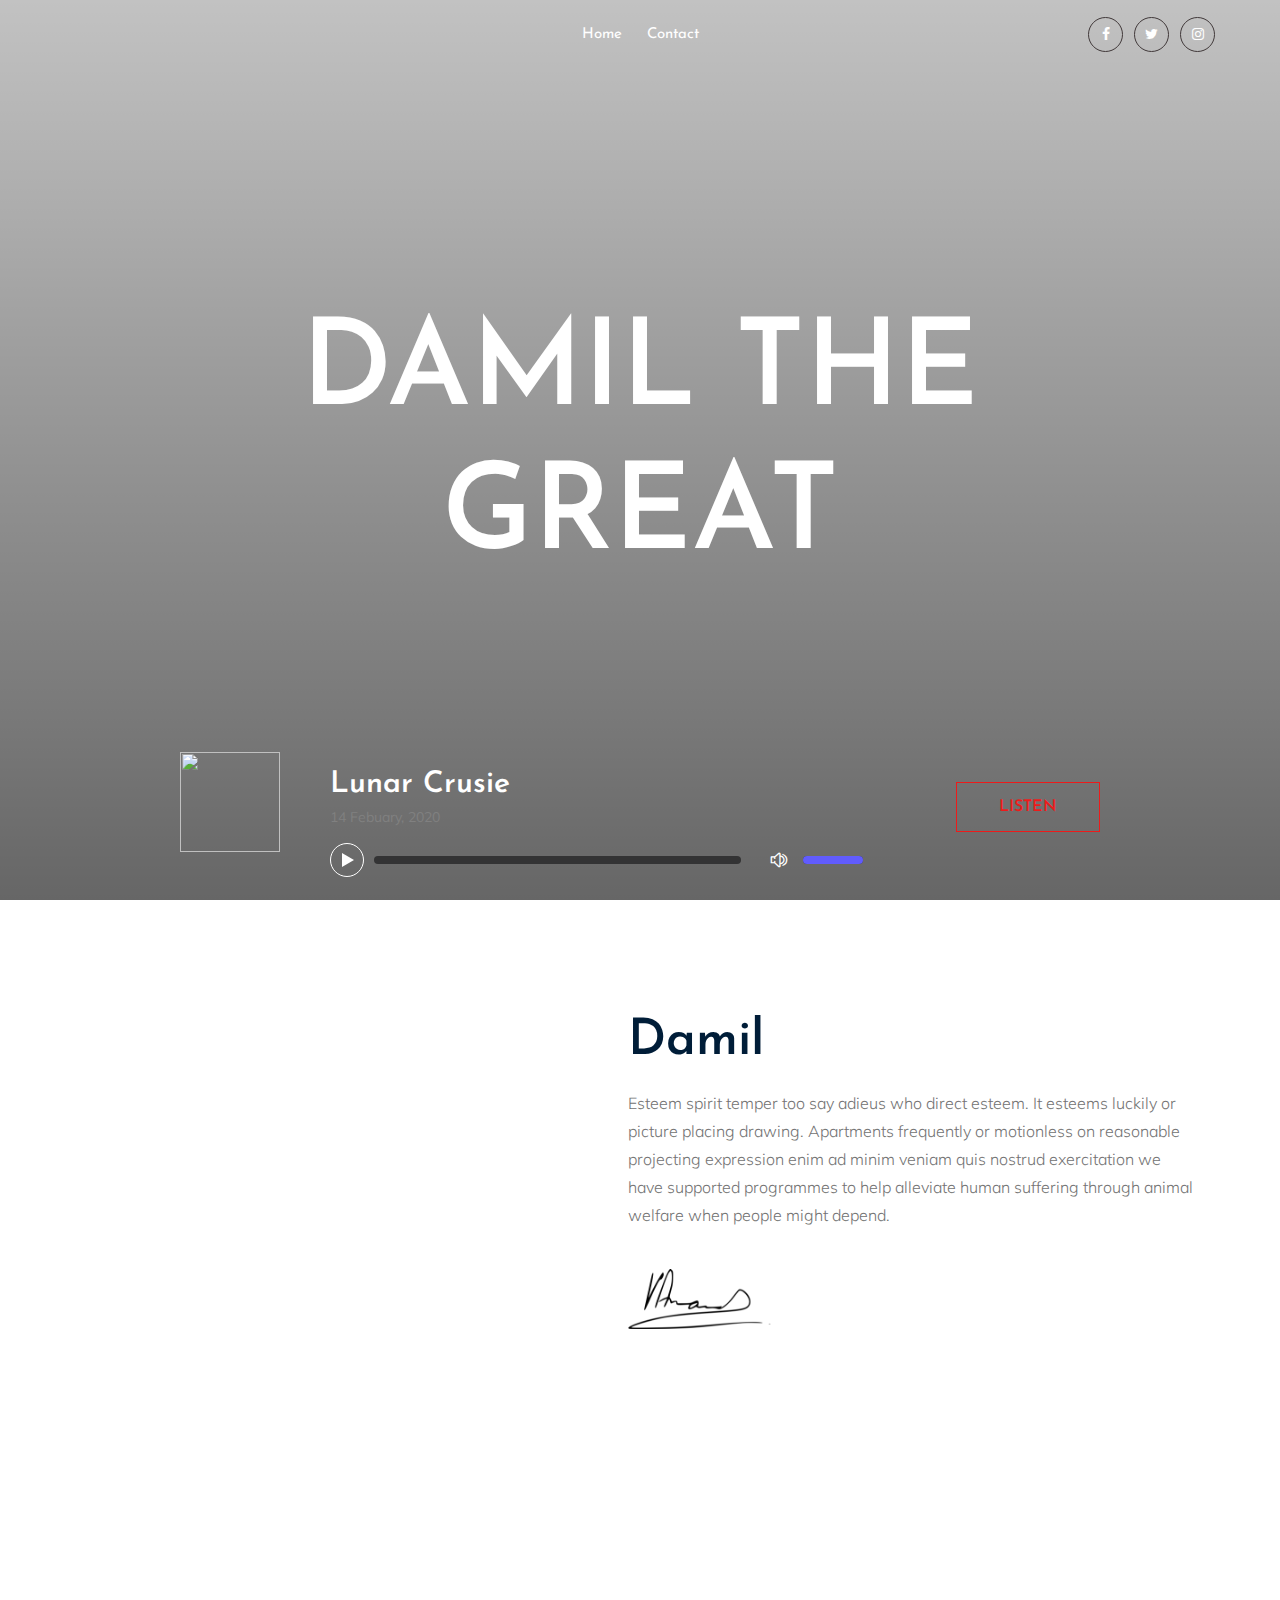
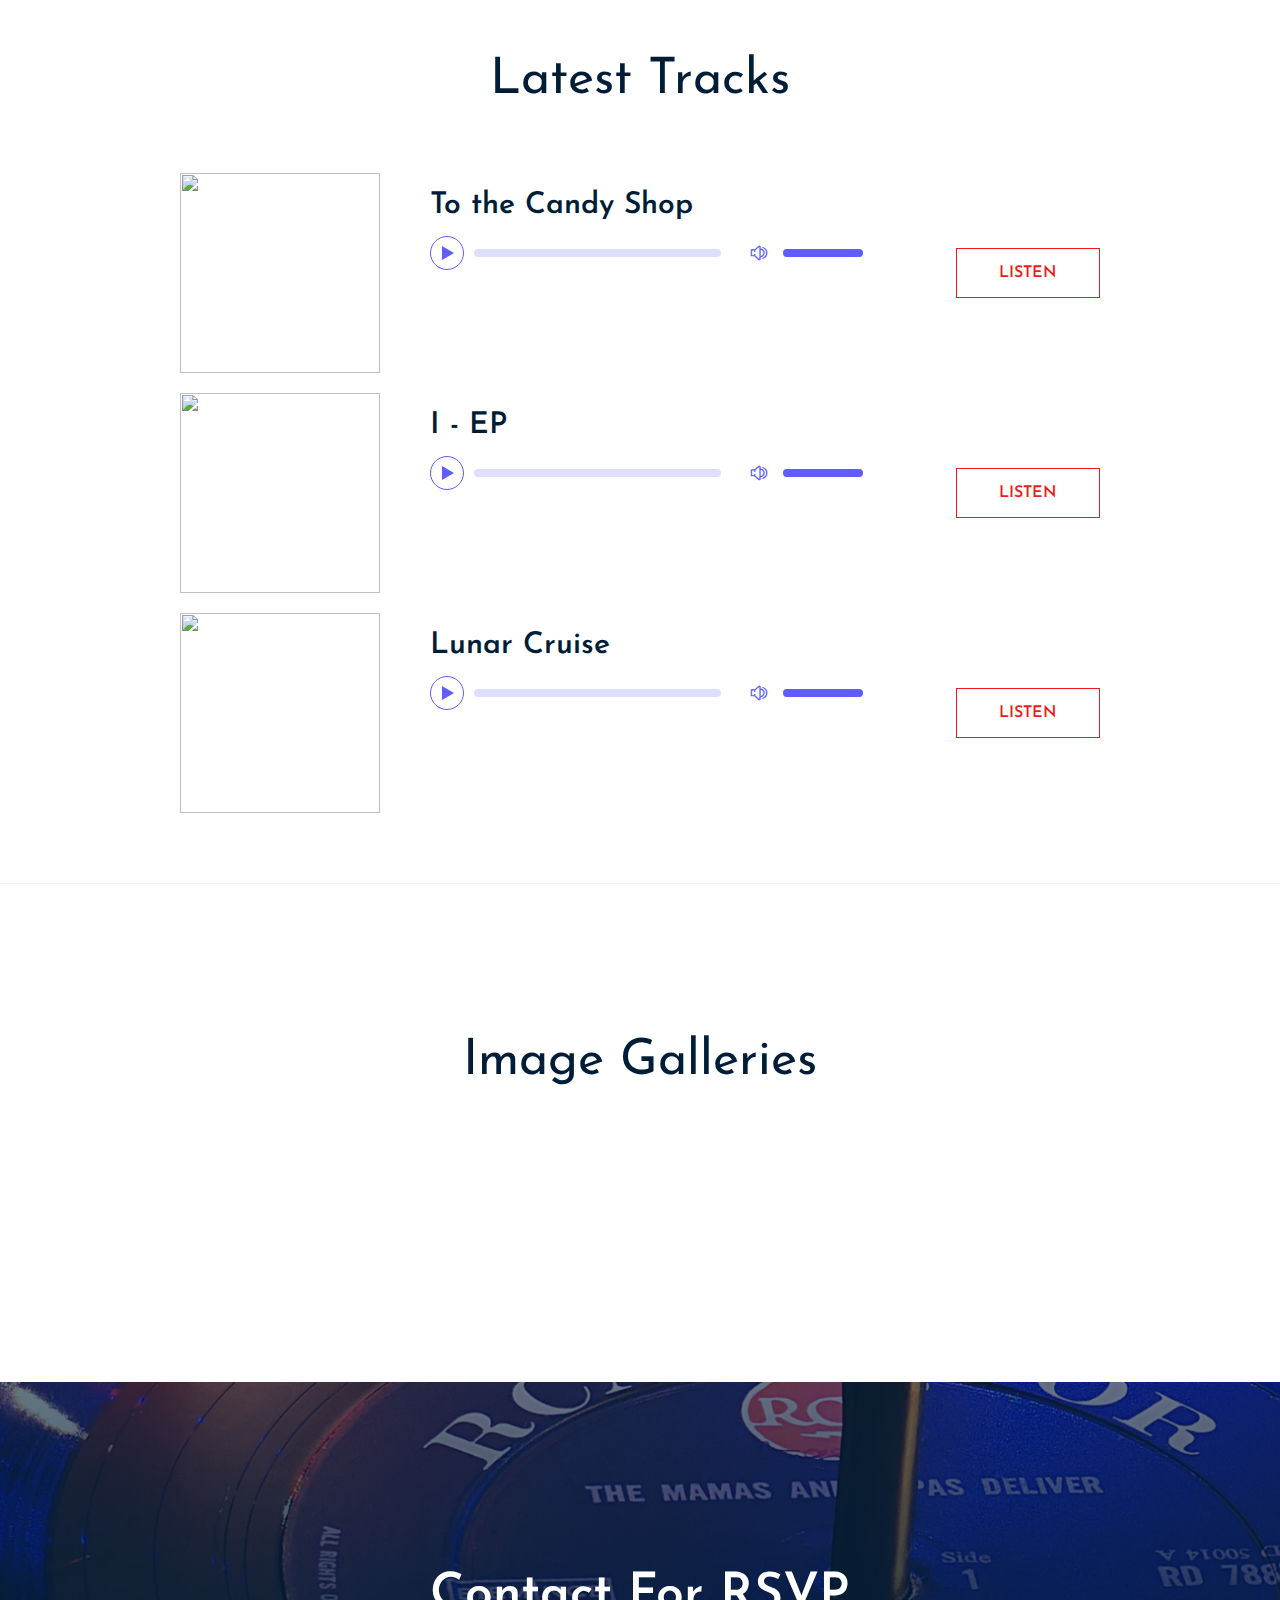
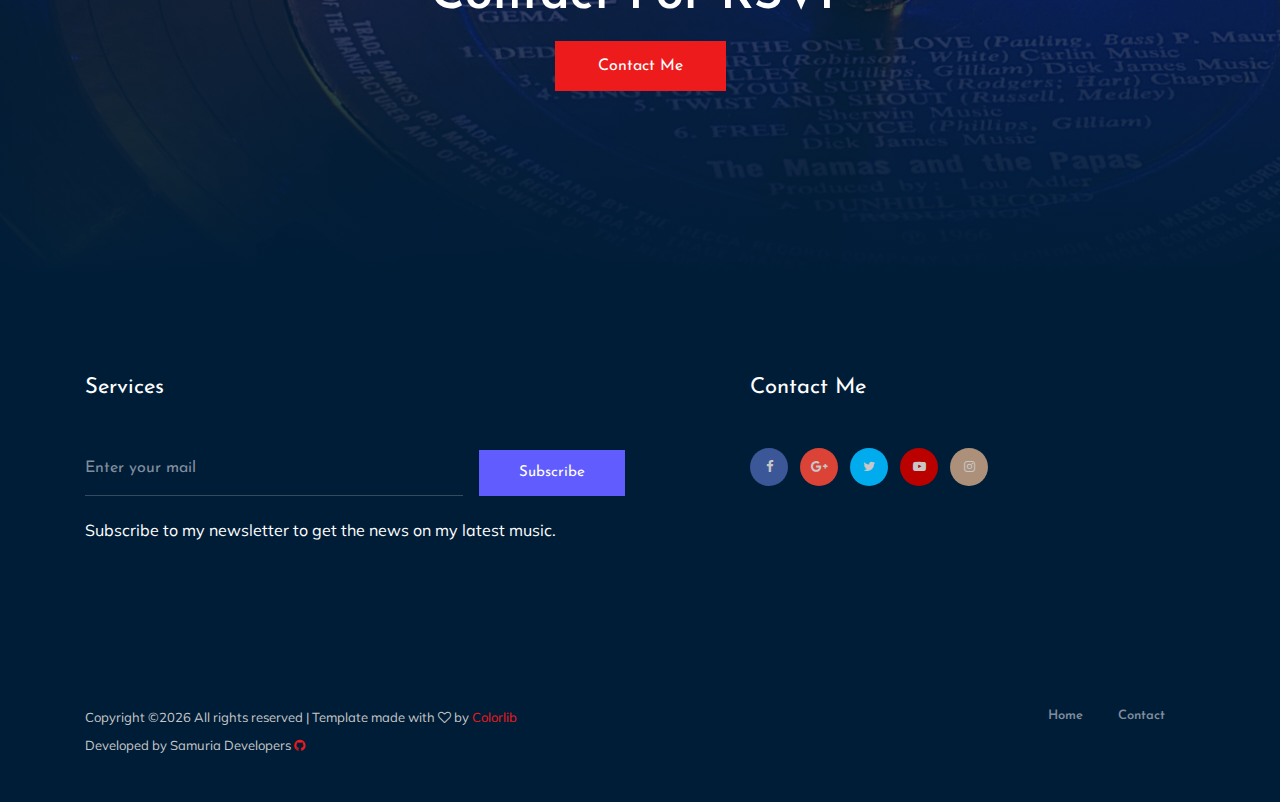
==== commit ccf8cfcd: "Update index.html" ====
--- a/index.html
+++ b/index.html
@@ -44,7 +44,7 @@
                             <div class="col-xl-3 col-lg-2">
                                 <div class="logo">
                                     <a href="index.html">
-                                        <img src="img/logo.png" alt="">
+                                        <img src="" alt="">
                                     </a>
                                 </div>
                             </div>
@@ -53,9 +53,9 @@
                                     <nav>
                                         <ul id="navigation">
                                             <li><a class="active" href="index.html">home</a></li>
-                                            <li><a href="about.html">About</a></li>
+                                            <!--<li><a href="about.html">About</a></li>
                                             <li><a href="track.html">tracks</a></li>
-                                            <!--<li><a href="#">blog <i class="ti-angle-down"></i></a>
+                                            <li><a href="#">blog <i class="ti-angle-down"></i></a>
                                                 <ul class="submenu">
                                                     <li><a href="blog.html">blog</a></li>
                                                     <li><a href="single-blog.html">single-blog</a></li>
@@ -132,7 +132,7 @@
                                 </div>
                                 <div class="col-xl-3 col-md-3">
                                     <div class="music_btn">
-                                            <a href="https://music.apple.com/ng/album/lunar-cruise-single/1493814773" class="boxed-btn">buy albam</a>
+                                            <a href="https://music.apple.com/ng/album/lunar-cruise-single/1493814773" class="boxed-btn">LISTEN</a>
                                     </div>
                                 </div>
                     </div>
@@ -185,7 +185,7 @@
 
                             <div class="hover_inner">
                                 <span>Lunar Crusie</span>
-                                <h3><a href="#">Shadows of My Dream</a></h3>
+                                <h3><a href="#"></a></h3>
                             </div>
                         </div>
                     </div>
@@ -205,7 +205,7 @@
 
                             <div class="hover_inner">
                                 <span>YAH</span>
-                                <h3><a href="#">Shadows of My Dream</a></h3>
+                                <h3><a href="#"></a></h3>
                             </div>
                         </div>
                     </div>
@@ -224,8 +224,8 @@
                             </div>
 
                             <div class="hover_inner">
-                                <span>I</span>
-                                <h3><a href="#">Shadows of My Dream</a></h3>
+                                <span>I - EP</span>
+                                <h3><a href="#"></a></h3>
                             </div>
                         </div>
                     </div>
@@ -244,8 +244,8 @@
                             </div>
 
                             <div class="hover_inner">
-                                <span>New York Show-2018</span>
-                                <h3><a href="#">Shadows of My Dream</a></h3>
+                                <span>Rick and Monty</span>
+                                <h3><a href="#"></a></h3>
                             </div>
                         </div>
                     </div>
@@ -343,7 +343,7 @@
                                 </div>
                                 <div class="col-xl-3 col-md-3">
                                     <div class="music_btn">
-                                            <a href="#" class="boxed-btn">LISTEN</a>
+                                            <a href="https://music.apple.com/ng/album/lunar-cruise-single/1493814773" class="boxed-btn">LISTEN</a>
                                     </div>
                                 </div>
                     </div>
@@ -404,7 +404,7 @@
                     <div class="col-xl-4 col-lg-6 grid-item cat2 col-md-6">
                         <div class="single-gallery mb-30">
                             <div class="portfolio-img">
-                                    <img src="img/gallery/4.png" alt="">
+                                    <img src="" alt="">
                             </div>
                             <div class="gallery_hover">
                                     <a class="popup-image" href="" class="hover_inner">
@@ -416,7 +416,7 @@
                     <div class="col-xl-4 col-lg-6 grid-item cat2 col-md-6">
                         <div class="single-gallery mb-30">
                             <div class="portfolio-img">
-                                    <img src="img/gallery/5.png" alt="">
+                                    <img src="" alt="">
                             </div>
                             <div class="gallery_hover">
                                     <a class="popup-image" href="" class="hover_inner">
@@ -519,6 +519,7 @@
                         <p class="copy_right">
                             <!-- Link back to Colorlib can't be removed. Template is licensed under CC BY 3.0. -->
 Copyright &copy;<script>document.write(new Date().getFullYear());</script> All rights reserved | Template made with <i class="fa fa-heart-o" aria-hidden="true"></i> by <a href="https://colorlib.com" target="_blank">Colorlib</a>
+<p class="copy_right">Developed by Samuria Developers  <a href="" target="_blank"><i class="fa fa-github" aria-hidden="true"></i></a></p>
 <!-- Link back to Colorlib can't be removed. Template is licensed under CC BY 3.0. -->
                         </p>
                     </div>
@@ -526,9 +527,9 @@
                         <div class="footer_links">
                             <ul>
                                 <li><a href="#">home</a></li>
-                                <li><a href="#">about</a></li>
+                                <!--<li><a href="#">about</a></li>
                                 <li><a href="#">tracks</a></li>
-                                <!--<li><a href="#">blog</a></li> -->
+                                <li><a href="#">blog</a></li> -->
                                 <li><a href="#">contact</a></li>
                             </ul>
                         </div>
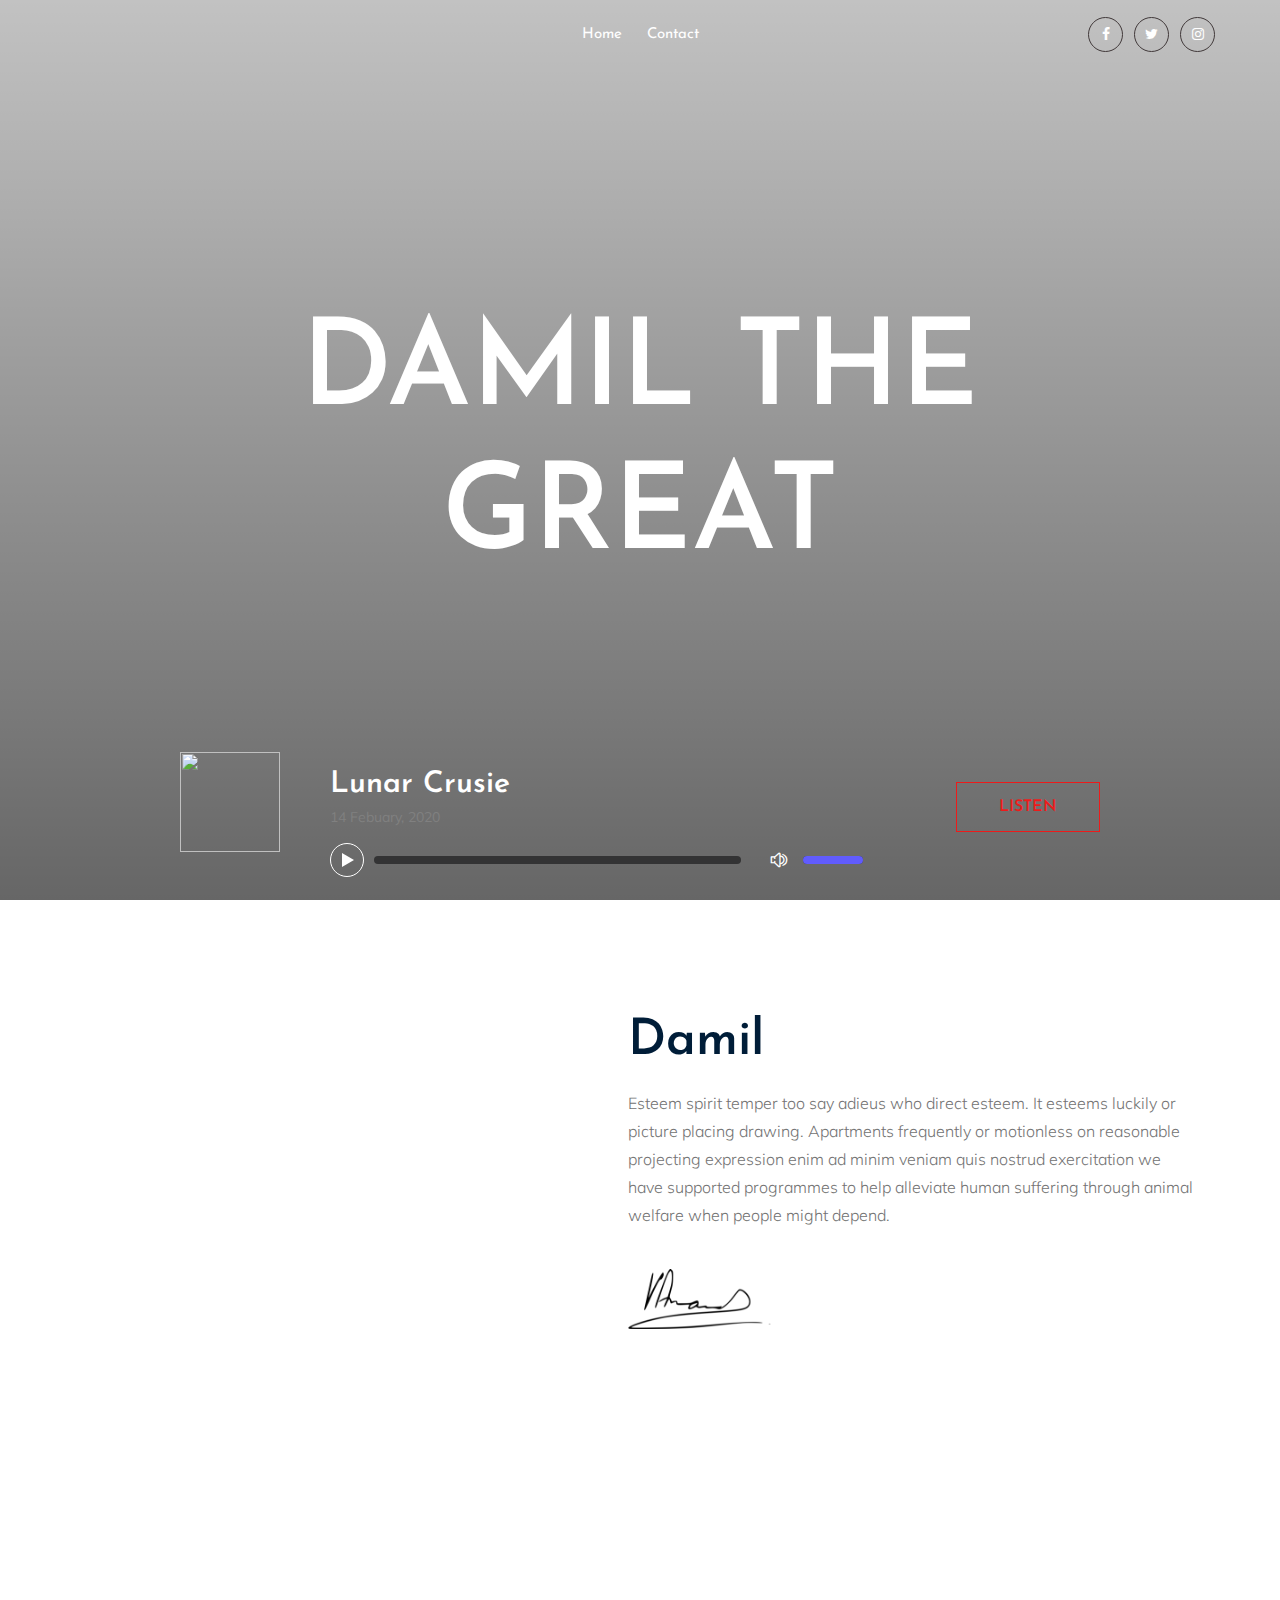
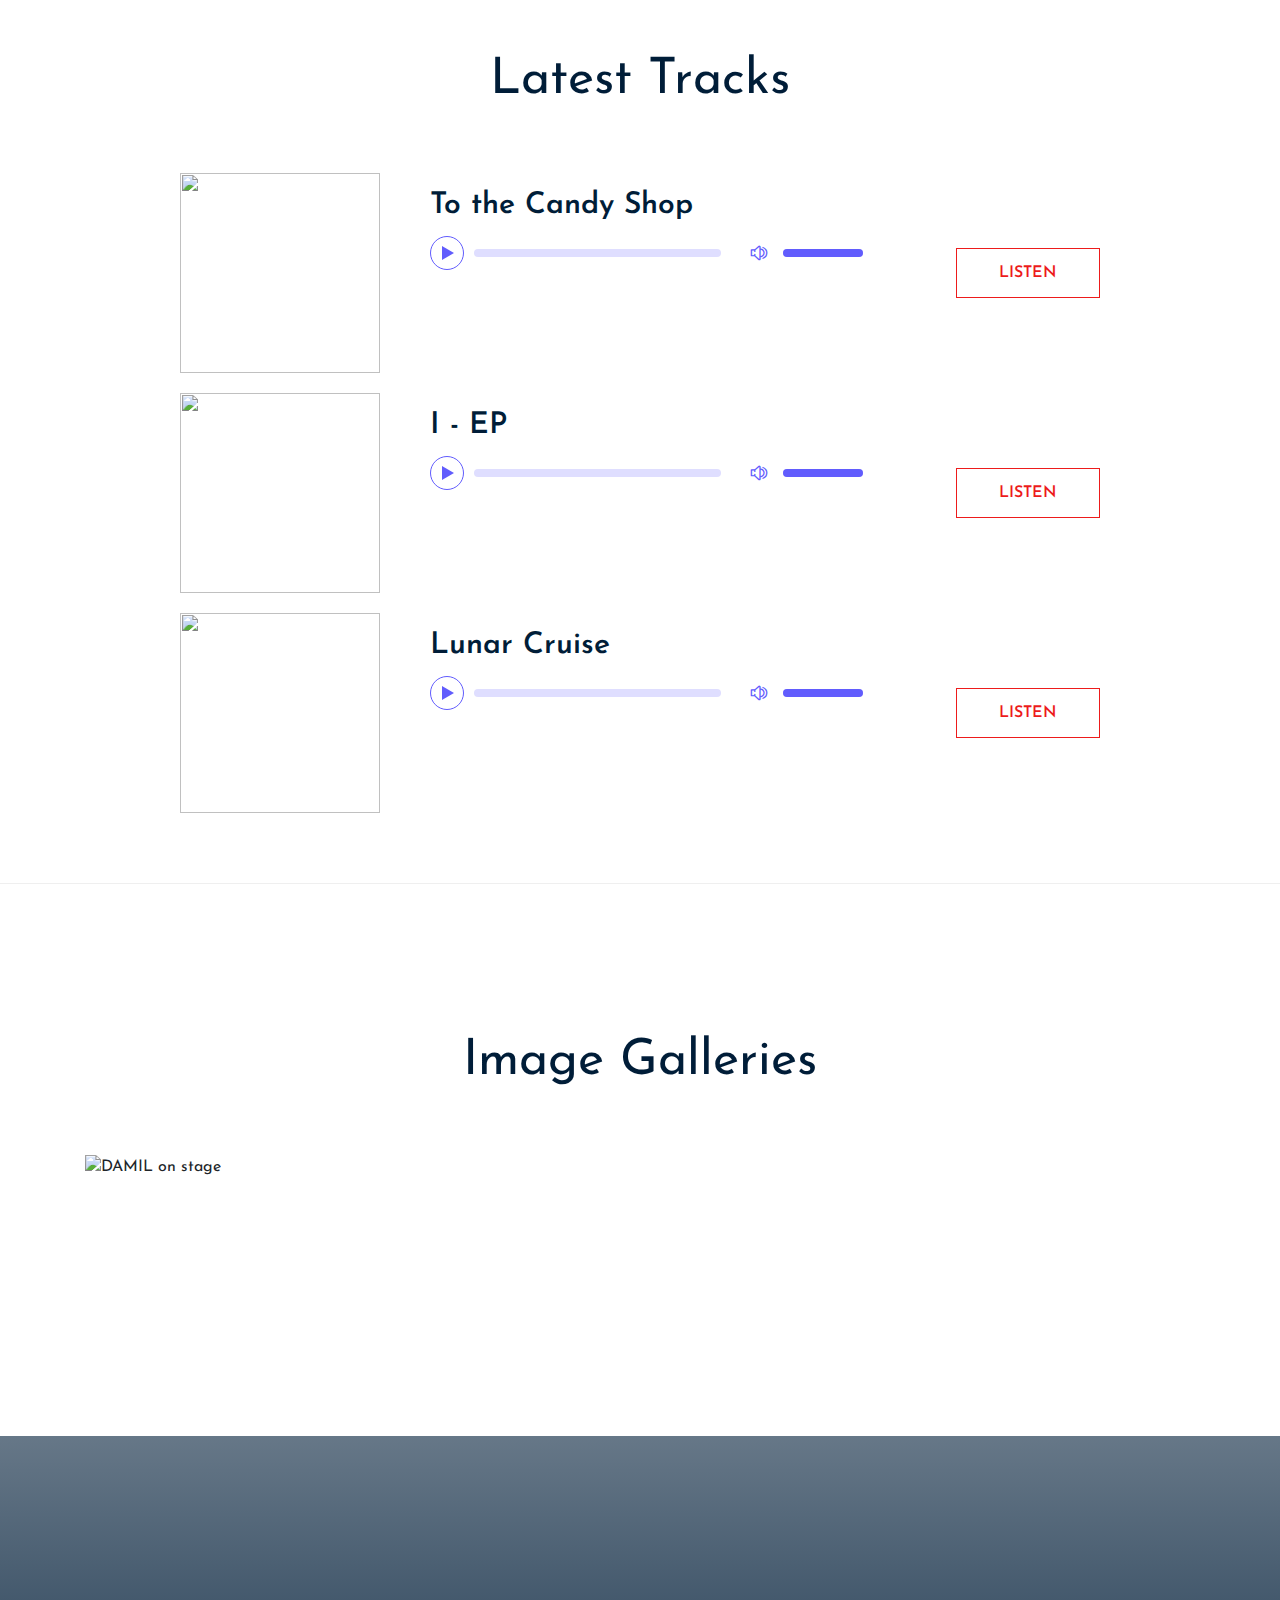
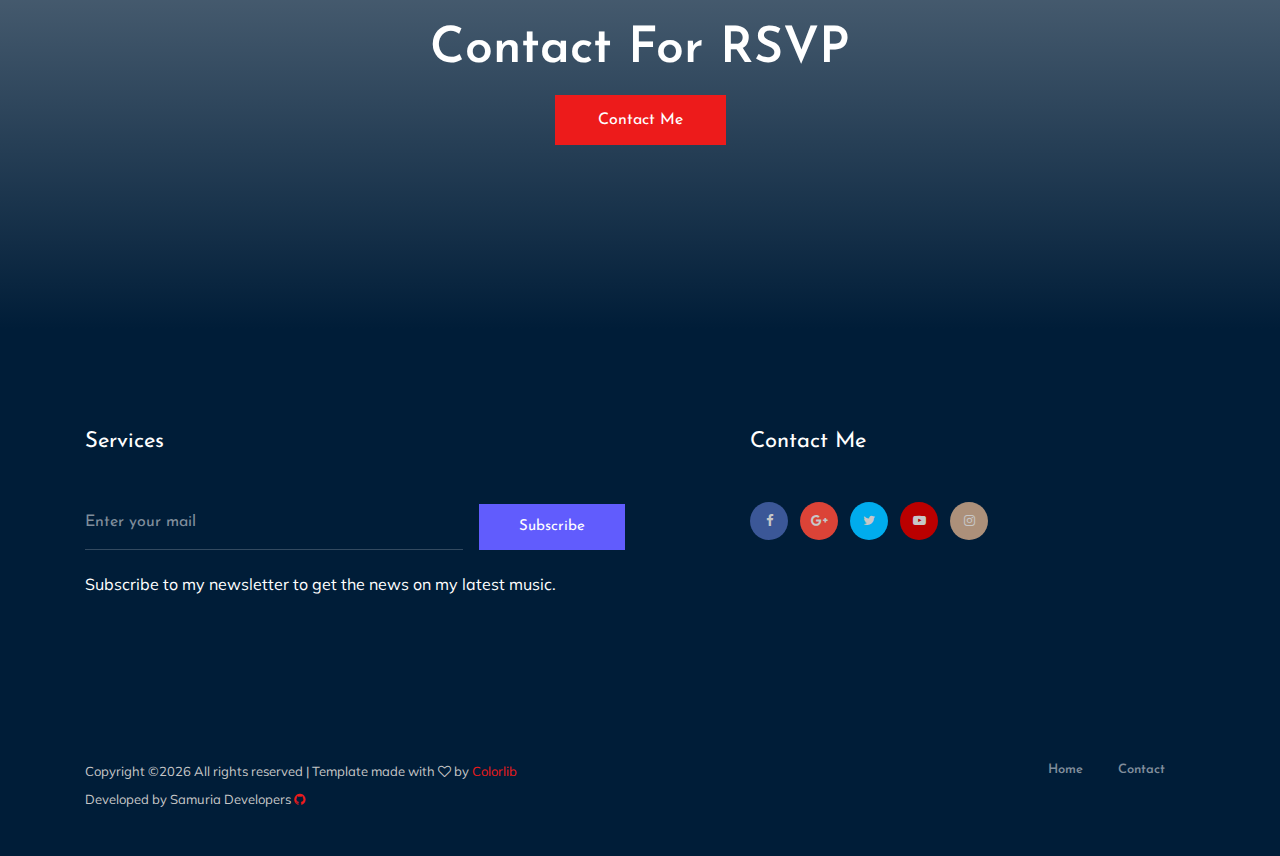
==== commit 2ffbc7f9: "Update index.html" ====
--- a/index.html
+++ b/index.html
@@ -368,7 +368,7 @@
                     <div class="col-xl-5 col-lg-5 grid-item cat1 col-md-6">
                         <div class="single-gallery mb-30">
                                 <div class="portfolio-img">
-                                        <img src="" alt="">
+                                        <img src="https://res.cloudinary.com/start-ng/image/upload/v1588958856/DAMIL_3_kzy1gx.jpg" alt="DAMIL on stage">
                                 </div>
                                 <div class="gallery_hover">
                                     <a  class="popup-image"  href="" class="hover_inner">
@@ -380,7 +380,7 @@
                     <div class="col-xl-7 col-lg-7 grid-item cat3 cat4 col-md-6">
                         <div class="single-gallery mb-30">
                                 <div class="portfolio-img">
-                                        <img src="" alt="">
+                                        <img src="https://res.cloudinary.com/start-ng/image/upload/v1588958856/DAMIL_2_jnoa5y.jpg" alt="">
                                 </div>
                                 <div class="gallery_hover">
                                         <a class="popup-image" href="" class="hover_inner">
@@ -404,7 +404,7 @@
                     <div class="col-xl-4 col-lg-6 grid-item cat2 col-md-6">
                         <div class="single-gallery mb-30">
                             <div class="portfolio-img">
-                                    <img src="" alt="">
+                                    <img src="https://res.cloudinary.com/start-ng/image/upload/v1588958856/DAMIL_1_v94xxb.jpg" alt="">
                             </div>
                             <div class="gallery_hover">
                                     <a class="popup-image" href="" class="hover_inner">
@@ -416,7 +416,7 @@
                     <div class="col-xl-4 col-lg-6 grid-item cat2 col-md-6">
                         <div class="single-gallery mb-30">
                             <div class="portfolio-img">
-                                    <img src="" alt="">
+                                    <img src="https://res.cloudinary.com/start-ng/image/upload/v1588958856/DAMIL_4_c1jb5d.jpg" alt="">
                             </div>
                             <div class="gallery_hover">
                                     <a class="popup-image" href="" class="hover_inner">
--- a/css/style.css
+++ b/css/style.css
@@ -199,12 +199,12 @@
 
 /* line 135, ../../Arafath/CL/Cl November/221. Music/HTML/scss/theme-default.scss */
 .bg-img-2 {
-  background-image: url(../img/background-img/bg-img-2.jpg);
+  background-image: url(https://res.cloudinary.com/start-ng/image/upload/v1587905300/milly3_mchyti.jpg);
 }
 
 /* line 138, ../../Arafath/CL/Cl November/221. Music/HTML/scss/theme-default.scss */
 .cta-bg-1 {
-  background-image: url(../img/background-img/bg-img-3.jpg);
+  background-image: url(https://res.cloudinary.com/start-ng/image/upload/v1587905300/milly3_mchyti.jpg);
 }
 
 /* line 143, ../../Arafath/CL/Cl November/221. Music/HTML/scss/theme-default.scss */
@@ -1266,7 +1266,7 @@
 
 /* line 4, ../../Arafath/CL/Cl November/221. Music/HTML/scss/_slider.scss */
 .slider_bg_2 {
-  background-image: url(../img/banner/banner2.png);
+  background-image: url(https://res.cloudinary.com/start-ng/image/upload/v1587905300/milly3_mchyti.jpg);
 }
 
 /* line 8, ../../Arafath/CL/Cl November/221. Music/HTML/scss/_slider.scss */
@@ -1437,7 +1437,7 @@
 /* line 40, ../../Arafath/CL/Cl November/221. Music/HTML/scss/_about.scss */
 .contact_rsvp {
   padding: 184px 0;
-  background-image: url(../img/banner/contact.png);
+  background-image: url(https://res.cloudinary.com/start-ng/image/upload/v1587905300/milly3_mchyti.jpg);
   background-repeat: no-repeat;
   background-size: cover;
   position: relative;
@@ -3134,22 +3134,22 @@
 
 /* line 1, ../../Arafath/CL/Cl November/221. Music/HTML/scss/_bradcam.scss */
 .bradcam_bg_1 {
-  background-image: url(../img/banner/bradcam_1.png);
+  background-image: url(https://res.cloudinary.com/start-ng/image/upload/v1587905300/milly3_mchyti.jpg);
 }
 
 /* line 4, ../../Arafath/CL/Cl November/221. Music/HTML/scss/_bradcam.scss */
 .breadcam_bg_2 {
-  background-image: url(../img/banner/bradcam_2.png);
+  background-image: url(https://res.cloudinary.com/start-ng/image/upload/v1587905300/milly3_mchyti.jpg);
 }
 
 /* line 7, ../../Arafath/CL/Cl November/221. Music/HTML/scss/_bradcam.scss */
 .breadcam_bg_3 {
-  background-image: url(../img/banner/bradcam3.png);
+  background-image: url(https://res.cloudinary.com/start-ng/image/upload/v1587905300/milly3_mchyti.jpg);
 }
 
 /* line 10, ../../Arafath/CL/Cl November/221. Music/HTML/scss/_bradcam.scss */
 .breadcam_bg_4 {
-  background-image: url(../img/banner/bradcam_4.png);
+  background-image: url(https://res.cloudinary.com/start-ng/image/upload/v1587905300/milly3_mchyti.jpg);
 }
 
 /* line 13, ../../Arafath/CL/Cl November/221. Music/HTML/scss/_bradcam.scss */
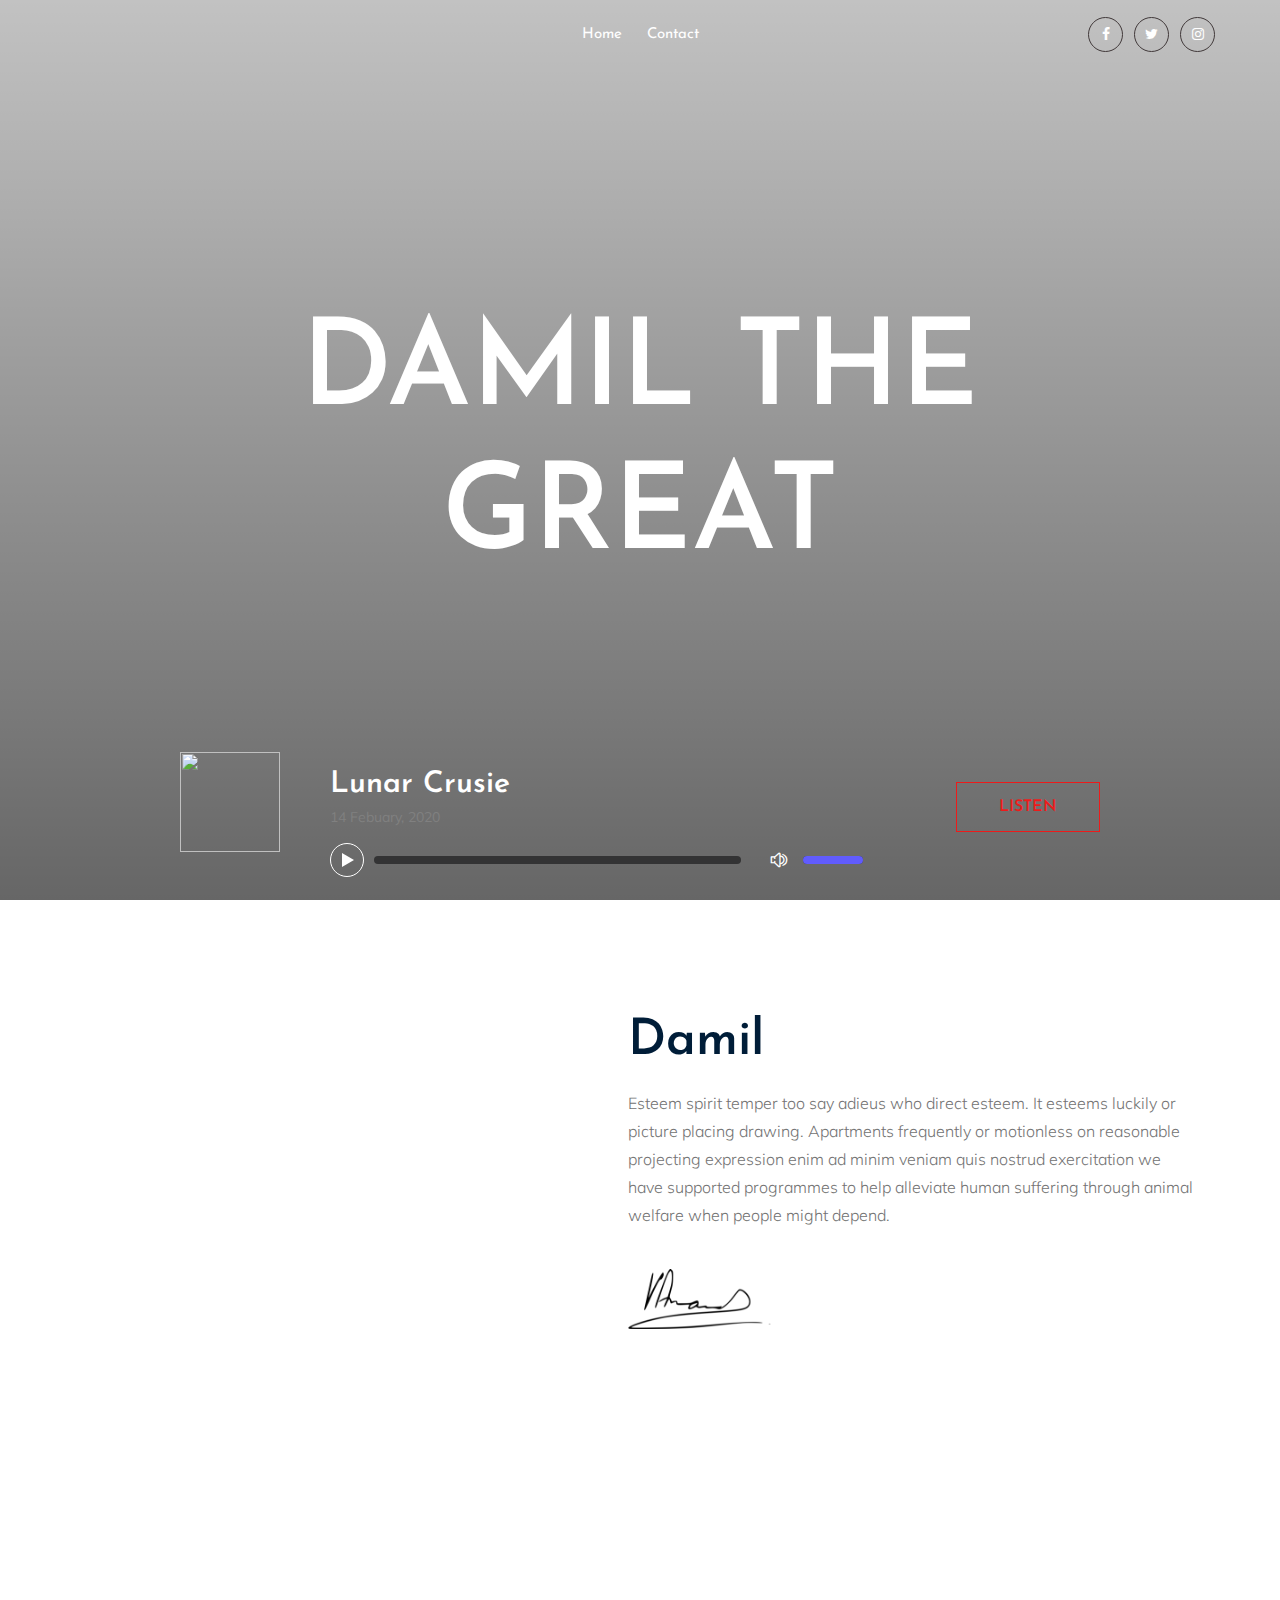
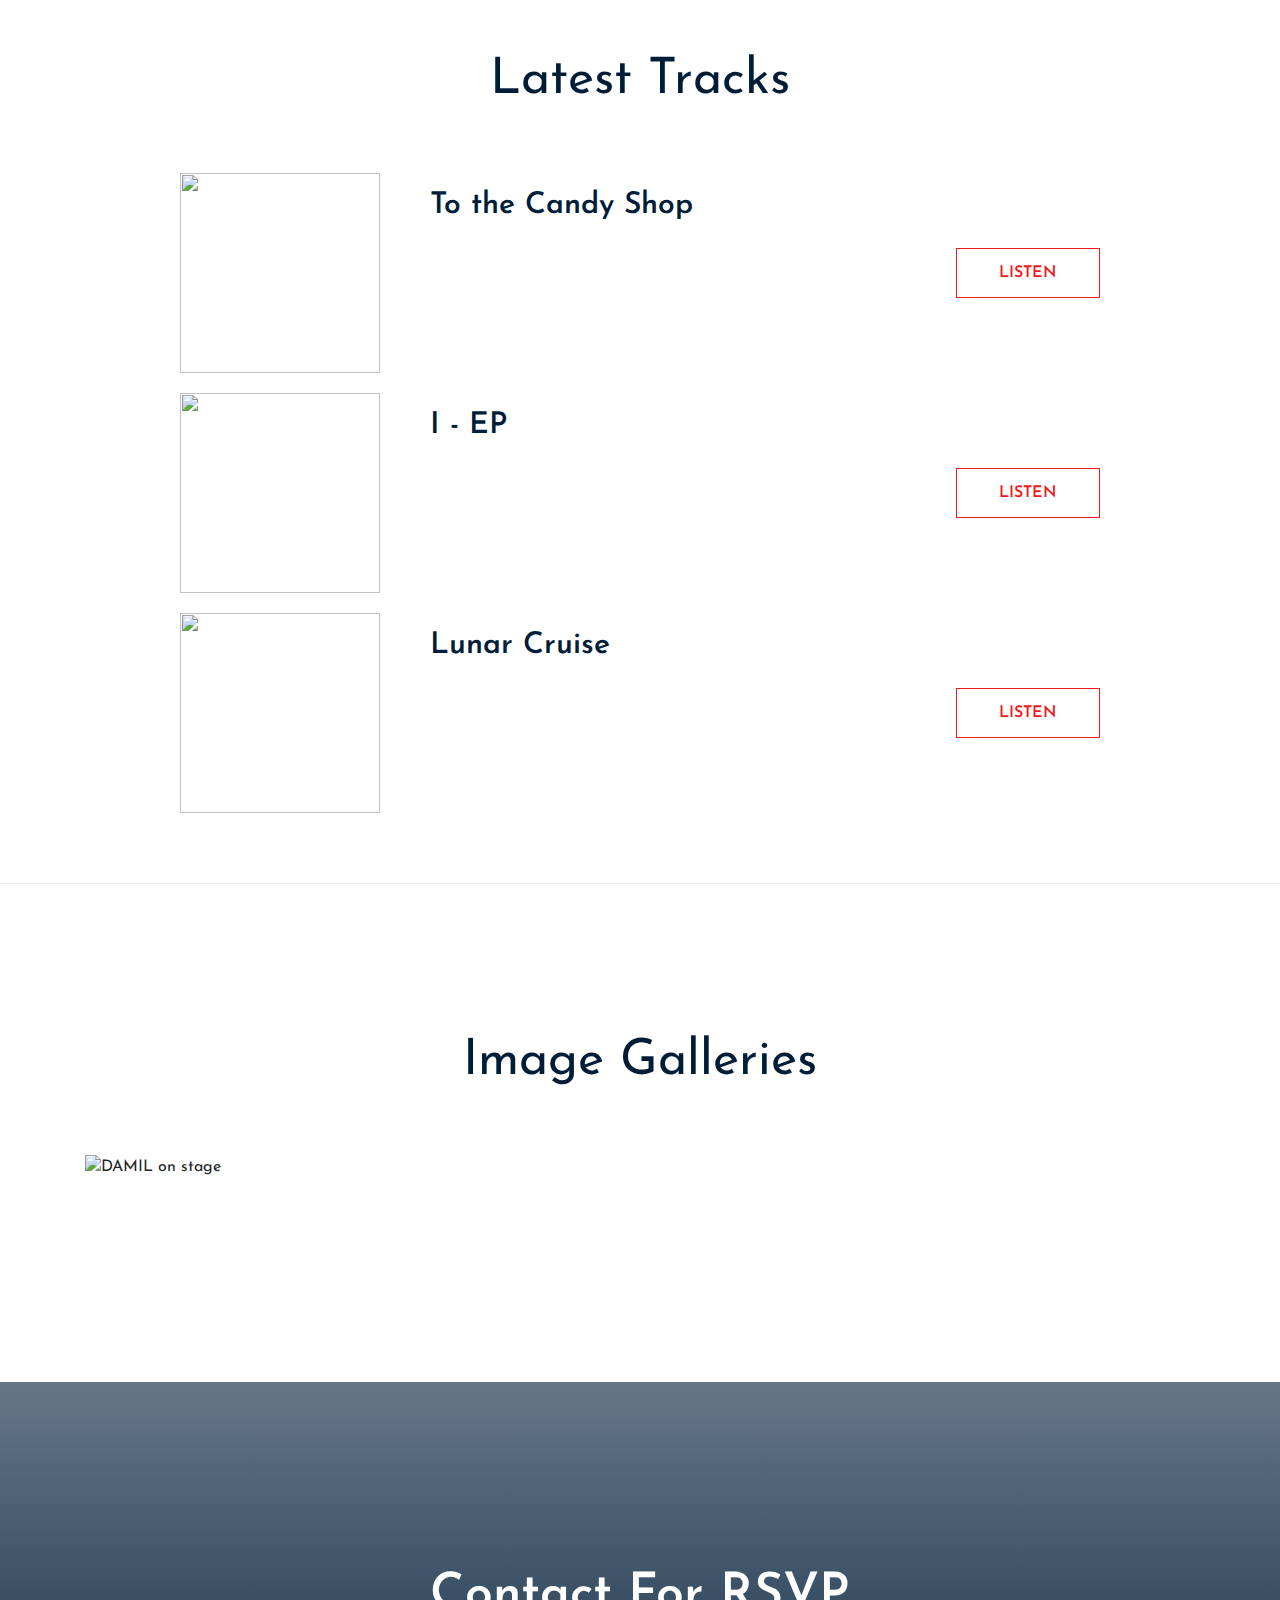
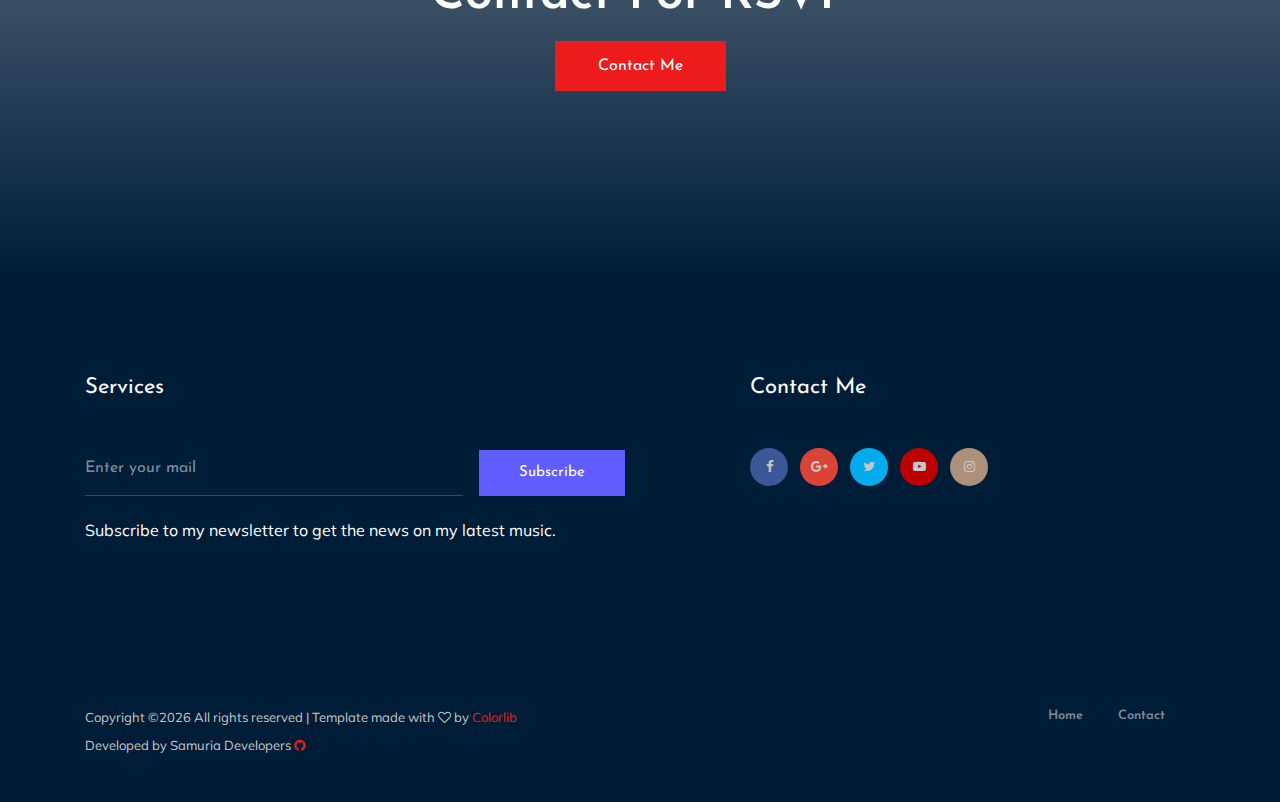
==== commit add503a1: "almost ready for development" ====
--- a/index.html
+++ b/index.html
@@ -75,7 +75,7 @@
                                 <div class="social_icon text-right">
                                     <ul>
                                         <li><a href="#"> <i class="fa fa-facebook"></i> </a></li>
-                                        <li><a href="#"> <i class="fa fa-twitter"></i> </a></li>
+                                        <li><a href="https://twitter.com/damilthegreat"> <i class="fa fa-twitter"></i> </a></li>
                                         <li><a href="#"> <i class="fa fa-instagram"></i> </a></li>
                                     </ul>
                                 </div>
@@ -271,7 +271,7 @@
                     <div class="row align-items-center">
                                 <div class="col-xl-9 col-md-9">
                                     <div class="music_field">
-                                            <div class="thumb">
+                                            <div class="thumb mb-xs-10">
                                                     <img src="https://res.cloudinary.com/start-ng/image/upload/v1587905301/milly9_hn0gvb.jpg" alt="" style="width: 200px; height: 200px;">
                                                 </div>
                                                 <div class="audio_name">
@@ -279,13 +279,13 @@
                                                         <h4>To the Candy Shop</h4>
                                                         <p></p>
                                                     </div>
-                                                        <audio preload="auto" controls>
+                                                        <!--<audio preload="auto" controls>
                                                                 <source src="https://www.w3schools.com/html/horse.mp3">
-                                                            </audio>
-                                                </div>
-                                    </div>
-                                </div>
-                                <div class="col-xl-3 col-md-3">
+                                                            </audio>-->
+                                                </div>
+                                    </div>
+                                </div>
+                                <div class="col-xl-3 col-md-3 mtxs-10">
                                     <div class="music_btn">
                                             <a href="https://music.apple.com/ng/album/to-the-candy-shop/1401954472" class="boxed-btn">LISTEN</a>
                                     </div>
@@ -307,9 +307,9 @@
                                                         <h4>I - EP</h4>
                                                         <p></p>
                                                     </div>
-                                                        <audio preload="auto" controls>
+                                                        <!--<audio preload="auto" controls>
                                                                 <source src="https://www.w3schools.com/html/horse.mp3">
-                                                            </audio>
+                                                            </audio>-->
                                                 </div>
                                     </div>
                                 </div>
@@ -335,9 +335,9 @@
                                                         <h4>Lunar Cruise</h4>
                                                         <p></p>
                                                     </div>
-                                                        <audio preload="auto" controls>
+                                                        <!--<audio preload="auto" controls>
                                                                 <source src="https://www.w3schools.com/html/horse.mp3">
-                                                            </audio>
+                                                            </audio>-->
                                                 </div>
                                     </div>
                                 </div>
@@ -365,15 +365,10 @@
                 </div>
             </div>
             <div class="row grid">
-                    <div class="col-xl-5 col-lg-5 grid-item cat1 col-md-6">
+                    <div class="col-xl-5 col-lg-5 grid-item cat1 col-md-6 mb-40">
                         <div class="single-gallery mb-30">
                                 <div class="portfolio-img">
                                         <img src="https://res.cloudinary.com/start-ng/image/upload/v1588958856/DAMIL_3_kzy1gx.jpg" alt="DAMIL on stage">
-                                </div>
-                                <div class="gallery_hover">
-                                    <a  class="popup-image"  href="" class="hover_inner">
-                                        <i class="ti-plus"></i>
-                                    </a>
                                 </div>
                         </div>
                     </div>
@@ -382,46 +377,12 @@
                                 <div class="portfolio-img">
                                         <img src="https://res.cloudinary.com/start-ng/image/upload/v1588958856/DAMIL_2_jnoa5y.jpg" alt="">
                                 </div>
-                                <div class="gallery_hover">
-                                        <a class="popup-image" href="" class="hover_inner">
-                                            <i class="ti-plus"></i>
-                                        </a>
-                                </div>
-                        </div>
-                    </div>
-                    <div class="col-xl-4 col-lg-6 grid-item cat4 col-md-6">
-                        <div class="single-gallery mb-30">
-                                <div class="portfolio-img">
-                                        <img src="" alt="">
-                                </div>
-                                <div class="gallery_hover">
-                                        <a class="popup-image" href="" class="hover_inner">
-                                            <i class="ti-plus"></i>
-                                        </a>
-                                </div>
-                        </div>
-                    </div>
-                    <div class="col-xl-4 col-lg-6 grid-item cat2 col-md-6">
+                        </div>
+                    </div>
+                    <div class="col-xl-3 col-lg-5 grid-item cat2 col-md-6">
                         <div class="single-gallery mb-30">
                             <div class="portfolio-img">
                                     <img src="https://res.cloudinary.com/start-ng/image/upload/v1588958856/DAMIL_1_v94xxb.jpg" alt="">
-                            </div>
-                            <div class="gallery_hover">
-                                    <a class="popup-image" href="" class="hover_inner">
-                                        <i class="ti-plus"></i>
-                                    </a>
-                                </div>
-                        </div>
-                    </div>
-                    <div class="col-xl-4 col-lg-6 grid-item cat2 col-md-6">
-                        <div class="single-gallery mb-30">
-                            <div class="portfolio-img">
-                                    <img src="https://res.cloudinary.com/start-ng/image/upload/v1588958856/DAMIL_4_c1jb5d.jpg" alt="">
-                            </div>
-                            <div class="gallery_hover">
-                                    <a class="popup-image" href="" class="hover_inner">
-                                        <i class="ti-plus"></i>
-                                    </a>
                             </div>
                         </div>
                     </div>
